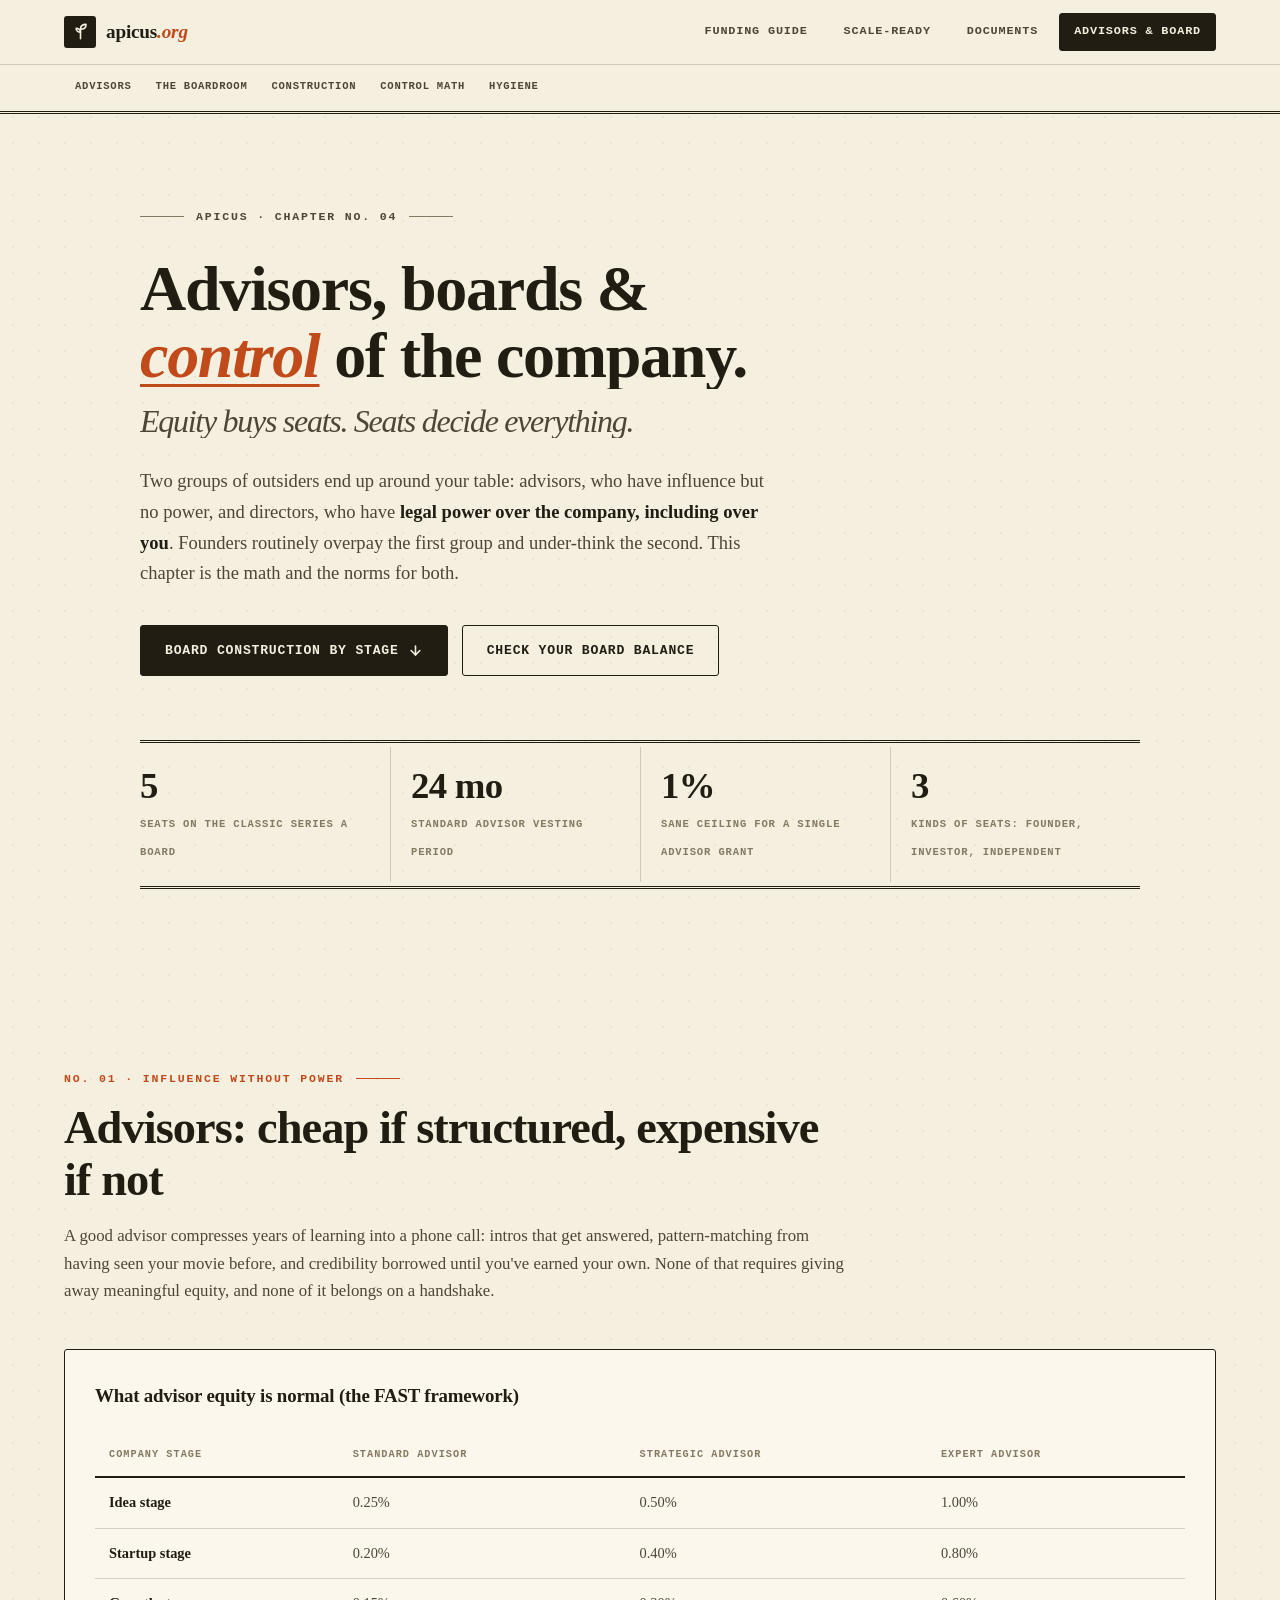
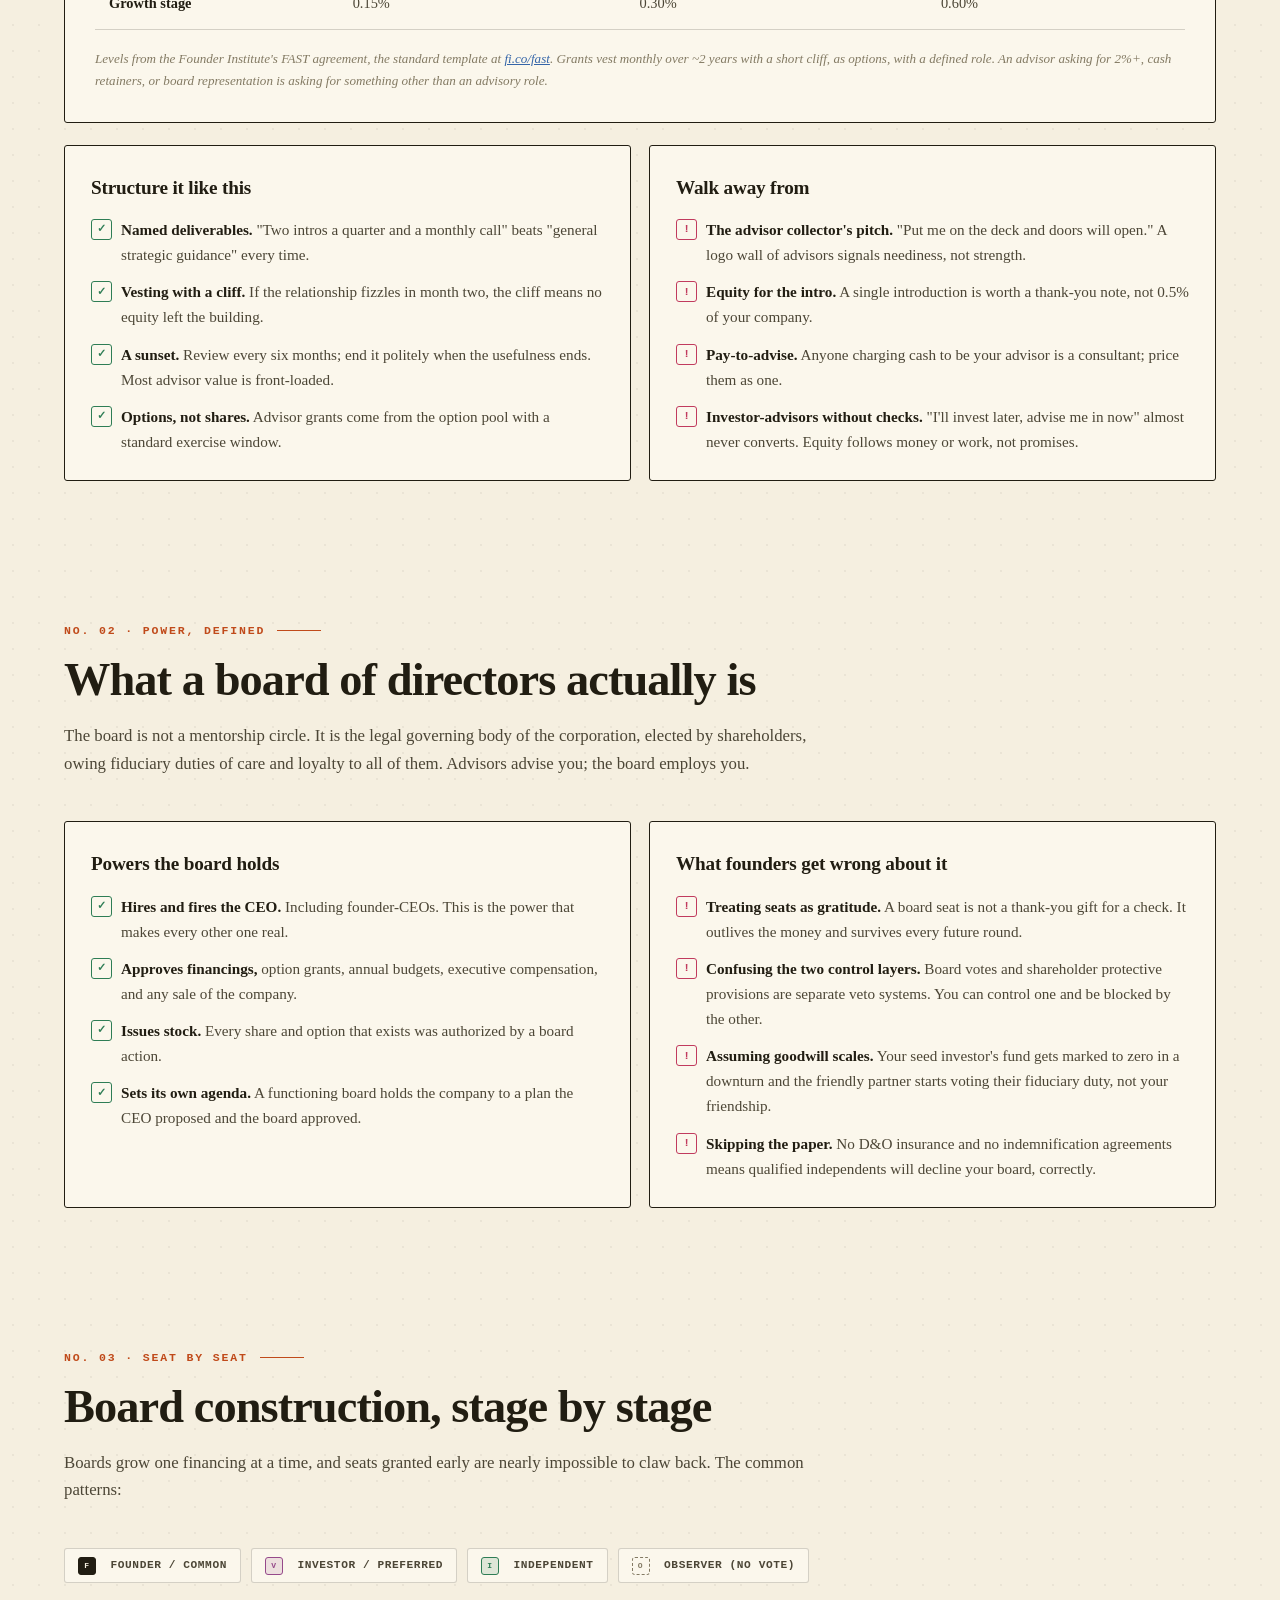
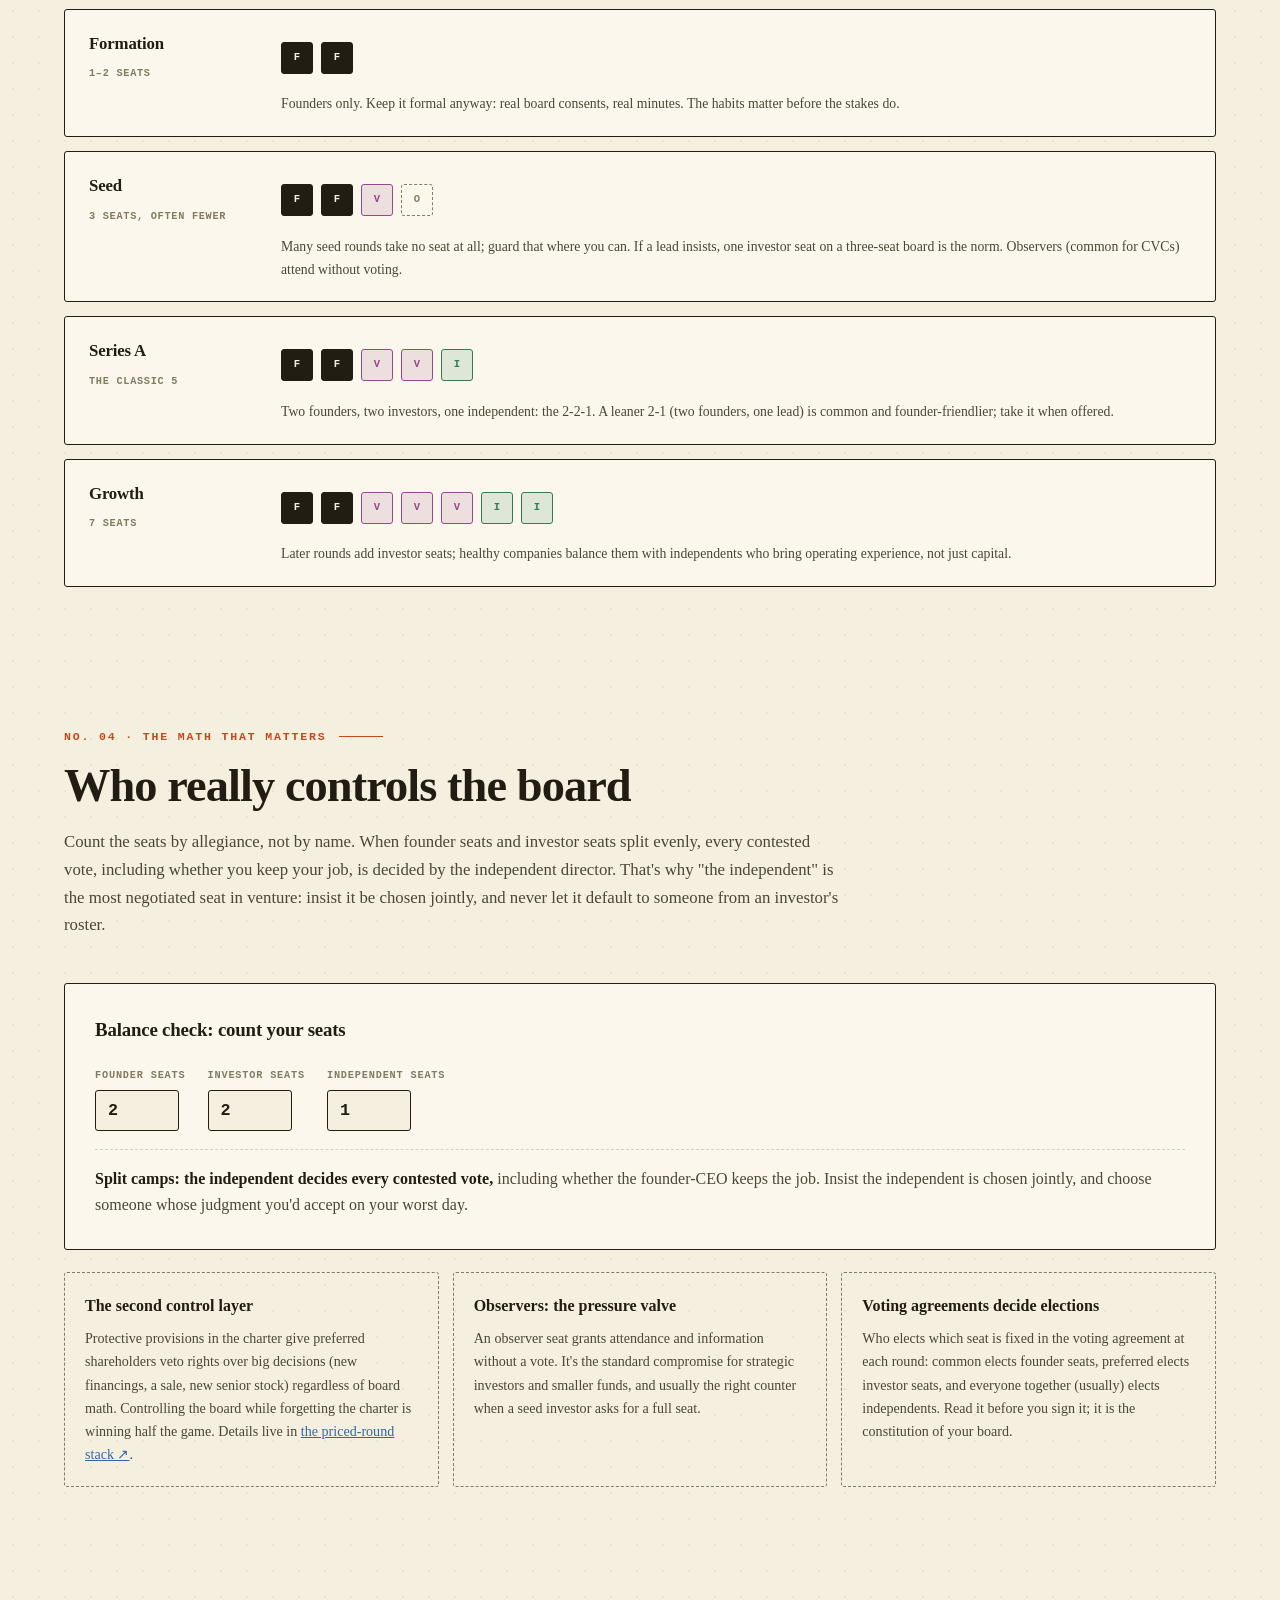
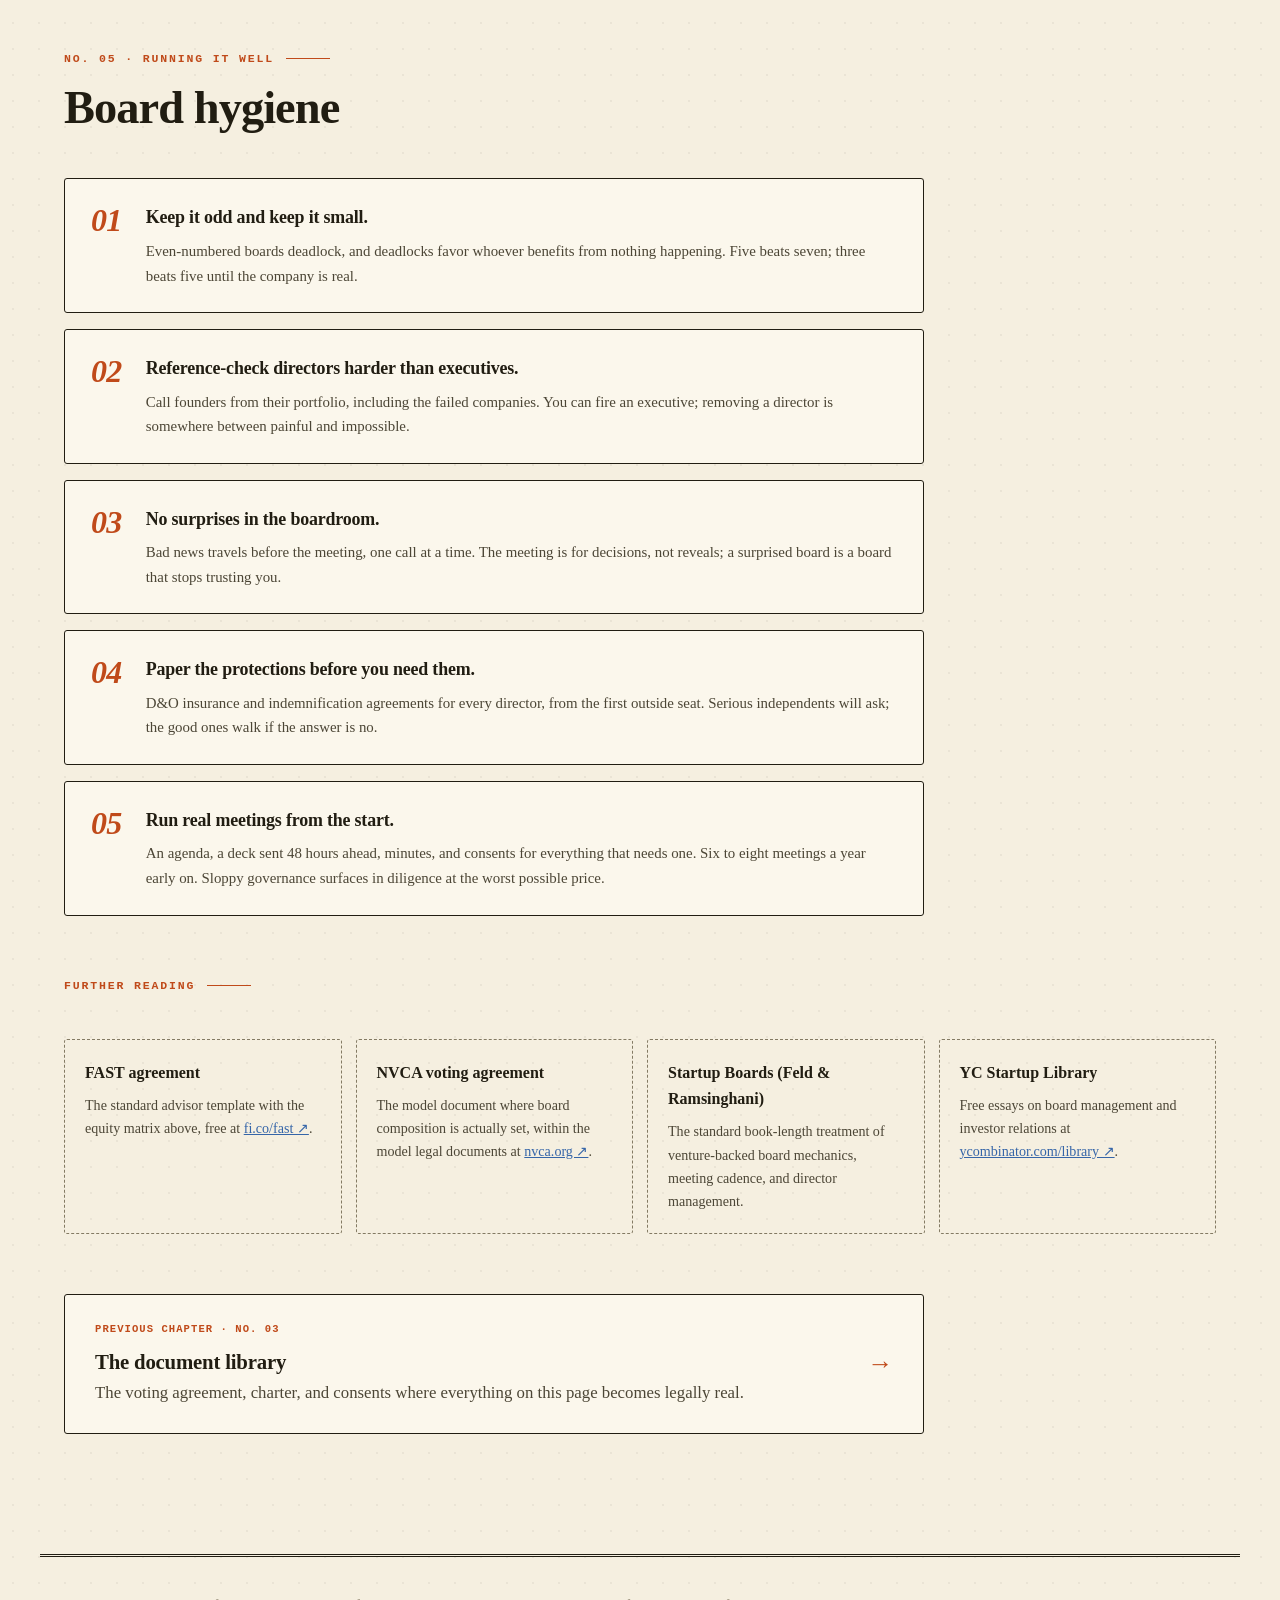
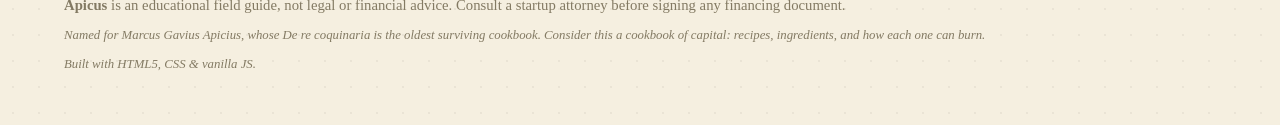
==== board.html @ ca11dd3c "Add compliance section; raise the hero scroll cue New section 06 on the funding guide: the securitie" ====
<!DOCTYPE html>
<html lang="en">
<head>
  <meta charset="UTF-8">
  <meta name="viewport" content="width=device-width, initial-scale=1.0">
  <title>Apicus · Advisors &amp; Board Construction</title>
  <meta name="description" content="How to use advisors without giving away the company, and how boards are actually constructed stage by stage: seat math, the independent director, control layers, and board hygiene.">
  <link rel="icon" type="image/svg+xml" href="favicon.svg">
  <link rel="stylesheet" href="styles.css?v=7">
</head>
<body>

  <!-- ================= NAV ================= -->
  <header class="nav" id="top">
    <div class="nav-inner">
      <a class="brand" href="index.html">
        <span class="brand-mark" aria-hidden="true">
          <svg viewBox="0 0 24 24" fill="none" stroke="currentColor" stroke-width="2" stroke-linecap="round" stroke-linejoin="round"><path d="M12 21V9"/><path d="M12 9c0-4 3-6 7-6 0 4-3 6-7 6Z"/><path d="M12 13c0-3-2.5-5-5.5-5 0 3 2.5 5 5.5 5Z"/></svg>
        </span>
        <span>apicus<em>.org</em></span>
      </a>
      <nav class="nav-pages" aria-label="Pages">
        <a class="page-link" href="index.html">Funding Guide</a>
        <a class="page-link" href="scale.html">Scale-Ready</a>
        <a class="page-link" href="documents.html">Documents</a>
        <a class="page-link" href="board.html" aria-current="page">Advisors &amp; Board</a>
      </nav>
      <button class="nav-toggle" aria-label="Open menu" aria-expanded="false">
        <svg class="icon-open" viewBox="0 0 24 24" fill="none" stroke="currentColor" stroke-width="2.5" stroke-linecap="round"><path d="M4 6h16"/><path d="M4 12h16"/><path d="M4 18h16"/></svg>
        <svg class="icon-close" viewBox="0 0 24 24" fill="none" stroke="currentColor" stroke-width="2.5" stroke-linecap="round"><path d="M18 6 6 18"/><path d="m6 6 12 12"/></svg>
      </button>
    </div>
    <div class="nav-sections-row">
      <nav class="nav-links" aria-label="Sections on this page">
        <a href="#advisors">Advisors</a>
        <a href="#boardroom">The Boardroom</a>
        <a href="#construction">Construction</a>
        <a href="#control">Control Math</a>
        <a href="#hygiene">Hygiene</a>
      </nav>
    </div>
    <div class="scroll-progress" aria-hidden="true"><span id="progressBar"></span></div>
  </header>

  <main>
    <!-- ================= HERO ================= -->
    <section class="hero hero-compact" id="hero">
      <div class="hero-inner">
        <p class="hero-kicker reveal">Apicus · chapter no. 04</p>
        <h1 class="hero-title">
          <span class="line"><span>Advisors, boards &amp;</span></span>
          <span class="line"><span><em class="accent-grad">control</em> of the company.</span></span>
          <span class="line hero-sub-line"><span>Equity buys seats. Seats decide everything.</span></span>
        </h1>
        <p class="hero-sub reveal">
          Two groups of outsiders end up around your table: advisors, who have influence but no power,
          and directors, who have <strong>legal power over the company, including over you</strong>.
          Founders routinely overpay the first group and under-think the second. This chapter is the math
          and the norms for both.
        </p>
        <div class="hero-cta reveal">
          <a class="btn btn-primary" href="#construction">Board construction by stage
            <svg viewBox="0 0 24 24" fill="none" stroke="currentColor" stroke-width="2.5" stroke-linecap="round" stroke-linejoin="round"><path d="M12 5v14"/><path d="m19 12-7 7-7-7"/></svg>
          </a>
          <a class="btn btn-ghost" href="#control">Check your board balance</a>
        </div>

        <div class="hero-stats reveal">
          <div class="stat">
            <span class="stat-num" data-count="5">0</span>
            <span class="stat-label">seats on the classic Series A board</span>
          </div>
          <div class="stat">
            <span class="stat-num" data-count="24" data-suffix=" mo">0</span>
            <span class="stat-label">standard advisor vesting period</span>
          </div>
          <div class="stat">
            <span class="stat-num" data-count="1" data-suffix="%">0</span>
            <span class="stat-label">sane ceiling for a single advisor grant</span>
          </div>
          <div class="stat">
            <span class="stat-num" data-count="3">0</span>
            <span class="stat-label">kinds of seats: founder, investor, independent</span>
          </div>
        </div>
      </div>
    </section>

    <!-- ================= ADVISORS ================= -->
    <section class="section" id="advisors">
      <div class="section-head reveal">
        <p class="eyebrow">No. 01 · Influence without power</p>
        <h2>Advisors: cheap if structured, expensive if not</h2>
        <p class="section-sub">A good advisor compresses years of learning into a phone call: intros that get answered, pattern-matching from having seen your movie before, and credibility borrowed until you've earned your own. None of that requires giving away meaningful equity, and none of it belongs on a handshake.</p>
      </div>

      <div class="matrix-panel reveal">
        <h3 class="chart-title">What advisor equity is normal (the FAST framework)</h3>
        <div class="matrix-scroll">
          <table class="matrix">
            <thead>
              <tr><th scope="col">Company stage</th><th scope="col">Standard advisor</th><th scope="col">Strategic advisor</th><th scope="col">Expert advisor</th></tr>
            </thead>
            <tbody>
              <tr><td>Idea stage</td><td>0.25%</td><td>0.50%</td><td>1.00%</td></tr>
              <tr><td>Startup stage</td><td>0.20%</td><td>0.40%</td><td>0.80%</td></tr>
              <tr><td>Growth stage</td><td>0.15%</td><td>0.30%</td><td>0.60%</td></tr>
            </tbody>
          </table>
        </div>
        <p class="chart-foot">Levels from the Founder Institute's FAST agreement, the standard template at <a href="https://fi.co/fast" target="_blank" rel="noopener">fi.co/fast</a>. Grants vest monthly over ~2 years with a short cliff, as options, with a defined role. An advisor asking for 2%+, cash retainers, or board representation is asking for something other than an advisory role.</p>
      </div>

      <div class="spotlight-grid">
        <article class="spot-card reveal">
          <h3>Structure it like this</h3>
          <ul class="tick-list">
            <li><strong>Named deliverables.</strong> "Two intros a quarter and a monthly call" beats "general strategic guidance" every time.</li>
            <li><strong>Vesting with a cliff.</strong> If the relationship fizzles in month two, the cliff means no equity left the building.</li>
            <li><strong>A sunset.</strong> Review every six months; end it politely when the usefulness ends. Most advisor value is front-loaded.</li>
            <li><strong>Options, not shares.</strong> Advisor grants come from the option pool with a standard exercise window.</li>
          </ul>
        </article>
        <article class="spot-card reveal">
          <h3>Walk away from</h3>
          <ul class="cross-list">
            <li><strong>The advisor collector's pitch.</strong> "Put me on the deck and doors will open." A logo wall of advisors signals neediness, not strength.</li>
            <li><strong>Equity for the intro.</strong> A single introduction is worth a thank-you note, not 0.5% of your company.</li>
            <li><strong>Pay-to-advise.</strong> Anyone charging cash to be your advisor is a consultant; price them as one.</li>
            <li><strong>Investor-advisors without checks.</strong> "I'll invest later, advise me in now" almost never converts. Equity follows money or work, not promises.</li>
          </ul>
        </article>
      </div>
    </section>

    <!-- ================= BOARDROOM ================= -->
    <section class="section" id="boardroom">
      <div class="section-head reveal">
        <p class="eyebrow">No. 02 · Power, defined</p>
        <h2>What a board of directors actually is</h2>
        <p class="section-sub">The board is not a mentorship circle. It is the legal governing body of the corporation, elected by shareholders, owing fiduciary duties of care and loyalty to all of them. Advisors advise you; the board employs you.</p>
      </div>

      <div class="spotlight-grid">
        <article class="spot-card reveal">
          <h3>Powers the board holds</h3>
          <ul class="tick-list">
            <li><strong>Hires and fires the CEO.</strong> Including founder-CEOs. This is the power that makes every other one real.</li>
            <li><strong>Approves financings,</strong> option grants, annual budgets, executive compensation, and any sale of the company.</li>
            <li><strong>Issues stock.</strong> Every share and option that exists was authorized by a board action.</li>
            <li><strong>Sets its own agenda.</strong> A functioning board holds the company to a plan the CEO proposed and the board approved.</li>
          </ul>
        </article>
        <article class="spot-card reveal">
          <h3>What founders get wrong about it</h3>
          <ul class="cross-list">
            <li><strong>Treating seats as gratitude.</strong> A board seat is not a thank-you gift for a check. It outlives the money and survives every future round.</li>
            <li><strong>Confusing the two control layers.</strong> Board votes and shareholder protective provisions are separate veto systems. You can control one and be blocked by the other.</li>
            <li><strong>Assuming goodwill scales.</strong> Your seed investor's fund gets marked to zero in a downturn and the friendly partner starts voting their fiduciary duty, not your friendship.</li>
            <li><strong>Skipping the paper.</strong> No D&amp;O insurance and no indemnification agreements means qualified independents will decline your board, correctly.</li>
          </ul>
        </article>
      </div>
    </section>

    <!-- ================= CONSTRUCTION ================= -->
    <section class="section" id="construction">
      <div class="section-head reveal">
        <p class="eyebrow">No. 03 · Seat by seat</p>
        <h2>Board construction, stage by stage</h2>
        <p class="section-sub">Boards grow one financing at a time, and seats granted early are nearly impossible to claw back. The common patterns:</p>
      </div>

      <div class="legend-strip reveal" aria-hidden="true">
        <span class="chip"><span class="seat seat-f" style="display:inline-grid; width:18px; height:18px; font-size:0.5rem">F</span>&nbsp; Founder / common</span>
        <span class="chip"><span class="seat seat-v" style="display:inline-grid; width:18px; height:18px; font-size:0.5rem">V</span>&nbsp; Investor / preferred</span>
        <span class="chip"><span class="seat seat-i" style="display:inline-grid; width:18px; height:18px; font-size:0.5rem">I</span>&nbsp; Independent</span>
        <span class="chip"><span class="seat seat-o" style="display:inline-grid; width:18px; height:18px; font-size:0.5rem">O</span>&nbsp; Observer (no vote)</span>
      </div>

      <div class="board-evo">
        <div class="board-stage reveal">
          <div class="board-stage-label"><strong>Formation</strong><span>1&ndash;2 seats</span></div>
          <div class="seats"><span class="seat seat-f">F</span><span class="seat seat-f">F</span></div>
          <p class="board-note">Founders only. Keep it formal anyway: real board consents, real minutes. The habits matter before the stakes do.</p>
        </div>
        <div class="board-stage reveal">
          <div class="board-stage-label"><strong>Seed</strong><span>3 seats, often fewer</span></div>
          <div class="seats"><span class="seat seat-f">F</span><span class="seat seat-f">F</span><span class="seat seat-v">V</span><span class="seat seat-o">O</span></div>
          <p class="board-note">Many seed rounds take no seat at all; guard that where you can. If a lead insists, one investor seat on a three-seat board is the norm. Observers (common for CVCs) attend without voting.</p>
        </div>
        <div class="board-stage reveal">
          <div class="board-stage-label"><strong>Series A</strong><span>the classic 5</span></div>
          <div class="seats"><span class="seat seat-f">F</span><span class="seat seat-f">F</span><span class="seat seat-v">V</span><span class="seat seat-v">V</span><span class="seat seat-i">I</span></div>
          <p class="board-note">Two founders, two investors, one independent: the 2-2-1. A leaner 2-1 (two founders, one lead) is common and founder-friendlier; take it when offered.</p>
        </div>
        <div class="board-stage reveal">
          <div class="board-stage-label"><strong>Growth</strong><span>7 seats</span></div>
          <div class="seats"><span class="seat seat-f">F</span><span class="seat seat-f">F</span><span class="seat seat-v">V</span><span class="seat seat-v">V</span><span class="seat seat-v">V</span><span class="seat seat-i">I</span><span class="seat seat-i">I</span></div>
          <p class="board-note">Later rounds add investor seats; healthy companies balance them with independents who bring operating experience, not just capital.</p>
        </div>
      </div>
    </section>

    <!-- ================= CONTROL ================= -->
    <section class="section" id="control">
      <div class="section-head reveal">
        <p class="eyebrow">No. 04 · The math that matters</p>
        <h2>Who really controls the board</h2>
        <p class="section-sub">Count the seats by allegiance, not by name. When founder seats and investor seats split evenly, every contested vote, including whether you keep your job, is decided by the independent director. That's why "the independent" is the most negotiated seat in venture: insist it be chosen jointly, and never let it default to someone from an investor's roster.</p>
      </div>

      <div class="check-panel reveal">
        <h3 class="chart-title">Balance check: count your seats</h3>
        <div class="balance-inputs">
          <label>Founder seats<input type="number" id="seatF" min="0" max="9" value="2"></label>
          <label>Investor seats<input type="number" id="seatV" min="0" max="9" value="2"></label>
          <label>Independent seats<input type="number" id="seatI" min="0" max="9" value="1"></label>
        </div>
        <p class="balance-verdict" id="balanceVerdict"></p>
      </div>

      <div class="doc-extras reveal" style="margin-top:22px">
        <div class="doc-extra">
          <h4>The second control layer</h4>
          <p>Protective provisions in the charter give preferred shareholders veto rights over big decisions (new financings, a sale, new senior stock) regardless of board math. Controlling the board while forgetting the charter is winning half the game. Details live in <a href="documents.html#priced">the priced-round stack ↗</a>.</p>
        </div>
        <div class="doc-extra">
          <h4>Observers: the pressure valve</h4>
          <p>An observer seat grants attendance and information without a vote. It's the standard compromise for strategic investors and smaller funds, and usually the right counter when a seed investor asks for a full seat.</p>
        </div>
        <div class="doc-extra">
          <h4>Voting agreements decide elections</h4>
          <p>Who elects which seat is fixed in the voting agreement at each round: common elects founder seats, preferred elects investor seats, and everyone together (usually) elects independents. Read it before you sign it; it is the constitution of your board.</p>
        </div>
      </div>
    </section>

    <!-- ================= HYGIENE ================= -->
    <section class="section" id="hygiene">
      <div class="section-head reveal">
        <p class="eyebrow">No. 05 · Running it well</p>
        <h2>Board hygiene</h2>
      </div>
      <ol class="rules-list">
        <li class="reveal"><span class="rule-num">01</span><div><h3>Keep it odd and keep it small.</h3><p>Even-numbered boards deadlock, and deadlocks favor whoever benefits from nothing happening. Five beats seven; three beats five until the company is real.</p></div></li>
        <li class="reveal"><span class="rule-num">02</span><div><h3>Reference-check directors harder than executives.</h3><p>Call founders from their portfolio, including the failed companies. You can fire an executive; removing a director is somewhere between painful and impossible.</p></div></li>
        <li class="reveal"><span class="rule-num">03</span><div><h3>No surprises in the boardroom.</h3><p>Bad news travels before the meeting, one call at a time. The meeting is for decisions, not reveals; a surprised board is a board that stops trusting you.</p></div></li>
        <li class="reveal"><span class="rule-num">04</span><div><h3>Paper the protections before you need them.</h3><p>D&amp;O insurance and indemnification agreements for every director, from the first outside seat. Serious independents will ask; the good ones walk if the answer is no.</p></div></li>
        <li class="reveal"><span class="rule-num">05</span><div><h3>Run real meetings from the start.</h3><p>An agenda, a deck sent 48 hours ahead, minutes, and consents for everything that needs one. Six to eight meetings a year early on. Sloppy governance surfaces in diligence at the worst possible price.</p></div></li>
      </ol>

      <div class="section-head reveal" style="margin-top:60px">
        <p class="eyebrow">Further reading</p>
      </div>
      <div class="doc-extras reveal">
        <div class="doc-extra">
          <h4>FAST agreement</h4>
          <p>The standard advisor template with the equity matrix above, free at <a href="https://fi.co/fast" target="_blank" rel="noopener">fi.co/fast ↗</a>.</p>
        </div>
        <div class="doc-extra">
          <h4>NVCA voting agreement</h4>
          <p>The model document where board composition is actually set, within the model legal documents at <a href="https://nvca.org/model-legal-documents/" target="_blank" rel="noopener">nvca.org ↗</a>.</p>
        </div>
        <div class="doc-extra">
          <h4>Startup Boards (Feld &amp; Ramsinghani)</h4>
          <p>The standard book-length treatment of venture-backed board mechanics, meeting cadence, and director management.</p>
        </div>
        <div class="doc-extra">
          <h4>YC Startup Library</h4>
          <p>Free essays on board management and investor relations at <a href="https://www.ycombinator.com/library" target="_blank" rel="noopener">ycombinator.com/library ↗</a>.</p>
        </div>
      </div>

      <a class="chapter-link reveal" href="documents.html">
        <div>
          <span class="cl-kicker">Previous chapter · No. 03</span>
          <h3>The document library</h3>
          <p class="section-sub">The voting agreement, charter, and consents where everything on this page becomes legally real.</p>
        </div>
        <span class="cl-arrow" aria-hidden="true">→</span>
      </a>
    </section>
  </main>

  <footer class="footer">
    <p><strong>Apicus</strong> is an educational field guide, not legal or financial advice. Consult a startup attorney before signing any financing document.</p>
    <p class="footer-fine">Named for Marcus Gavius Apicius, whose <em>De re coquinaria</em> is the oldest surviving cookbook. Consider this a cookbook of capital: recipes, ingredients, and how each one can burn.</p>
    <p class="footer-fine">Built with HTML5, CSS &amp; vanilla JS.</p>
  </footer>

  <script src="site.js?v=7"></script>
  <script src="board.js?v=7"></script>
</body>
</html>
---- styles.css ----
/* ============================================================
   Apicus (apicus.org) - editorial almanac styles
   Print-inspired: paper, ink, serif, hard rules.
   Accent palette validated on paper surface #fbf7ec
   (CVD-safe order: rust, navy, forest, ochre, plum, wine)
   ============================================================ */

:root {
  --paper: #f5efe0;
  --card: #fbf7ec;
  --card-2: #f0e8d3;
  --ink: #211d12;
  --ink-2: #4c4636;
  --ink-3: #837a63;
  --hairline: rgba(33, 29, 18, 0.18);
  --rule: #211d12;

  --rust: #c04a1a;
  --navy: #3565a8;
  --forest: #2e7d55;
  --ochre: #9c7400;
  --plum: #96498a;
  --wine: #c13b5e;

  --radius: 3px;
  --ease-out: cubic-bezier(0.22, 1, 0.36, 1);
  --hard-shadow: 6px 6px 0 rgba(33, 29, 18, 0.9);

  --serif: "Charter", "Bitstream Charter", "Sitka Text", Cambria, Georgia, serif;
  --mono: "Cascadia Mono", Consolas, "Courier New", monospace;
}

* { margin: 0; padding: 0; box-sizing: border-box; }

html { scroll-behavior: smooth; scroll-padding-top: 90px; }

body {
  font-family: var(--serif);
  font-size: 17px;
  background-color: var(--paper);
  background-image: radial-gradient(circle, rgba(33, 29, 18, 0.055) 1px, transparent 1px);
  background-size: 26px 26px;
  color: var(--ink);
  line-height: 1.65;
  overflow-x: hidden;
}

::selection { background: rgba(156, 116, 0, 0.3); }

img, svg { display: block; }

a { color: var(--navy); }

/* ---------- nav ---------- */
.nav {
  position: sticky; top: 0; z-index: 50;
  background: var(--paper);
  border-bottom: 3px double var(--rule);
}
.nav-inner {
  max-width: 1200px; margin: 0 auto; padding: 13px 24px;
  display: flex; align-items: center; justify-content: space-between; gap: 16px;
}
.brand {
  display: flex; align-items: center; gap: 10px;
  font-weight: 700; font-size: 1.2rem; letter-spacing: -0.01em;
  color: var(--ink); text-decoration: none;
}
.brand em { font-style: italic; color: var(--rust); }
.brand-mark {
  width: 32px; height: 32px; border-radius: var(--radius);
  display: grid; place-items: center;
  background: var(--ink);
  color: var(--paper);
}
.brand-mark svg { width: 19px; height: 19px; }
.nav-links { display: flex; gap: 2px; flex-wrap: wrap; }
.nav-links a {
  font-family: var(--mono); font-size: 0.72rem; font-weight: 600;
  text-transform: uppercase; letter-spacing: 0.07em;
  color: var(--ink-2); text-decoration: none;
  padding: 8px 11px; border: 1px solid transparent; border-radius: var(--radius);
  transition: color 0.2s, border-color 0.2s, background 0.2s;
}
.nav-links a:hover { color: var(--ink); border-color: var(--hairline); }
.nav-links a.active { color: var(--ink); background: var(--card-2); border-color: var(--hairline); }
.nav-toggle {
  display: none;
  width: 40px; height: 40px; flex: none;
  place-items: center;
  background: var(--card); border: 1.5px solid var(--ink); border-radius: var(--radius);
  color: var(--ink); cursor: pointer;
}
.nav-toggle svg { width: 20px; height: 20px; }
.nav-toggle .icon-close { display: none; }
.nav.menu-open .nav-toggle .icon-open { display: none; }
.nav.menu-open .nav-toggle .icon-close { display: block; }
.scroll-progress { height: 3px; background: transparent; }
.scroll-progress span {
  display: block; height: 100%; width: 0;
  background: var(--rust);
  transition: width 0.1s linear;
}

/* ---------- hero ---------- */
.hero {
  min-height: calc(100vh - 70px);
  display: grid; place-items: center;
  grid-template-columns: minmax(0, 1fr);
  position: relative;
  padding: 72px 24px 96px;
}
.hero-inner { width: 100%; max-width: 1000px; text-align: left; }
.hero-kicker {
  display: inline-flex; align-items: center; gap: 12px;
  font-family: var(--mono);
  font-size: 0.72rem; font-weight: 600; letter-spacing: 0.16em; text-transform: uppercase;
  color: var(--ink-2);
  margin-bottom: 30px;
}
.hero-kicker::before, .hero-kicker::after {
  content: ""; display: block; width: 44px; height: 1px; background: var(--ink-3);
}
.hero-title {
  font-size: clamp(2.5rem, 6.8vw, 4.9rem);
  line-height: 1.04; letter-spacing: -0.02em; font-weight: 700;
  margin-bottom: 28px;
}
.hero-title .line { display: block; overflow: hidden; }
.hero-title .line > span {
  display: inline-block;
  transform: translateY(110%);
  animation: riseIn 0.9s var(--ease-out) forwards;
}
.hero-title .line:nth-child(2) > span { animation-delay: 0.12s; }
.hero-title .line:nth-child(3) > span { animation-delay: 0.24s; }
.hero-sub-line { font-size: 0.5em; font-weight: 400; font-style: italic; color: var(--ink-2); margin-top: 16px; }
.accent-grad {
  font-style: italic; color: var(--rust);
  text-decoration: underline;
  text-decoration-thickness: 3px;
  text-underline-offset: 7px;
}

@keyframes riseIn { to { transform: translateY(0); } }

.hero-sub { font-size: clamp(1rem, 2vw, 1.16rem); color: var(--ink-2); max-width: 640px; margin: 0 0 36px; }
.hero-sub strong { color: var(--ink); }

.hero-cta { display: flex; gap: 14px; flex-wrap: wrap; margin-bottom: 64px; }
.btn {
  display: inline-flex; align-items: center; gap: 9px;
  font-family: var(--mono); font-size: 0.82rem; font-weight: 700;
  text-transform: uppercase; letter-spacing: 0.06em;
  padding: 14px 24px; border-radius: var(--radius); text-decoration: none;
  border: 1.5px solid var(--ink); cursor: pointer;
  transition: transform 0.2s var(--ease-out), box-shadow 0.2s var(--ease-out), background 0.2s;
}
.btn svg { width: 15px; height: 15px; }
.btn-primary { background: var(--ink); color: var(--paper); }
.btn-primary:hover { transform: translate(-2px, -2px); box-shadow: 4px 4px 0 var(--rust); }
.btn-ghost { color: var(--ink); background: transparent; }
.btn-ghost:hover { transform: translate(-2px, -2px); box-shadow: 4px 4px 0 rgba(33, 29, 18, 0.35); background: var(--card); }

.hero-stats {
  display: grid; grid-template-columns: repeat(auto-fit, minmax(160px, 1fr));
  border-top: 3px double var(--rule);
  border-bottom: 3px double var(--rule);
  padding: 4px 0;
}
.stat { padding: 18px 20px; border-left: 1px solid var(--hairline); }
.stat:first-child { border-left: none; padding-left: 0; }
.stat-num {
  display: block; font-size: 2.3rem; font-weight: 700; letter-spacing: -0.02em;
  color: var(--ink); line-height: 1.15;
}
.stat-label {
  font-family: var(--mono); font-size: 0.66rem; font-weight: 600;
  text-transform: uppercase; letter-spacing: 0.08em;
  color: var(--ink-3);
}

.hero-scroll-cue {
  position: absolute; bottom: 56px; left: 50%; translate: -50% 0;
  font-family: var(--mono); font-size: 0.7rem; letter-spacing: 0.2em;
  color: var(--ink-3);
  border: none; width: auto; height: auto;
}
.hero-scroll-cue::after { content: "SCROLL ↓"; }
.hero-scroll-cue span { display: none; }

/* ---------- sections ---------- */
.section { max-width: 1200px; margin: 0 auto; padding: 110px 24px 30px; }
.section-head { max-width: 780px; margin-bottom: 44px; }
.eyebrow {
  font-family: var(--mono);
  font-size: 0.72rem; font-weight: 700; letter-spacing: 0.16em; text-transform: uppercase;
  color: var(--rust); margin-bottom: 14px;
  display: flex; align-items: center; gap: 12px;
}
.eyebrow::after { content: ""; flex: 0 0 44px; height: 1px; background: var(--rust); }
.eyebrow-hot { color: var(--rust); }
.section-head h2 { font-size: clamp(1.9rem, 4vw, 2.9rem); letter-spacing: -0.02em; line-height: 1.12; margin-bottom: 16px; }
.section-sub { color: var(--ink-2); font-size: 1.05rem; }
.section-sub strong { color: var(--ink); }

/* ---------- reveal animation ---------- */
.reveal { opacity: 0; transform: translateY(24px); transition: opacity 0.7s var(--ease-out), transform 0.7s var(--ease-out); }
.reveal.in { opacity: 1; transform: none; }

/* ---------- legend chips ---------- */
.legend-strip { display: flex; gap: 10px; flex-wrap: wrap; margin-bottom: 26px; }
.chip {
  font-family: var(--mono); font-size: 0.7rem; font-weight: 600;
  text-transform: uppercase; letter-spacing: 0.05em;
  padding: 7px 13px; border-radius: var(--radius);
  border: 1px solid var(--hairline); background: var(--card); color: var(--ink-2);
}
.chip-dilutive { color: var(--navy); }
.chip-nondilutive { color: var(--forest); }
.chip-debt { color: var(--wine); }

/* ---------- cards ---------- */
.cards-grid {
  display: grid; gap: 20px;
  grid-template-columns: repeat(auto-fill, minmax(320px, 1fr));
}
.src-card {
  position: relative;
  background: var(--card);
  border: 1.5px solid var(--ink);
  border-radius: var(--radius);
  padding: 24px;
  cursor: pointer;
  text-align: left;
  font-family: var(--serif); font-size: inherit; color: inherit;
  display: flex; flex-direction: column; gap: 14px;
  transition: transform 0.25s var(--ease-out), box-shadow 0.25s var(--ease-out);
  overflow: hidden;
}
.src-card::before {
  content: "";
  position: absolute; inset: 0 0 auto 0; height: 5px;
  background: var(--sc, var(--navy));
  transform: scaleX(0); transform-origin: left;
  transition: transform 0.45s var(--ease-out);
}
.src-card:hover, .src-card:focus-visible {
  transform: translate(-3px, -3px);
  box-shadow: var(--hard-shadow);
}
.src-card:hover::before, .src-card:focus-visible::before { transform: scaleX(1); }
.src-card:focus-visible { outline: 2px solid var(--rust); outline-offset: 2px; }

.src-top { display: flex; align-items: center; gap: 14px; }
.src-icon {
  width: 46px; height: 46px; flex: none; border-radius: var(--radius);
  display: grid; place-items: center;
  border: 1.5px solid var(--sc, var(--navy));
  background: color-mix(in srgb, var(--sc, var(--navy)) 10%, var(--card));
  color: var(--sc, var(--navy));
}
.src-icon svg { width: 24px; height: 24px; }
.src-title h3 { font-size: 1.16rem; letter-spacing: -0.01em; line-height: 1.22; }
.src-title p {
  font-family: var(--mono); font-size: 0.66rem; font-weight: 600;
  text-transform: uppercase; letter-spacing: 0.07em; color: var(--ink-3); margin-top: 3px;
}
.src-badge {
  margin-left: auto; align-self: flex-start;
  font-family: var(--mono);
  font-size: 0.62rem; font-weight: 700; letter-spacing: 0.1em; text-transform: uppercase;
  padding: 5px 10px; border-radius: var(--radius);
  border: 1.5px solid var(--rust); color: var(--rust);
  transform: rotate(-4deg);
}
.src-blurb { font-size: 0.95rem; color: var(--ink-2); flex: 1; }

.src-meta { display: grid; grid-template-columns: 1fr 1fr; gap: 8px 14px; }
.src-meta .m {
  font-family: var(--mono); font-size: 0.64rem; font-weight: 600;
  text-transform: uppercase; letter-spacing: 0.07em; color: var(--ink-3);
}
.src-meta .m strong {
  display: block; font-family: var(--serif); text-transform: none; letter-spacing: 0;
  color: var(--ink); font-weight: 700; font-size: 0.95rem; margin-top: 2px;
}

.meter { margin-top: 2px; }
.meter-head {
  display: flex; justify-content: space-between;
  font-family: var(--mono); font-size: 0.64rem; font-weight: 600;
  text-transform: uppercase; letter-spacing: 0.07em;
  color: var(--ink-3); margin-bottom: 6px;
}
.meter-head b { color: var(--ink); }
.meter-track { height: 8px; border-radius: 2px; background: var(--card-2); border: 1px solid var(--hairline); overflow: hidden; }
.meter-fill {
  height: 100%; width: 0;
  background: var(--sc, var(--navy));
  transition: width 1.1s var(--ease-out) 0.15s;
}
.in .meter-fill { width: var(--w); }
.meter-zero { color: var(--forest) !important; }

.src-cta {
  display: flex; align-items: center; gap: 6px;
  font-family: var(--mono); font-size: 0.72rem; font-weight: 700;
  text-transform: uppercase; letter-spacing: 0.08em;
  color: var(--sc, var(--navy));
}
.src-cta svg { width: 15px; height: 15px; transition: transform 0.3s var(--ease-out); }
.src-card:hover .src-cta svg { transform: translateX(4px); }

/* ---------- spotlight ---------- */
.spotlight { position: relative; }
.spotlight::before {
  content: ""; position: absolute; inset: 40px calc(50% - 50vw) 0;
  background: var(--card-2);
  border-top: 3px double var(--rule);
  border-bottom: 3px double var(--rule);
  z-index: -1;
}
.spotlight-diagram {
  display: grid; grid-template-columns: 1fr 1.3fr 1fr; align-items: center; gap: 18px;
  background: var(--card);
  border: 1.5px solid var(--ink); border-radius: var(--radius);
  padding: 34px 28px; margin-bottom: 26px;
}
.diagram-node {
  display: grid; justify-items: center; gap: 6px; text-align: center;
  padding: 22px 14px; border-radius: var(--radius);
  background: var(--paper); border: 1px solid var(--hairline);
}
.diagram-node svg { width: 34px; height: 34px; }
.diagram-node strong { font-size: 1.02rem; }
.diagram-node span {
  font-family: var(--mono); font-size: 0.64rem; font-weight: 600;
  text-transform: uppercase; letter-spacing: 0.06em; color: var(--ink-3);
}
.diagram-startup svg { color: var(--forest); }
.diagram-corp svg { color: var(--navy); }
.diagram-flows { display: grid; gap: 22px; }
.flow { display: grid; gap: 7px; }
.flow-label {
  font-family: var(--mono); font-size: 0.63rem; font-weight: 600;
  text-transform: uppercase; letter-spacing: 0.05em;
  color: var(--ink-2); text-align: center;
}
.flow-track {
  position: relative; height: 2px;
  background: var(--hairline);
  overflow: visible;
}
.flow-dot {
  position: absolute; top: 50%; translate: 0 -50%;
  width: 8px; height: 8px; border-radius: 50%;
  background: var(--forest);
  animation: flowRight 2.6s linear infinite;
}
.flow-track.rev .flow-dot { background: var(--navy); animation-name: flowLeft; }
.flow-dot.d2 { animation-delay: 0.85s; }
.flow-dot.d3 { animation-delay: 1.7s; }
@keyframes flowRight { from { left: -2%; opacity: 0; } 12% { opacity: 1; } 88% { opacity: 1; } to { left: 100%; opacity: 0; } }
@keyframes flowLeft { from { left: 100%; opacity: 0; } 12% { opacity: 1; } 88% { opacity: 1; } to { left: -2%; opacity: 0; } }

.spotlight-grid { display: grid; gap: 18px; grid-template-columns: 1fr 1fr; }
.spot-card {
  background: var(--card); border: 1.5px solid var(--ink);
  border-radius: var(--radius); padding: 26px;
}
.spot-card-wide { grid-column: 1 / -1; }
.spot-card h3 { margin-bottom: 14px; font-size: 1.2rem; letter-spacing: -0.01em; }
.tick-list, .cross-list { list-style: none; display: grid; gap: 12px; }
.tick-list li, .cross-list li {
  position: relative; padding-left: 30px;
  font-size: 0.95rem; color: var(--ink-2);
}
.tick-list li strong, .cross-list li strong { color: var(--ink); }
.tick-list li::before, .cross-list li::before {
  position: absolute; left: 0; top: 2px;
  width: 19px; height: 19px; border-radius: var(--radius);
  display: grid; place-items: center;
  font-family: var(--mono); font-size: 0.7rem; font-weight: 700;
}
.tick-list li::before { content: "✓"; border: 1.5px solid var(--forest); color: var(--forest); }
.cross-list li::before { content: "!"; border: 1.5px solid var(--wine); color: var(--wine); }

.cvc-logos { display: flex; flex-wrap: wrap; gap: 9px; margin-bottom: 16px; }
.cvc-pill {
  font-family: var(--mono); font-size: 0.7rem; font-weight: 600;
  letter-spacing: 0.02em; color: var(--ink-2);
  padding: 7px 13px; border-radius: var(--radius);
  background: var(--paper); border: 1px solid var(--hairline);
  transition: transform 0.2s var(--ease-out), color 0.2s, border-color 0.2s;
}
.cvc-pill:hover { transform: translateY(-2px); color: var(--ink); border-color: var(--ink); }
.spot-note { font-size: 0.9rem; color: var(--ink-3); }
.linklike {
  background: none; border: none; font: inherit; font-weight: 700;
  color: var(--rust); cursor: pointer; padding: 0;
}
.linklike:hover { text-decoration: underline; }

/* ---------- compare / chart ---------- */
.chart-panel, .matrix-panel {
  background: var(--card); border: 1.5px solid var(--ink);
  border-radius: var(--radius); padding: 30px; margin-bottom: 22px;
}
.chart-title { font-size: 1.18rem; margin-bottom: 22px; letter-spacing: -0.01em; }
.bar-chart { display: grid; gap: 13px; }
.bar-row { display: grid; grid-template-columns: 170px 1fr; align-items: center; gap: 14px; }
.bar-name { font-size: 0.88rem; font-weight: 700; color: var(--ink-2); text-align: right; }
.bar-track { position: relative; height: 22px; background: var(--card-2); border: 1px solid var(--hairline); border-radius: 2px; }
.bar-fill {
  position: relative;
  height: 100%; width: 0;
  background: var(--navy);
  transition: width 1.1s var(--ease-out);
  min-width: 2px;
}
.in .bar-fill { width: var(--w); }
.bar-val {
  position: absolute; left: calc(100% + 9px); top: 50%; translate: 0 -50%;
  font-family: var(--mono); font-size: 0.74rem; font-weight: 700;
  color: var(--ink); white-space: nowrap;
}
.bar-row.zero .bar-fill { background: var(--forest); }
.bar-row.zero .bar-val { color: var(--forest); }
.chart-foot { margin-top: 18px; font-size: 0.82rem; font-style: italic; color: var(--ink-3); }

.matrix-scroll { overflow-x: auto; }
.matrix { width: 100%; border-collapse: collapse; min-width: 760px; }
.matrix th, .matrix td { padding: 13px 14px; text-align: left; font-size: 0.9rem; }
.matrix thead th {
  font-family: var(--mono);
  font-size: 0.64rem; text-transform: uppercase; letter-spacing: 0.1em;
  color: var(--ink-3); border-bottom: 2px solid var(--ink);
}
.matrix tbody tr { border-bottom: 1px solid var(--hairline); transition: background 0.2s; }
.matrix tbody tr:hover { background: var(--card-2); }
.matrix td:first-child { font-weight: 700; color: var(--ink); white-space: nowrap; }
.matrix td { color: var(--ink-2); font-variant-numeric: tabular-nums; }
.dot-scale { display: inline-flex; gap: 4px; }
.dot-scale i { width: 9px; height: 9px; border-radius: 50%; border: 1px solid var(--hairline); background: transparent; }
.dot-scale i.on { background: var(--navy); border-color: var(--navy); }
.tag-pill {
  display: inline-block;
  font-family: var(--mono); font-size: 0.64rem; font-weight: 700;
  text-transform: uppercase; letter-spacing: 0.04em;
  padding: 3px 9px; border-radius: var(--radius);
  border: 1.5px solid currentColor;
}
.tag-none { color: var(--forest); }
.tag-equity { color: var(--navy); }
.tag-debt { color: var(--wine); }

/* ---------- SAFE section ---------- */
.safe-grid { display: grid; gap: 20px; grid-template-columns: repeat(auto-fit, minmax(300px, 1fr)); margin-bottom: 22px; }
.safe-card {
  position: relative;
  background: var(--card); border: 1.5px solid var(--ink);
  border-top: 5px solid var(--sc);
  border-radius: var(--radius); padding: 28px;
  transition: transform 0.25s var(--ease-out), box-shadow 0.25s var(--ease-out);
  display: flex; flex-direction: column; gap: 14px;
}
.safe-card:hover { transform: translate(-3px, -3px); box-shadow: var(--hard-shadow); }
.safe-num {
  width: 38px; height: 38px; border-radius: var(--radius);
  display: grid; place-items: center;
  font-family: var(--mono); font-weight: 700; font-size: 1rem;
  border: 1.5px solid var(--sc);
  color: var(--sc);
}
.safe-card h3 { font-size: 1.22rem; letter-spacing: -0.01em; line-height: 1.28; }
.safe-card h3 .dim { color: var(--ink-3); font-weight: 400; font-style: italic; font-size: 0.85em; }
.safe-card > p { font-size: 0.95rem; color: var(--ink-2); flex: 1; }
.safe-example {
  display: flex; flex-wrap: wrap; align-items: center; gap: 8px;
  font-family: var(--mono); font-size: 0.7rem; font-weight: 600;
  color: var(--ink-2);
  background: var(--paper); border: 1px dashed var(--ink-3);
  border-radius: var(--radius); padding: 12px 14px;
}
.safe-arrow { color: var(--sc); font-size: 0.95rem; }
.doc-link {
  align-self: flex-start;
  font-family: var(--mono); font-size: 0.74rem; font-weight: 700;
  text-transform: uppercase; letter-spacing: 0.06em;
  text-decoration: none; color: var(--sc);
  border-bottom: 2px solid var(--sc); padding-bottom: 2px;
}
.doc-link:hover { color: var(--ink); border-color: var(--ink); }

.doc-extras { display: grid; gap: 14px; grid-template-columns: repeat(auto-fit, minmax(260px, 1fr)); margin-bottom: 22px; }
.doc-extra {
  background: transparent; border: 1px dashed var(--ink-3);
  border-radius: var(--radius); padding: 20px;
}
.doc-extra h4 { font-size: 1rem; margin-bottom: 8px; }
.doc-extra p { font-size: 0.88rem; color: var(--ink-2); }

.callout {
  display: flex; gap: 16px; align-items: flex-start;
  background: color-mix(in srgb, var(--ochre) 9%, var(--card));
  border: 1px solid var(--hairline);
  border-left: 5px solid var(--ochre);
  border-radius: var(--radius); padding: 22px 24px;
}
.callout svg { width: 25px; height: 25px; flex: none; color: var(--ochre); margin-top: 3px; }
.callout p { font-size: 0.96rem; color: var(--ink-2); }
.callout strong, .callout em { color: var(--ink); }

/* ---------- golden rules ---------- */
.rules-list { list-style: none; display: grid; gap: 16px; max-width: 860px; }
.rules-list li {
  display: flex; gap: 24px; align-items: flex-start;
  background: var(--card); border: 1.5px solid var(--ink);
  border-radius: var(--radius); padding: 24px 26px;
  transition: transform 0.25s var(--ease-out), box-shadow 0.25s var(--ease-out);
}
.rules-list li:hover { transform: translate(-3px, -3px); box-shadow: var(--hard-shadow); }
.rule-num {
  font-size: 2rem; font-weight: 700; font-style: italic; letter-spacing: -0.02em;
  color: var(--rust);
  line-height: 1.1; flex: none;
}
.rules-list h3 { font-size: 1.12rem; margin-bottom: 6px; letter-spacing: -0.01em; }
.rules-list p { font-size: 0.93rem; color: var(--ink-2); }

/* ---------- footer ---------- */
.footer {
  max-width: 1200px; margin: 90px auto 0; padding: 36px 24px 50px;
  border-top: 3px double var(--rule);
  color: var(--ink-3); font-size: 0.92rem;
}
.footer-fine { margin-top: 8px; font-size: 0.8rem; font-style: italic; }

/* ---------- modal ---------- */
.modal-backdrop[hidden] { display: none; }
.modal-backdrop {
  position: fixed; inset: 0; z-index: 100;
  background: rgba(33, 29, 18, 0.5);
  display: grid; place-items: center;
  padding: 24px;
  opacity: 0; transition: opacity 0.25s;
}
.modal-backdrop.open { opacity: 1; }
.modal {
  position: relative;
  width: min(760px, 100%); max-height: 88vh;
  background: var(--card); border: 2px solid var(--ink);
  border-radius: var(--radius);
  display: flex; flex-direction: column;
  box-shadow: 10px 10px 0 rgba(33, 29, 18, 0.85);
  transform: translateY(22px);
  transition: transform 0.3s var(--ease-out);
  overflow: hidden;
}
.modal-backdrop.open .modal { transform: none; }
.modal-close {
  position: absolute; top: 14px; right: 14px; z-index: 2;
  width: 36px; height: 36px; border-radius: var(--radius);
  display: grid; place-items: center;
  background: var(--card); border: 1.5px solid var(--ink); color: var(--ink);
  cursor: pointer; transition: background 0.2s, color 0.2s;
}
.modal-close:hover { background: var(--ink); color: var(--paper); }
.modal-close svg { width: 16px; height: 16px; }
.modal-hero {
  display: flex; gap: 18px; align-items: center;
  padding: 30px 30px 20px;
  background: color-mix(in srgb, var(--sc, var(--navy)) 9%, var(--card));
  border-bottom: 1px solid var(--hairline);
}
.modal-icon {
  width: 56px; height: 56px; flex: none; border-radius: var(--radius);
  display: grid; place-items: center;
  border: 1.5px solid var(--sc, var(--navy));
  background: var(--card);
  color: var(--sc, var(--navy));
}
.modal-icon svg { width: 29px; height: 29px; }
.modal-hero h2 { font-size: 1.55rem; letter-spacing: -0.02em; line-height: 1.18; }
.modal-hero p { color: var(--ink-2); font-style: italic; font-size: 0.94rem; }
.modal-quickstats {
  display: grid; grid-template-columns: repeat(auto-fit, minmax(130px, 1fr));
  gap: 1px; margin: 18px 30px 0;
  border: 1px solid var(--hairline); border-radius: var(--radius);
  overflow: hidden; background: var(--hairline);
}
.modal-quickstats .qs { background: var(--paper); padding: 11px 14px; }
.modal-quickstats .qs span {
  display: block;
  font-family: var(--mono); font-size: 0.6rem; font-weight: 700;
  text-transform: uppercase; letter-spacing: 0.08em; color: var(--ink-3);
}
.modal-quickstats .qs strong { font-size: 0.95rem; }
.modal-tabs { display: flex; gap: 4px; padding: 16px 30px 0; border-bottom: 2px solid var(--ink); flex-wrap: wrap; }
.modal-tabs button {
  font-family: var(--mono); font-size: 0.72rem; font-weight: 700;
  text-transform: uppercase; letter-spacing: 0.06em;
  background: none; border: none; color: var(--ink-3);
  padding: 10px 14px 12px; cursor: pointer;
  border-bottom: 3px solid transparent;
  margin-bottom: -2px;
  transition: color 0.2s, border-color 0.2s;
}
.modal-tabs button:hover { color: var(--ink); }
.modal-tabs button[aria-selected="true"] { color: var(--ink); border-bottom-color: var(--sc, var(--navy)); }
.modal-body { padding: 24px 30px 32px; overflow-y: auto; }
.modal-body h4 { font-size: 1.02rem; margin: 18px 0 8px; }
.modal-body p { font-size: 0.96rem; color: var(--ink-2); margin-bottom: 13px; }
.modal-body p strong { color: var(--ink); }

.pitfall {
  display: flex; gap: 14px; padding: 14px 0;
  border-bottom: 1px solid var(--hairline);
}
.pitfall:last-child { border-bottom: none; }
.pitfall-icon {
  width: 28px; height: 28px; flex: none; border-radius: var(--radius);
  display: grid; place-items: center;
  font-family: var(--mono); font-weight: 700; font-size: 0.8rem;
  border: 1.5px solid var(--wine); color: var(--wine);
}
.pitfall h5 { font-size: 0.99rem; margin-bottom: 3px; }
.pitfall p { font-size: 0.89rem; color: var(--ink-2); margin: 0; }

.res-item {
  display: block; text-decoration: none;
  padding: 15px 18px; margin-bottom: 10px;
  background: var(--paper); border: 1px solid var(--hairline);
  border-radius: var(--radius);
  transition: transform 0.2s var(--ease-out), border-color 0.2s, box-shadow 0.2s var(--ease-out);
}
.res-item:hover { transform: translate(-2px, -2px); border-color: var(--ink); box-shadow: 3px 3px 0 rgba(33, 29, 18, 0.5); }
.res-item strong { display: flex; align-items: center; gap: 6px; color: var(--ink); font-size: 0.97rem; }
.res-item strong::after { content: "↗"; color: var(--sc, var(--navy)); font-size: 0.85rem; }
.res-item span { font-size: 0.87rem; color: var(--ink-2); }
.res-item.no-link strong::after { content: ""; }

body.modal-open { overflow: hidden; }

/* ---------- multi-page nav ---------- */
.nav-pages { display: flex; gap: 6px; align-items: center; }
.page-link {
  font-family: var(--mono); font-size: 0.74rem; font-weight: 700;
  text-transform: uppercase; letter-spacing: 0.07em;
  color: var(--ink-2); text-decoration: none;
  padding: 8px 14px; border: 1.5px solid transparent; border-radius: var(--radius);
  transition: color 0.2s, border-color 0.2s, background 0.2s;
}
.page-link:hover { color: var(--ink); border-color: var(--ink); }
.page-link[aria-current="page"] { color: var(--paper); background: var(--ink); border-color: var(--ink); }
.nav-sections-row { border-top: 1px solid var(--hairline); }
.nav-sections-row .nav-links {
  max-width: 1200px; margin: 0 auto; padding: 6px 24px;
  display: flex; gap: 2px; flex-wrap: wrap;
}
.nav-sections-row .nav-links a { font-size: 0.66rem; padding: 6px 10px; }

/* ---------- compact page hero ---------- */
.hero-compact { min-height: auto; padding: 84px 24px 70px; }
.hero-compact .hero-title { font-size: clamp(2.2rem, 5.6vw, 4rem); }

/* ---------- pillar cards ---------- */
.pillar-grid {
  display: grid; gap: 20px;
  grid-template-columns: repeat(auto-fill, minmax(320px, 1fr));
}
.pillar {
  background: var(--card);
  border: 1.5px solid var(--ink);
  border-radius: var(--radius);
  padding: 24px;
  display: flex; flex-direction: column; gap: 12px;
  transition: transform 0.25s var(--ease-out), box-shadow 0.25s var(--ease-out);
  position: relative; overflow: hidden;
}
.pillar::before {
  content: "";
  position: absolute; inset: 0 0 auto 0; height: 5px;
  background: var(--sc, var(--navy));
}
.pillar:hover { transform: translate(-3px, -3px); box-shadow: var(--hard-shadow); }
.pillar-top { display: flex; align-items: center; gap: 13px; }
.pillar-num {
  font-family: var(--mono); font-size: 0.66rem; font-weight: 700;
  letter-spacing: 0.08em; color: var(--ink-3);
}
.pillar h3 { font-size: 1.14rem; letter-spacing: -0.01em; line-height: 1.24; }
.pillar-desc { font-size: 0.92rem; color: var(--ink-2); }
.pillar-list { list-style: none; display: grid; gap: 7px; margin-top: 2px; }
.pillar-list li {
  position: relative; padding-left: 24px;
  font-size: 0.88rem; color: var(--ink-2);
}
.pillar-list li::before {
  content: "✓"; position: absolute; left: 0; top: 0;
  font-family: var(--mono); font-size: 0.78rem; font-weight: 700;
  color: var(--sc, var(--navy));
}
.pillar-flag {
  margin-top: auto;
  font-size: 0.85rem; color: var(--wine);
  border-top: 1px dashed var(--hairline); padding-top: 10px;
}
.pillar-flag strong {
  font-family: var(--mono); font-size: 0.62rem; font-weight: 700;
  text-transform: uppercase; letter-spacing: 0.08em;
}

/* ---------- use-of-funds allocation ---------- */
.alloc-row { display: grid; grid-template-columns: 190px 1fr; align-items: center; gap: 14px; }
.alloc-row .bar-fill { background: var(--bc, var(--navy)); }
.alloc-row .bar-val { color: var(--ink); }
.alloc-note { display: block; font-size: 0.78rem; font-style: italic; color: var(--ink-3); margin-top: 2px; }

/* ---------- checklist ---------- */
.check-panel {
  background: var(--card); border: 1.5px solid var(--ink);
  border-radius: var(--radius); padding: 30px;
}
.check-progress { display: flex; align-items: center; gap: 18px; flex-wrap: wrap; margin-bottom: 8px; }
.check-count {
  font-size: 2rem; font-weight: 700; letter-spacing: -0.02em;
  font-variant-numeric: tabular-nums; white-space: nowrap;
}
.check-meter { flex: 1; min-width: 180px; height: 12px; background: var(--card-2); border: 1px solid var(--hairline); border-radius: 2px; overflow: hidden; }
.check-meter span { display: block; height: 100%; width: 0; background: var(--forest); transition: width 0.5s var(--ease-out); }
.check-verdict {
  font-family: var(--mono); font-size: 0.7rem; font-weight: 700;
  text-transform: uppercase; letter-spacing: 0.08em; color: var(--ink-2);
  width: 100%;
}
.check-grid { display: grid; gap: 10px; grid-template-columns: 1fr 1fr; margin-top: 18px; }
.check-item {
  display: flex; gap: 12px; align-items: flex-start;
  padding: 13px 15px;
  background: var(--paper); border: 1px solid var(--hairline); border-radius: var(--radius);
  font-size: 0.92rem; color: var(--ink-2);
  cursor: pointer;
  transition: border-color 0.2s, transform 0.2s var(--ease-out), opacity 0.2s;
}
.check-item:hover { border-color: var(--ink); transform: translate(-2px, -2px); }
.check-item input {
  accent-color: var(--forest);
  width: 17px; height: 17px; margin-top: 3px; flex: none;
  cursor: pointer;
}
.check-item.done { opacity: 0.62; }
.check-item.done span { text-decoration: line-through; text-decoration-color: var(--forest); text-decoration-thickness: 1.5px; }
.check-group-label {
  grid-column: 1 / -1;
  font-family: var(--mono); font-size: 0.64rem; font-weight: 700;
  text-transform: uppercase; letter-spacing: 0.1em; color: var(--ink-3);
  margin-top: 10px;
}
.check-group-label:first-child { margin-top: 0; }

/* ---------- board seats ---------- */
.board-evo { display: grid; gap: 14px; }
.board-stage {
  display: grid; grid-template-columns: 170px 1fr; gap: 8px 22px; align-items: center;
  background: var(--card); border: 1.5px solid var(--ink); border-radius: var(--radius);
  padding: 20px 24px;
}
.board-stage-label strong { display: block; font-size: 1.05rem; letter-spacing: -0.01em; }
.board-stage-label span {
  font-family: var(--mono); font-size: 0.64rem; font-weight: 600;
  text-transform: uppercase; letter-spacing: 0.07em; color: var(--ink-3);
}
.seats { display: flex; gap: 8px; flex-wrap: wrap; align-items: center; }
.seat {
  width: 32px; height: 32px; border-radius: var(--radius);
  display: grid; place-items: center;
  font-family: var(--mono); font-size: 0.66rem; font-weight: 700;
  border: 1.5px solid var(--ink);
}
.seat-f { background: var(--ink); color: var(--paper); }
.seat-v { background: color-mix(in srgb, var(--plum) 14%, var(--card)); color: var(--plum); border-color: var(--plum); }
.seat-i { background: color-mix(in srgb, var(--forest) 14%, var(--card)); color: var(--forest); border-color: var(--forest); }
.seat-o { background: transparent; color: var(--ink-3); border: 1.5px dashed var(--ink-3); }
.board-note { grid-column: 2; font-size: 0.86rem; color: var(--ink-2); }

/* ---------- board balance checker ---------- */
.balance-inputs { display: flex; gap: 22px; flex-wrap: wrap; margin-bottom: 18px; }
.balance-inputs label {
  display: grid; gap: 6px;
  font-family: var(--mono); font-size: 0.64rem; font-weight: 700;
  text-transform: uppercase; letter-spacing: 0.08em; color: var(--ink-3);
}
.balance-inputs input {
  width: 84px; padding: 10px 12px;
  font-family: var(--mono); font-size: 1.05rem; font-weight: 700; color: var(--ink);
  background: var(--paper); border: 1.5px solid var(--ink); border-radius: var(--radius);
}
.balance-inputs input:focus-visible { outline: 2px solid var(--rust); outline-offset: 2px; }
.balance-verdict {
  border-top: 1px dashed var(--hairline); padding-top: 16px;
  font-size: 1rem; color: var(--ink-2);
}
.balance-verdict strong { color: var(--ink); }

/* ---------- chapter link ---------- */
.chapter-link {
  display: flex; align-items: center; justify-content: space-between; gap: 18px;
  max-width: 860px;
  background: var(--card); border: 1.5px solid var(--ink); border-radius: var(--radius);
  padding: 26px 30px; margin-top: 60px;
  text-decoration: none; color: var(--ink);
  transition: transform 0.25s var(--ease-out), box-shadow 0.25s var(--ease-out);
}
.chapter-link:hover { transform: translate(-3px, -3px); box-shadow: var(--hard-shadow); }
.chapter-link .cl-kicker {
  font-family: var(--mono); font-size: 0.66rem; font-weight: 700;
  text-transform: uppercase; letter-spacing: 0.1em; color: var(--rust);
  display: block; margin-bottom: 6px;
}
.chapter-link h3 { font-size: 1.3rem; letter-spacing: -0.01em; }
.chapter-link .cl-arrow { font-size: 1.6rem; color: var(--rust); flex: none; transition: transform 0.25s var(--ease-out); }
.chapter-link:hover .cl-arrow { transform: translateX(5px); }

/* ---------- responsive ---------- */
@media (max-width: 860px) {
  .spotlight-diagram { grid-template-columns: 1fr; }
  .diagram-flows { order: 2; }
  .flow-track { display: none; }
  .spotlight-grid { grid-template-columns: 1fr; }
  .bar-row { grid-template-columns: 110px 1fr; }
  .bar-name { font-size: 0.78rem; }
  .nav-toggle { display: grid; }
  .nav-inner { flex-wrap: wrap; }
  .nav-pages { display: none; }
  .nav-sections-row { display: none; }
  .nav.menu-open .nav-pages {
    display: flex; flex-direction: column; align-items: stretch;
    width: 100%; order: 3; gap: 2px;
    margin-top: 12px; padding-top: 10px;
    border-top: 1px solid var(--hairline);
  }
  .nav.menu-open .nav-pages .page-link { padding: 12px 10px; }
  .nav.menu-open .nav-sections-row { display: block; border-top: none; }
  .nav.menu-open .nav-sections-row .nav-links {
    flex-direction: column; align-items: stretch;
    gap: 0; padding: 0 24px 16px;
  }
  .nav.menu-open .nav-sections-row .nav-links::before {
    content: "On this page";
    font-family: var(--mono); font-size: 0.6rem; font-weight: 700;
    text-transform: uppercase; letter-spacing: 0.12em;
    color: var(--ink-3); padding: 8px 10px 4px;
  }
  .nav.menu-open .nav-sections-row .nav-links a { padding: 9px 10px; font-size: 0.7rem; }
  .stat { border-left: none; padding-left: 0; }
  .check-grid { grid-template-columns: 1fr; }
  .alloc-row { grid-template-columns: 120px 1fr; }
}

/* ---------- reduced motion ---------- */
@media (prefers-reduced-motion: reduce) {
  html { scroll-behavior: auto; }
  *, *::before, *::after {
    animation-duration: 0.001s !important;
    animation-iteration-count: 1 !important;
    transition-duration: 0.001s !important;
  }
  .reveal { opacity: 1; transform: none; }
  .hero-title .line > span { transform: none; animation: none; }
  .in .meter-fill, .meter-fill { transition: none; }
}
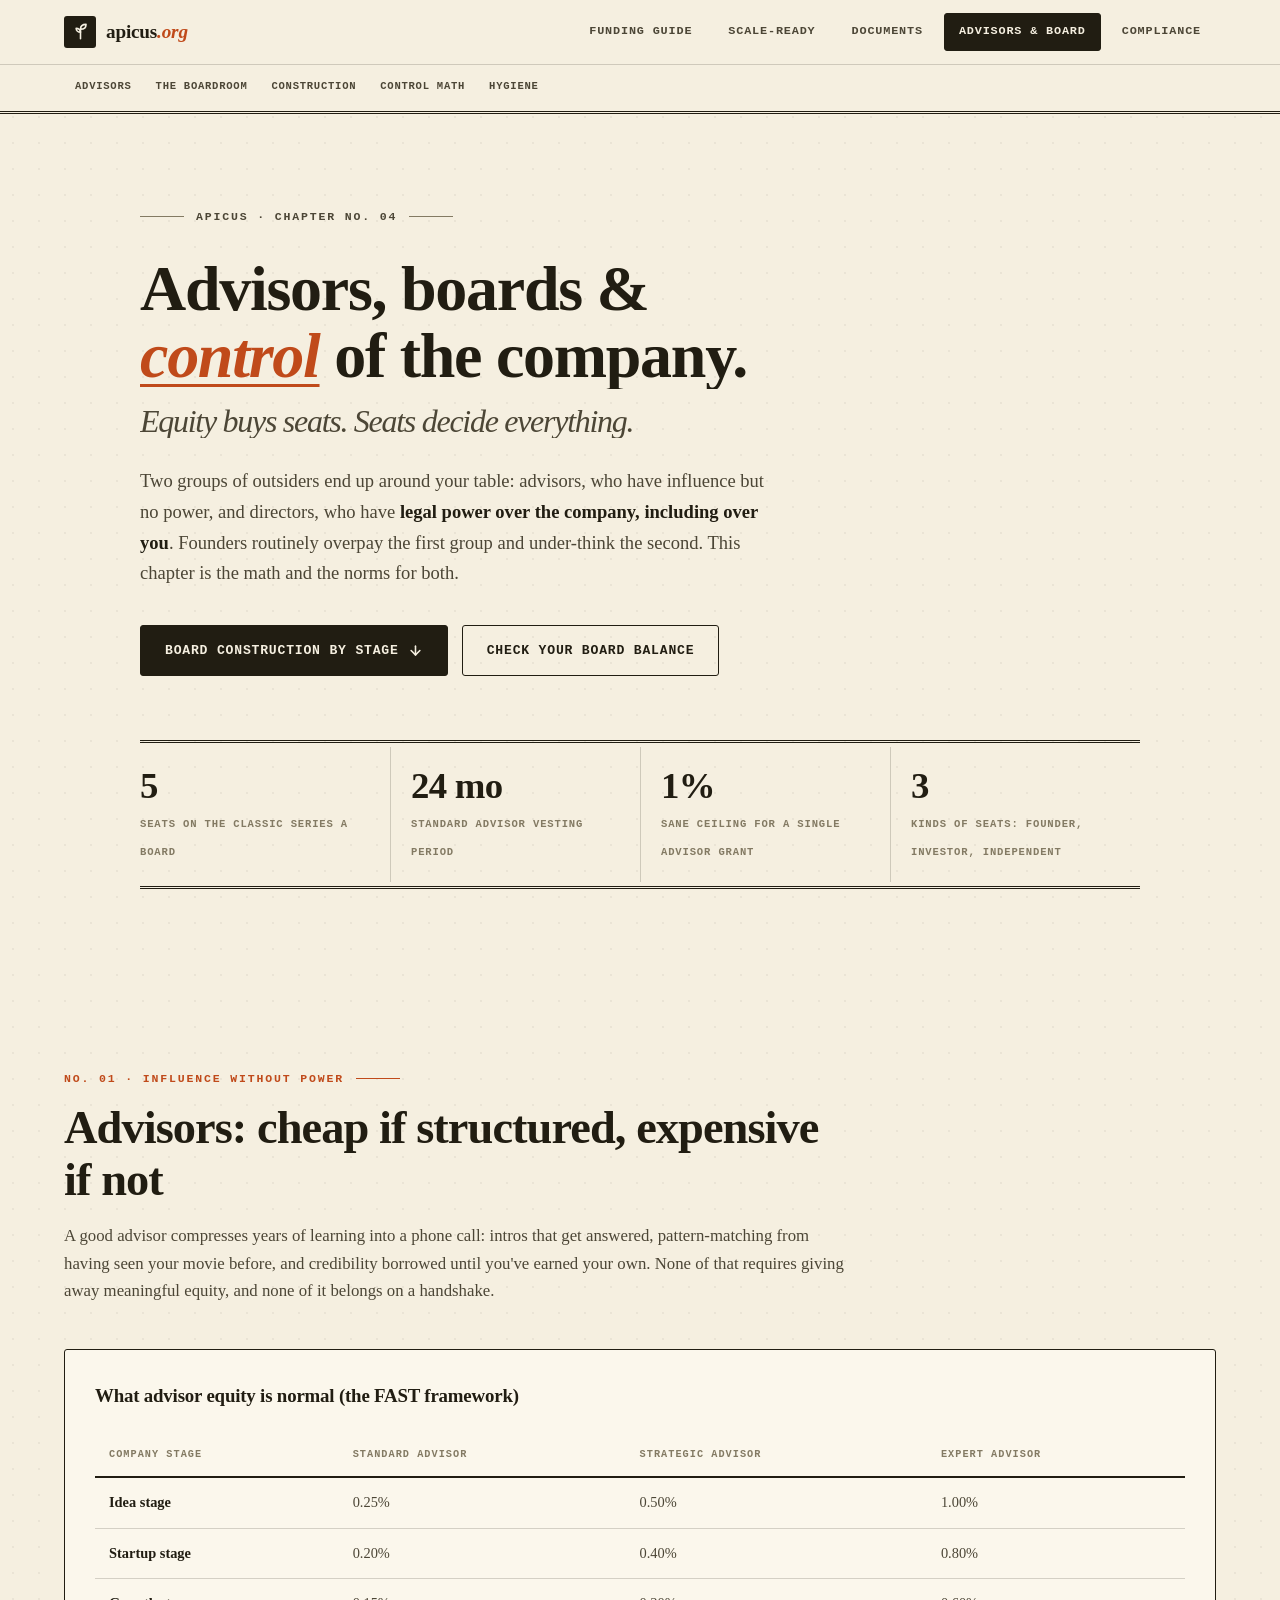
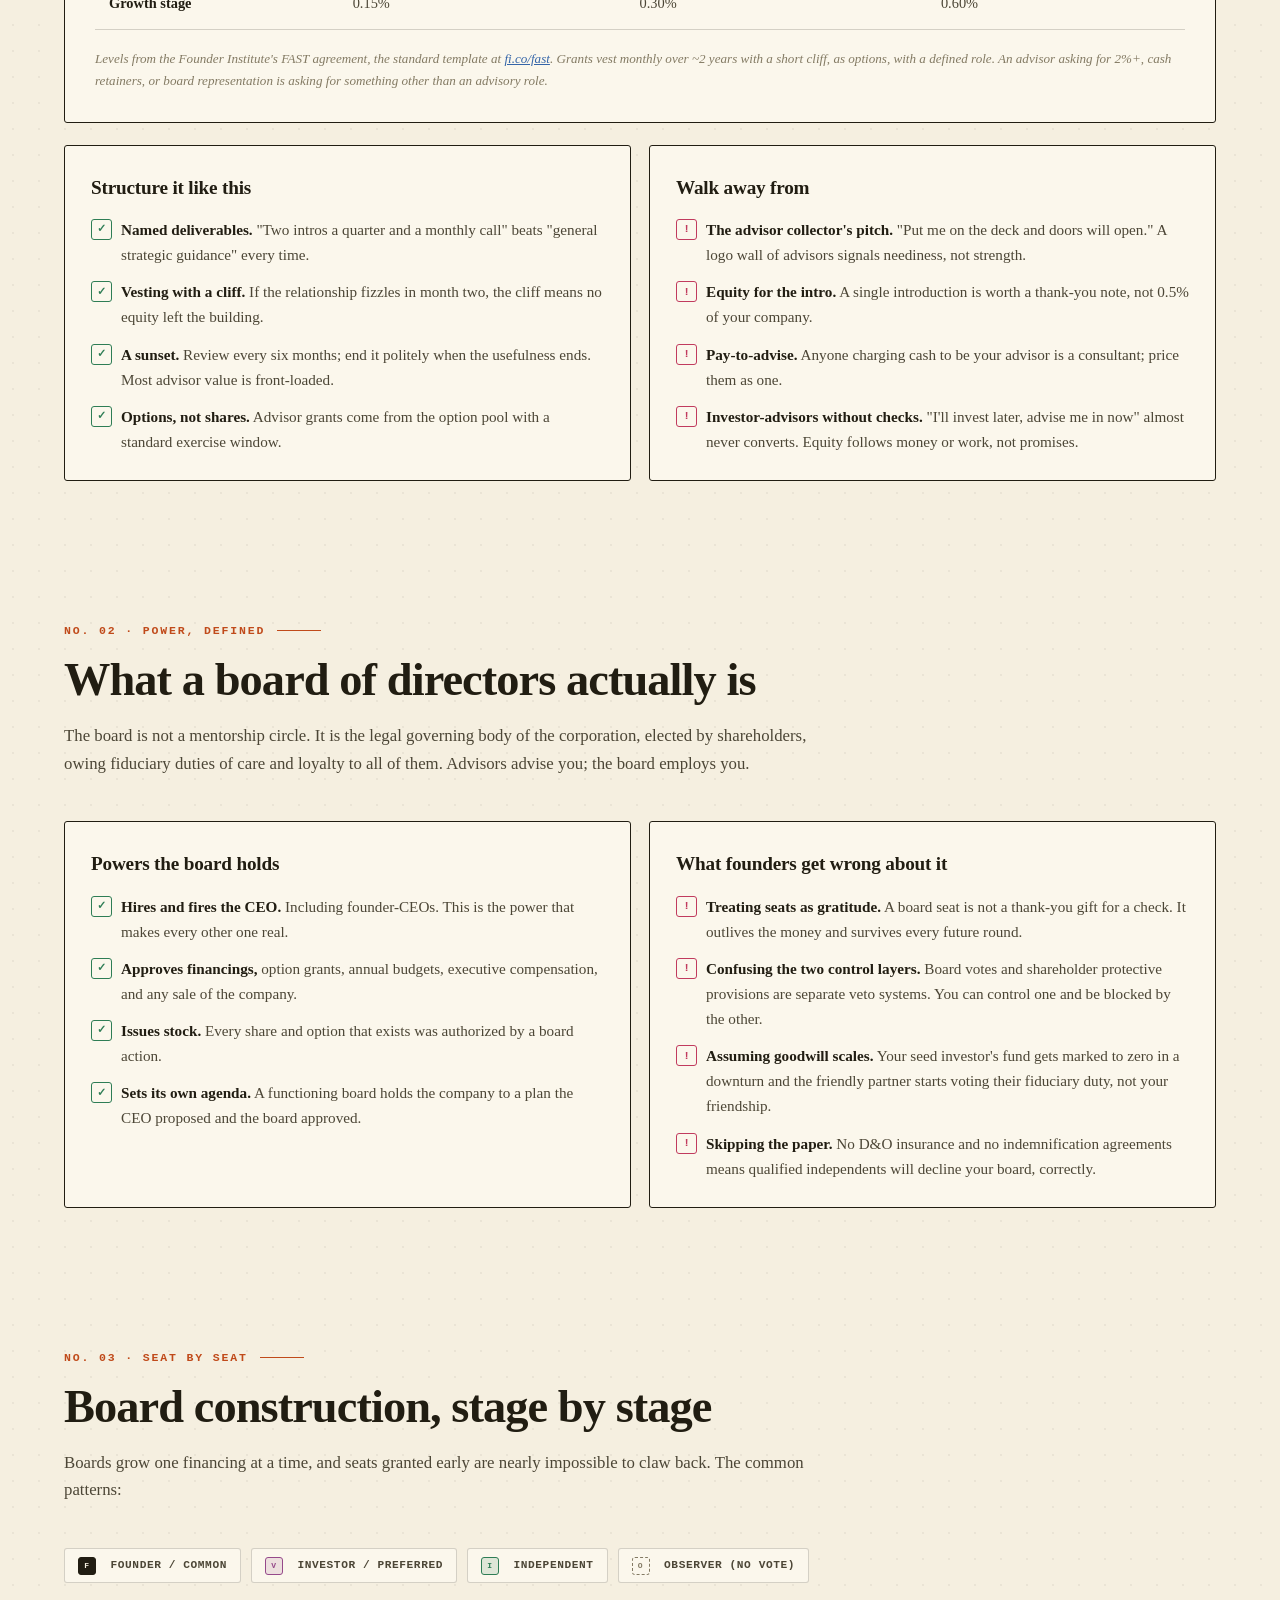
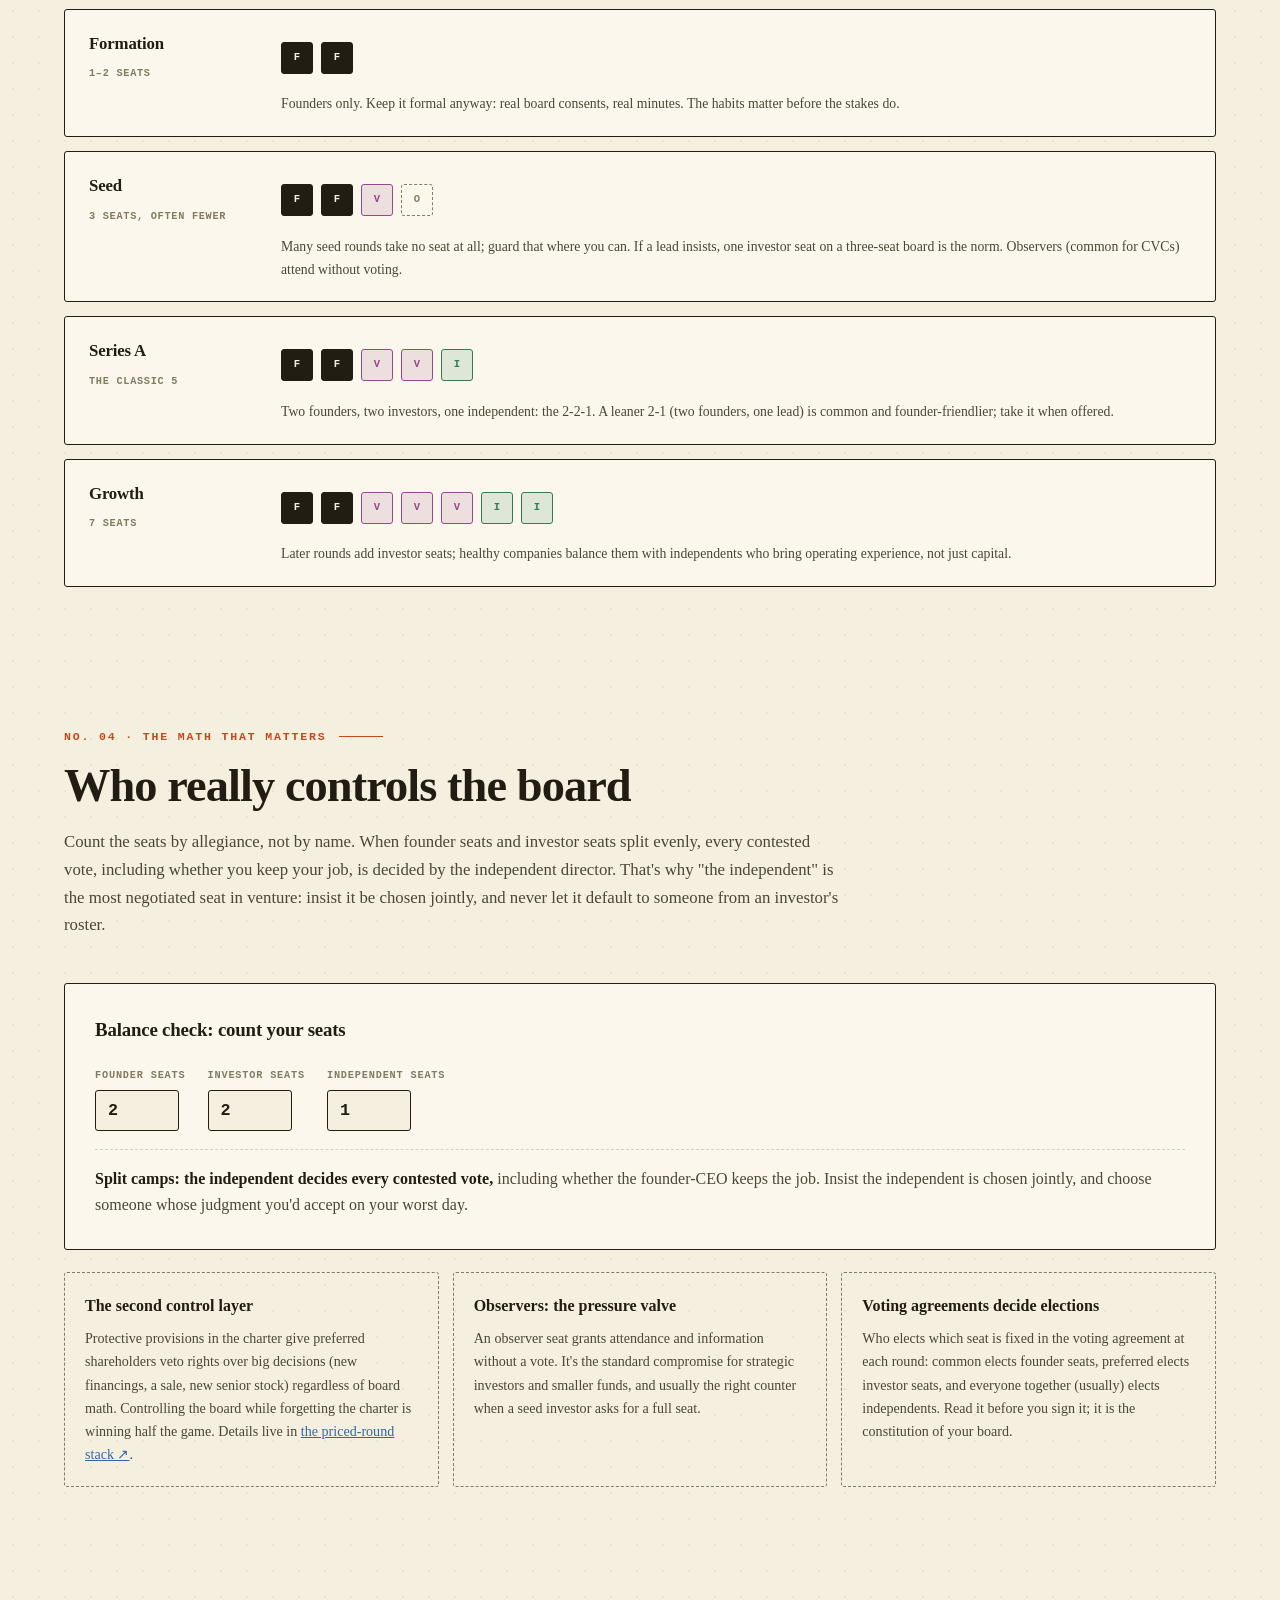
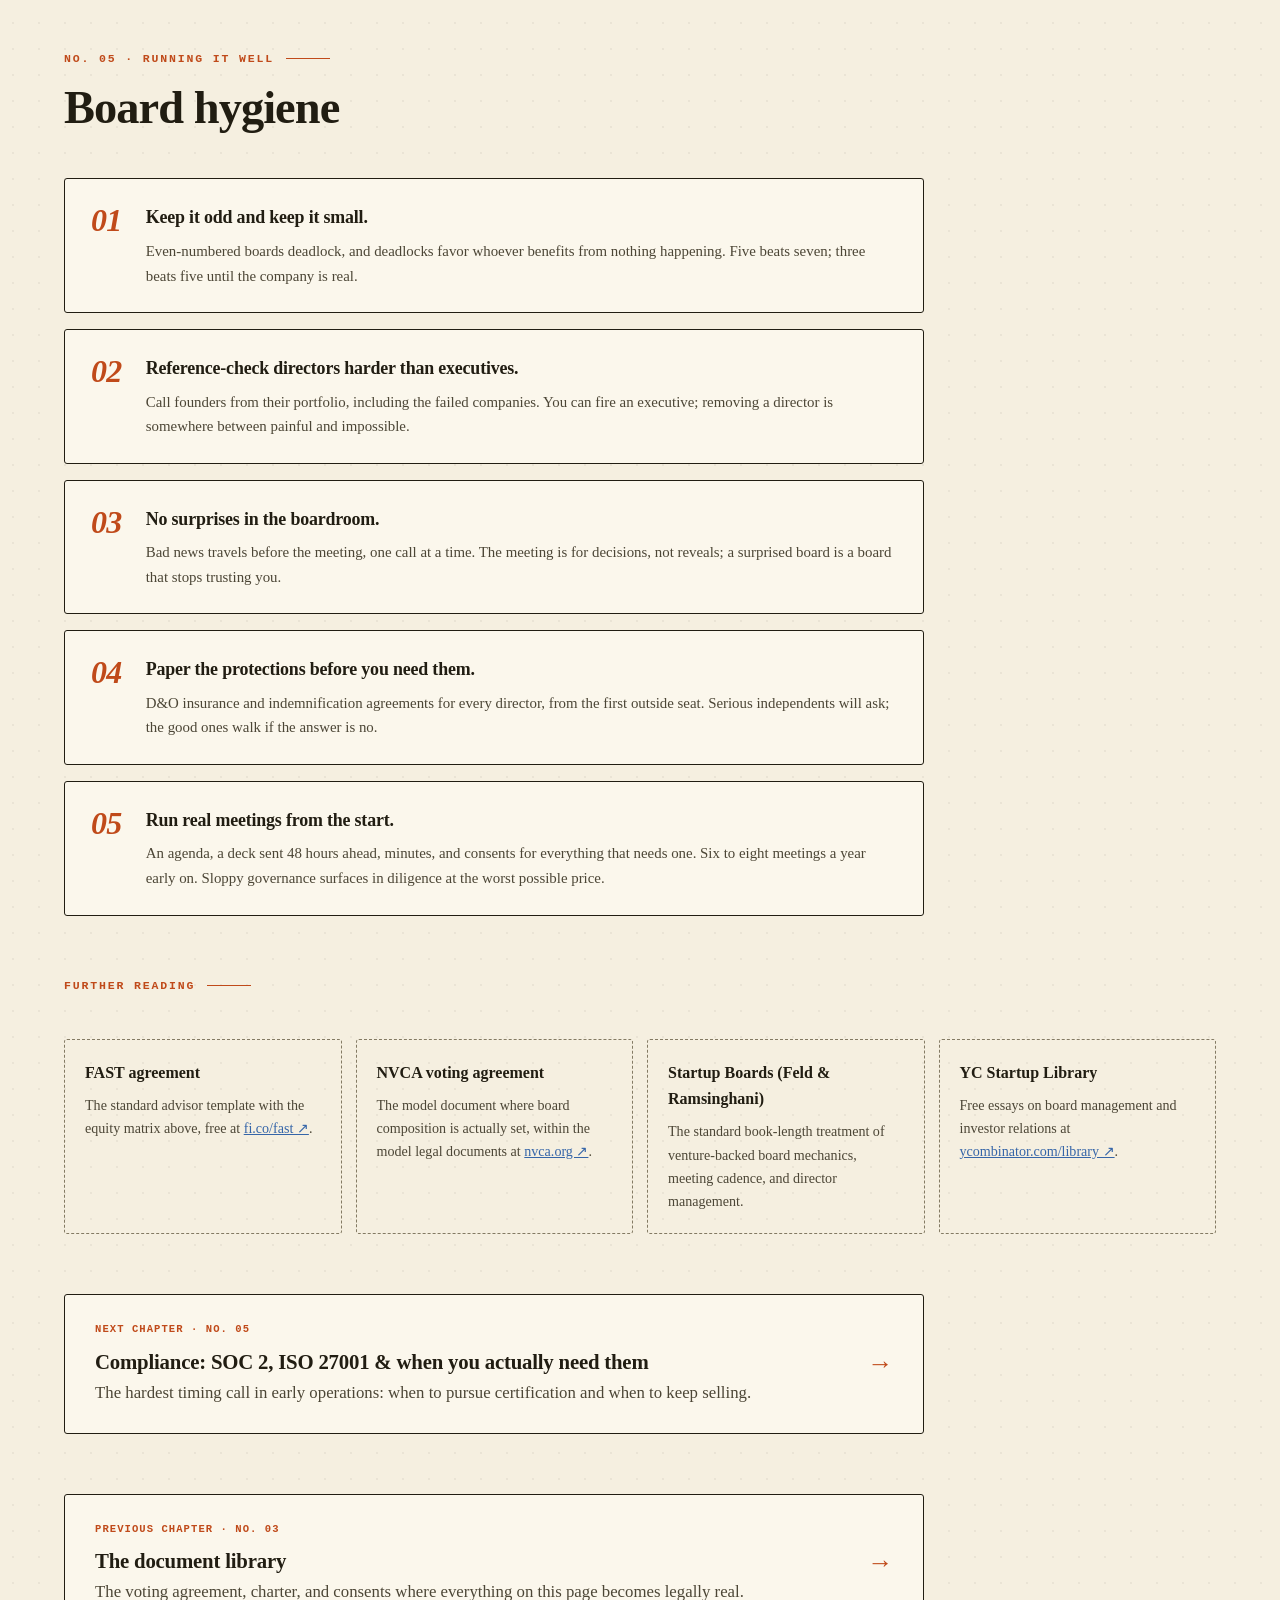
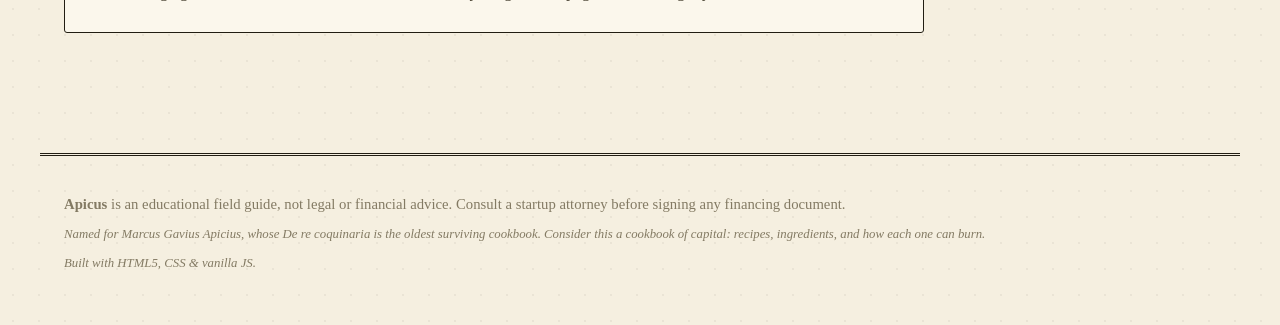
==== commit 55fdf4ed: "Add chapter 05: operational compliance and when to pursue it SOC 2, ISO 27001, HIPAA, PCI DSS, GDPR," ====
--- a/board.html
+++ b/board.html
@@ -24,6 +24,7 @@
         <a class="page-link" href="scale.html">Scale-Ready</a>
         <a class="page-link" href="documents.html">Documents</a>
         <a class="page-link" href="board.html" aria-current="page">Advisors &amp; Board</a>
+        <a class="page-link" href="compliance.html">Compliance</a>
       </nav>
       <button class="nav-toggle" aria-label="Open menu" aria-expanded="false">
         <svg class="icon-open" viewBox="0 0 24 24" fill="none" stroke="currentColor" stroke-width="2.5" stroke-linecap="round"><path d="M4 6h16"/><path d="M4 12h16"/><path d="M4 18h16"/></svg>
@@ -272,6 +273,15 @@
         </div>
       </div>
 
+      <a class="chapter-link reveal" href="compliance.html">
+        <div>
+          <span class="cl-kicker">Next chapter · No. 05</span>
+          <h3>Compliance: SOC 2, ISO 27001 &amp; when you actually need them</h3>
+          <p class="section-sub">The hardest timing call in early operations: when to pursue certification and when to keep selling.</p>
+        </div>
+        <span class="cl-arrow" aria-hidden="true">→</span>
+      </a>
+
       <a class="chapter-link reveal" href="documents.html">
         <div>
           <span class="cl-kicker">Previous chapter · No. 03</span>
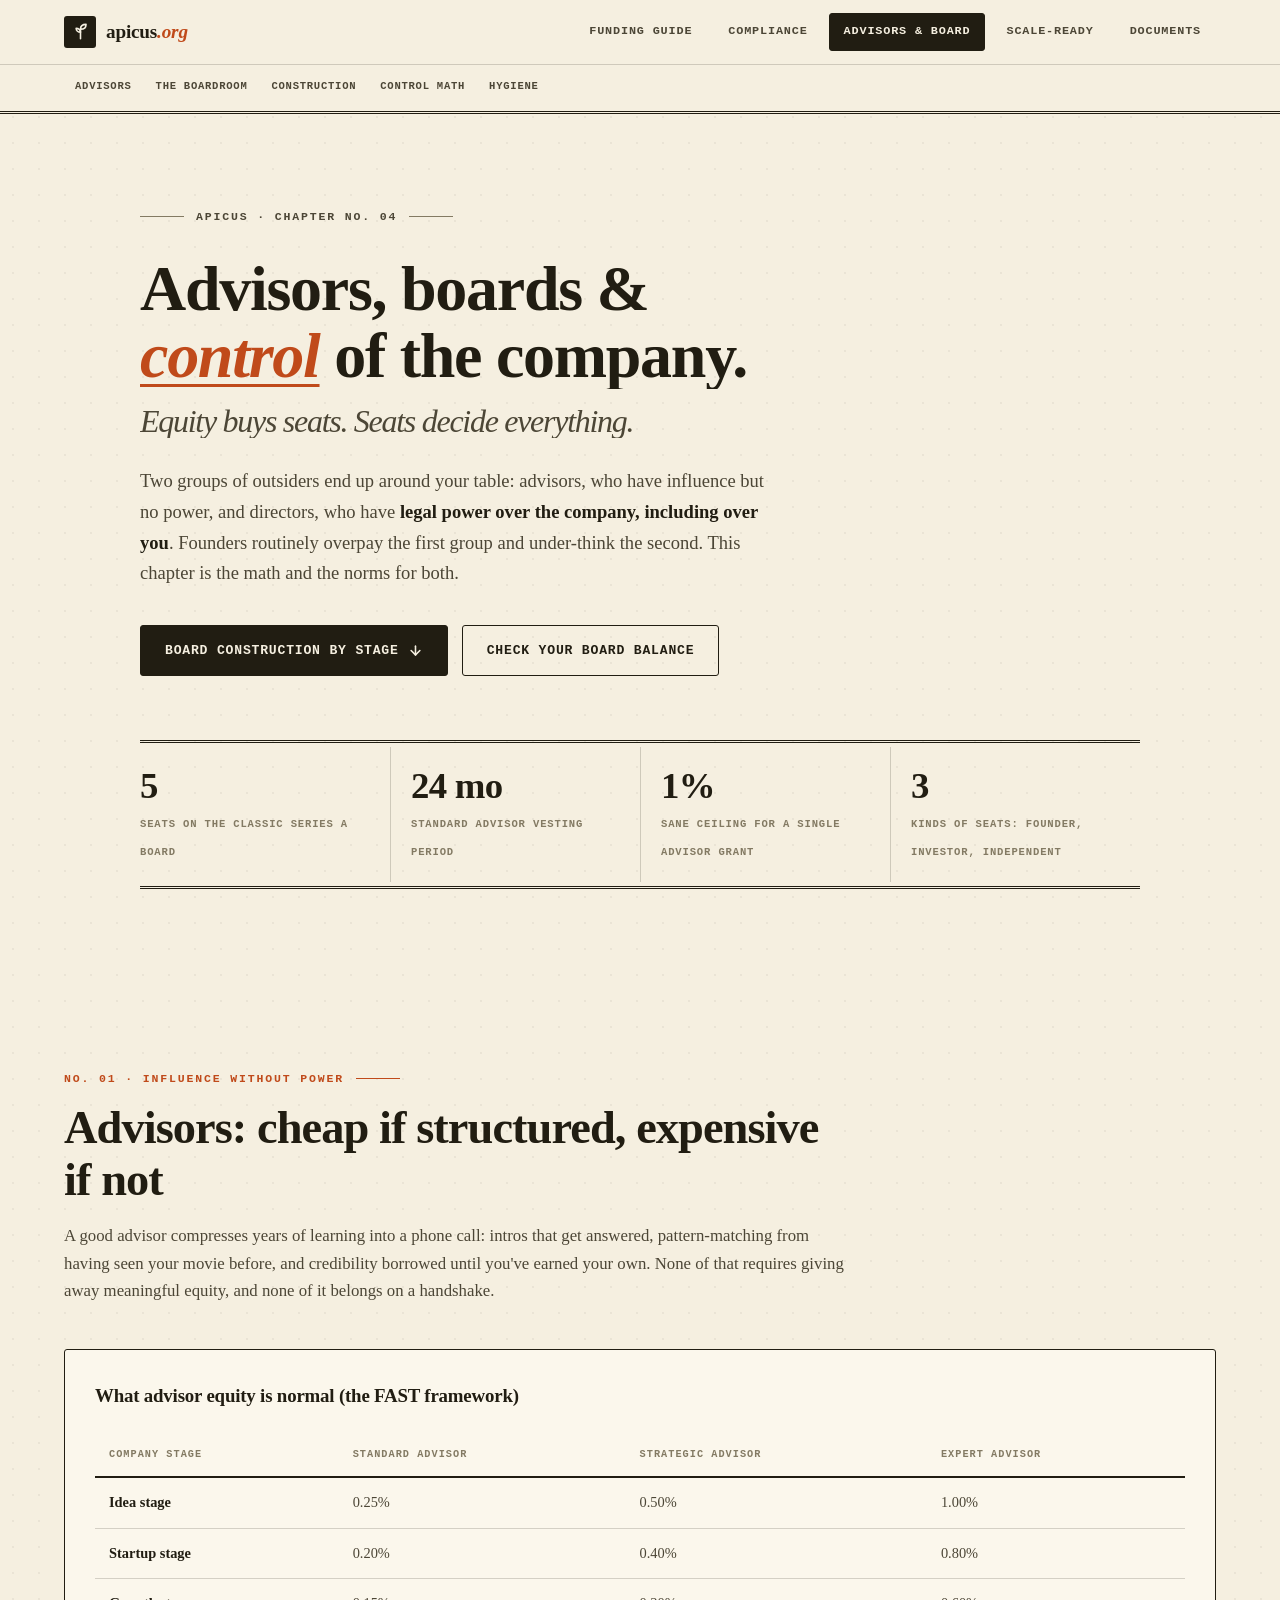
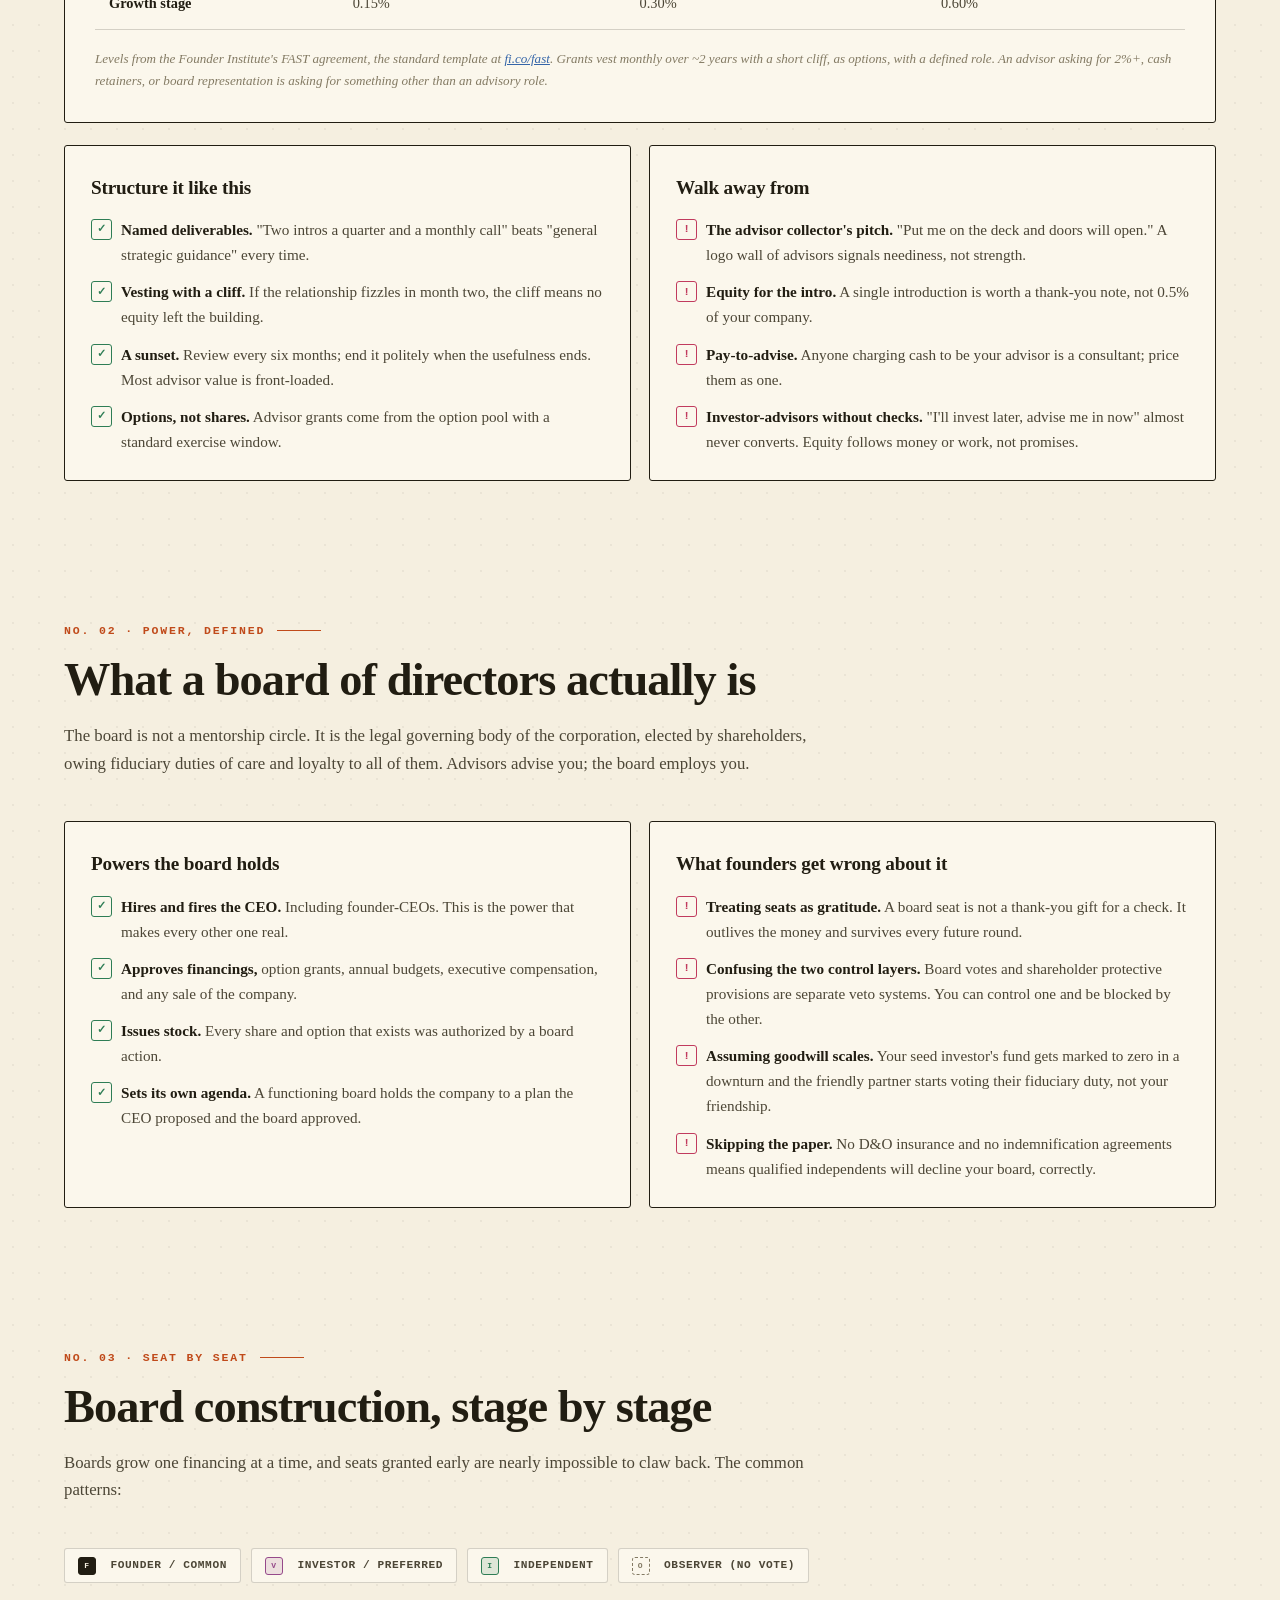
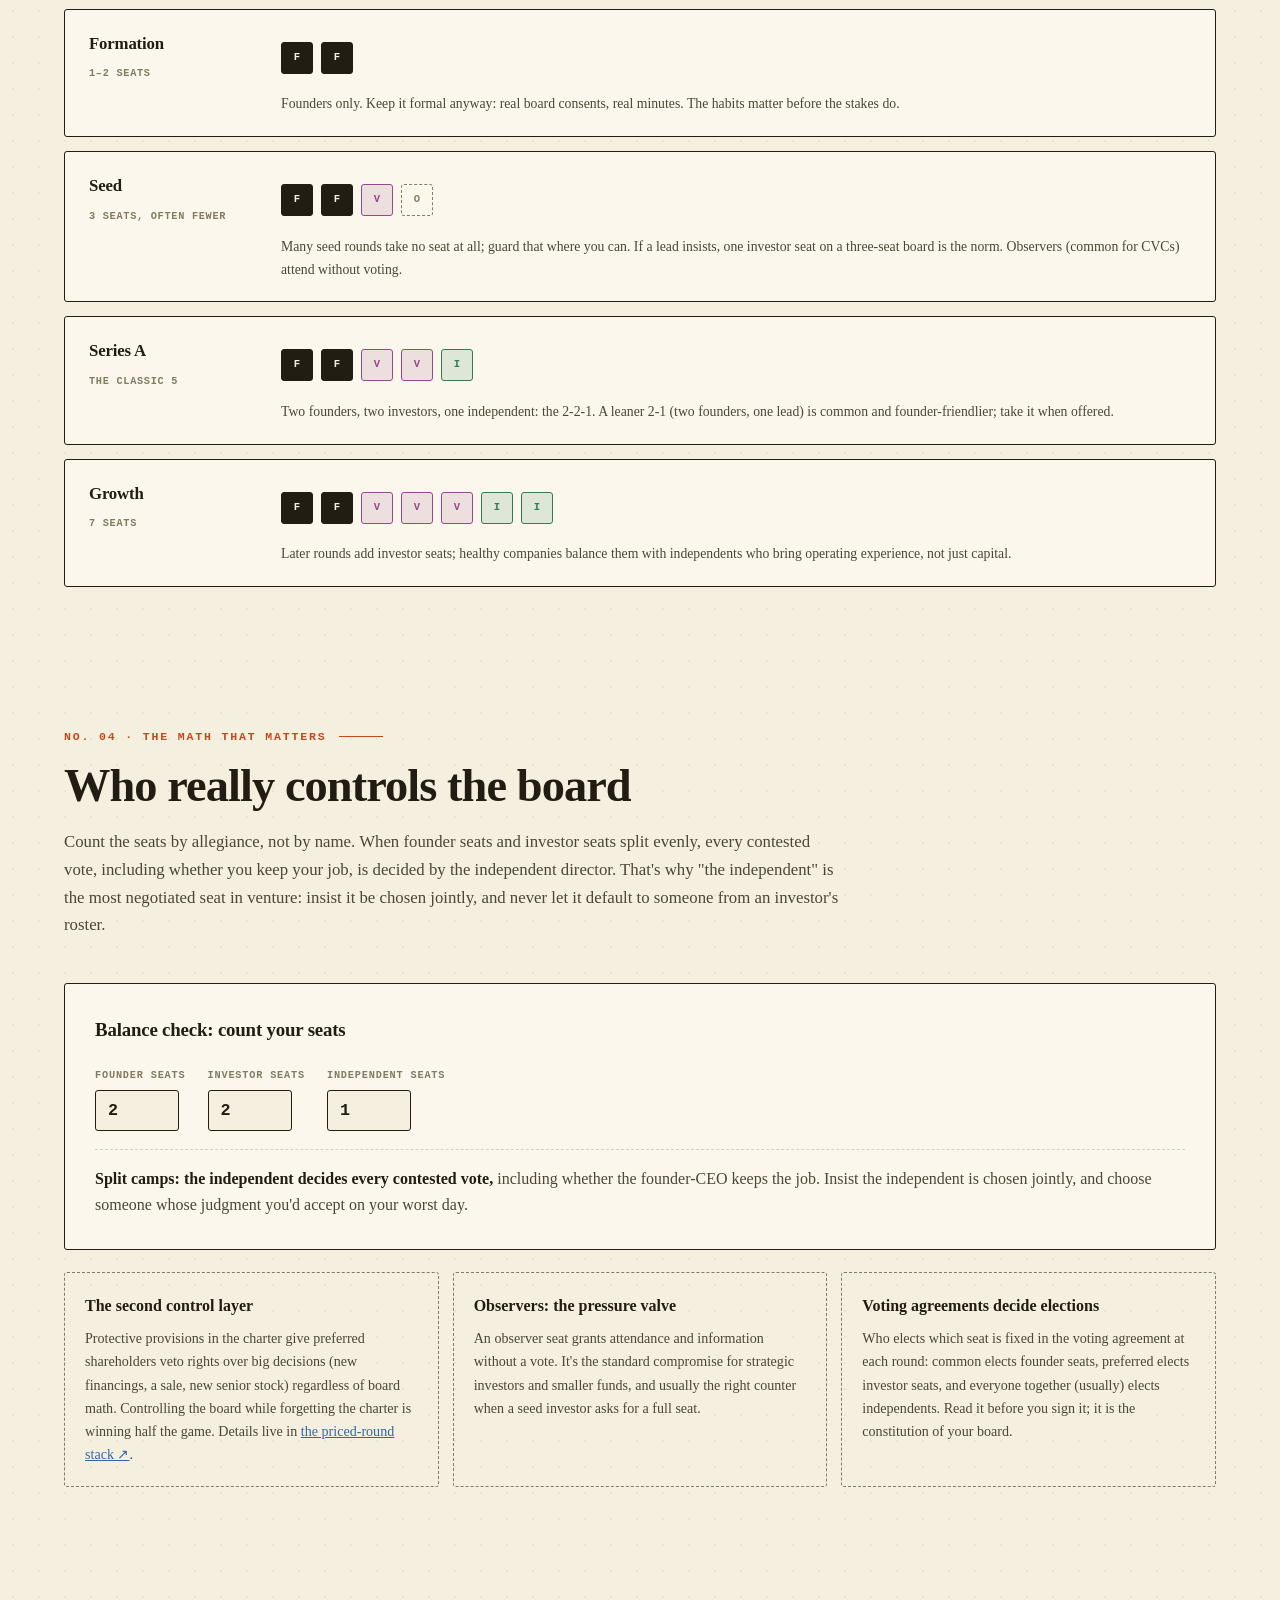
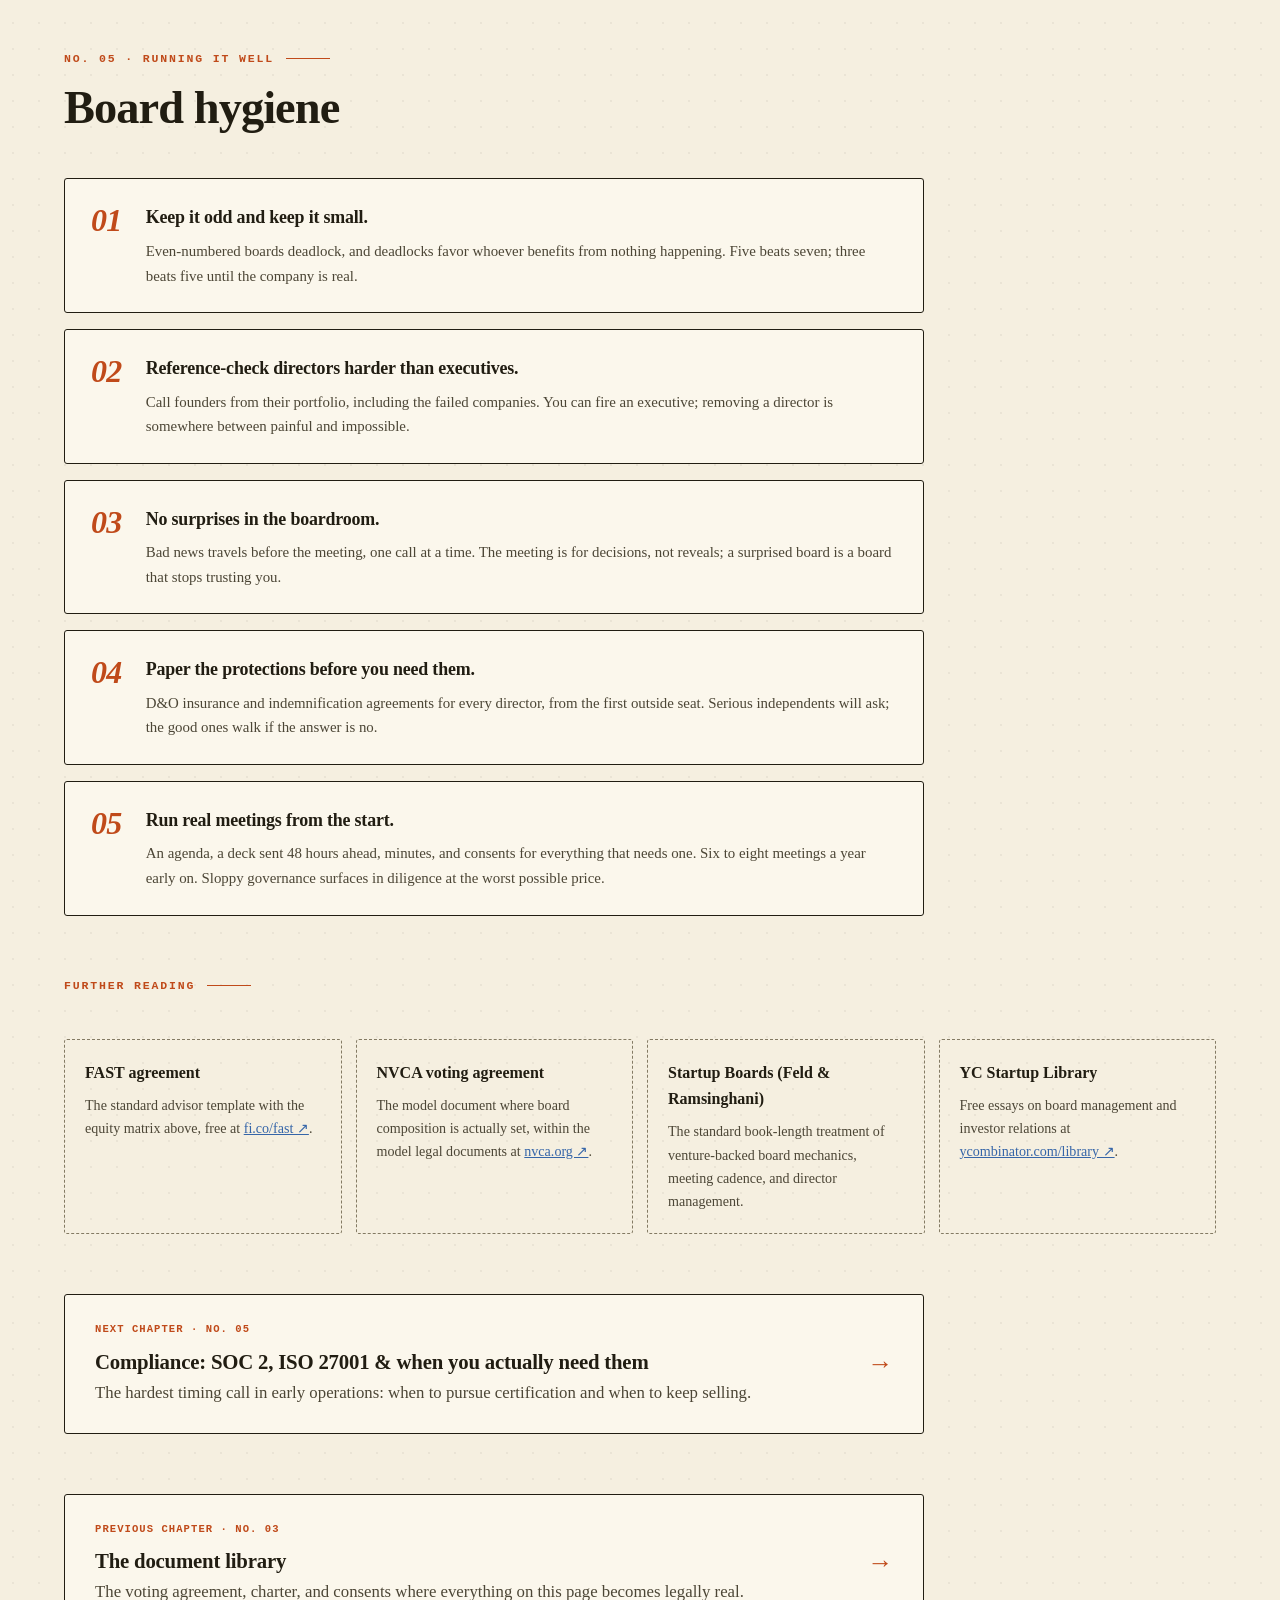
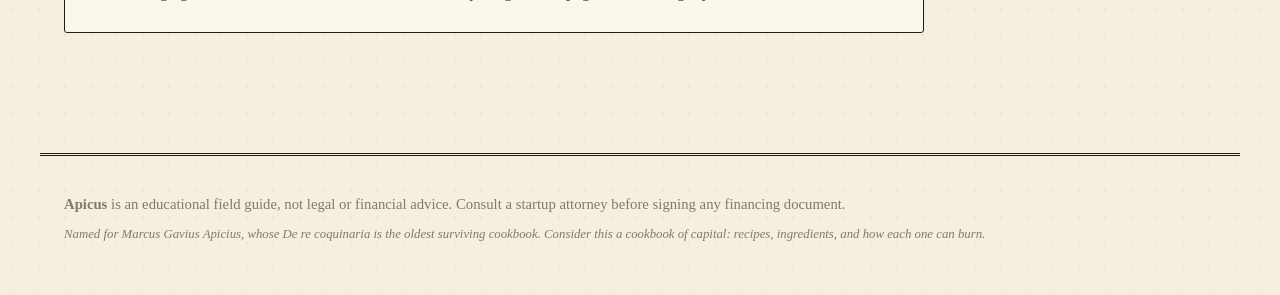
==== commit 214dba42: "Reorder page navigation; drop built-with footer credit Nav order on all pages is now: Funding Guide," ====
--- a/board.html
+++ b/board.html
@@ -21,10 +21,10 @@
       </a>
       <nav class="nav-pages" aria-label="Pages">
         <a class="page-link" href="index.html">Funding Guide</a>
+        <a class="page-link" href="compliance.html">Compliance</a>
+        <a class="page-link" href="board.html" aria-current="page">Advisors &amp; Board</a>
         <a class="page-link" href="scale.html">Scale-Ready</a>
         <a class="page-link" href="documents.html">Documents</a>
-        <a class="page-link" href="board.html" aria-current="page">Advisors &amp; Board</a>
-        <a class="page-link" href="compliance.html">Compliance</a>
       </nav>
       <button class="nav-toggle" aria-label="Open menu" aria-expanded="false">
         <svg class="icon-open" viewBox="0 0 24 24" fill="none" stroke="currentColor" stroke-width="2.5" stroke-linecap="round"><path d="M4 6h16"/><path d="M4 12h16"/><path d="M4 18h16"/></svg>
@@ -296,8 +296,7 @@
   <footer class="footer">
     <p><strong>Apicus</strong> is an educational field guide, not legal or financial advice. Consult a startup attorney before signing any financing document.</p>
     <p class="footer-fine">Named for Marcus Gavius Apicius, whose <em>De re coquinaria</em> is the oldest surviving cookbook. Consider this a cookbook of capital: recipes, ingredients, and how each one can burn.</p>
-    <p class="footer-fine">Built with HTML5, CSS &amp; vanilla JS.</p>
-  </footer>
+    </footer>
 
   <script src="site.js?v=7"></script>
   <script src="board.js?v=7"></script>
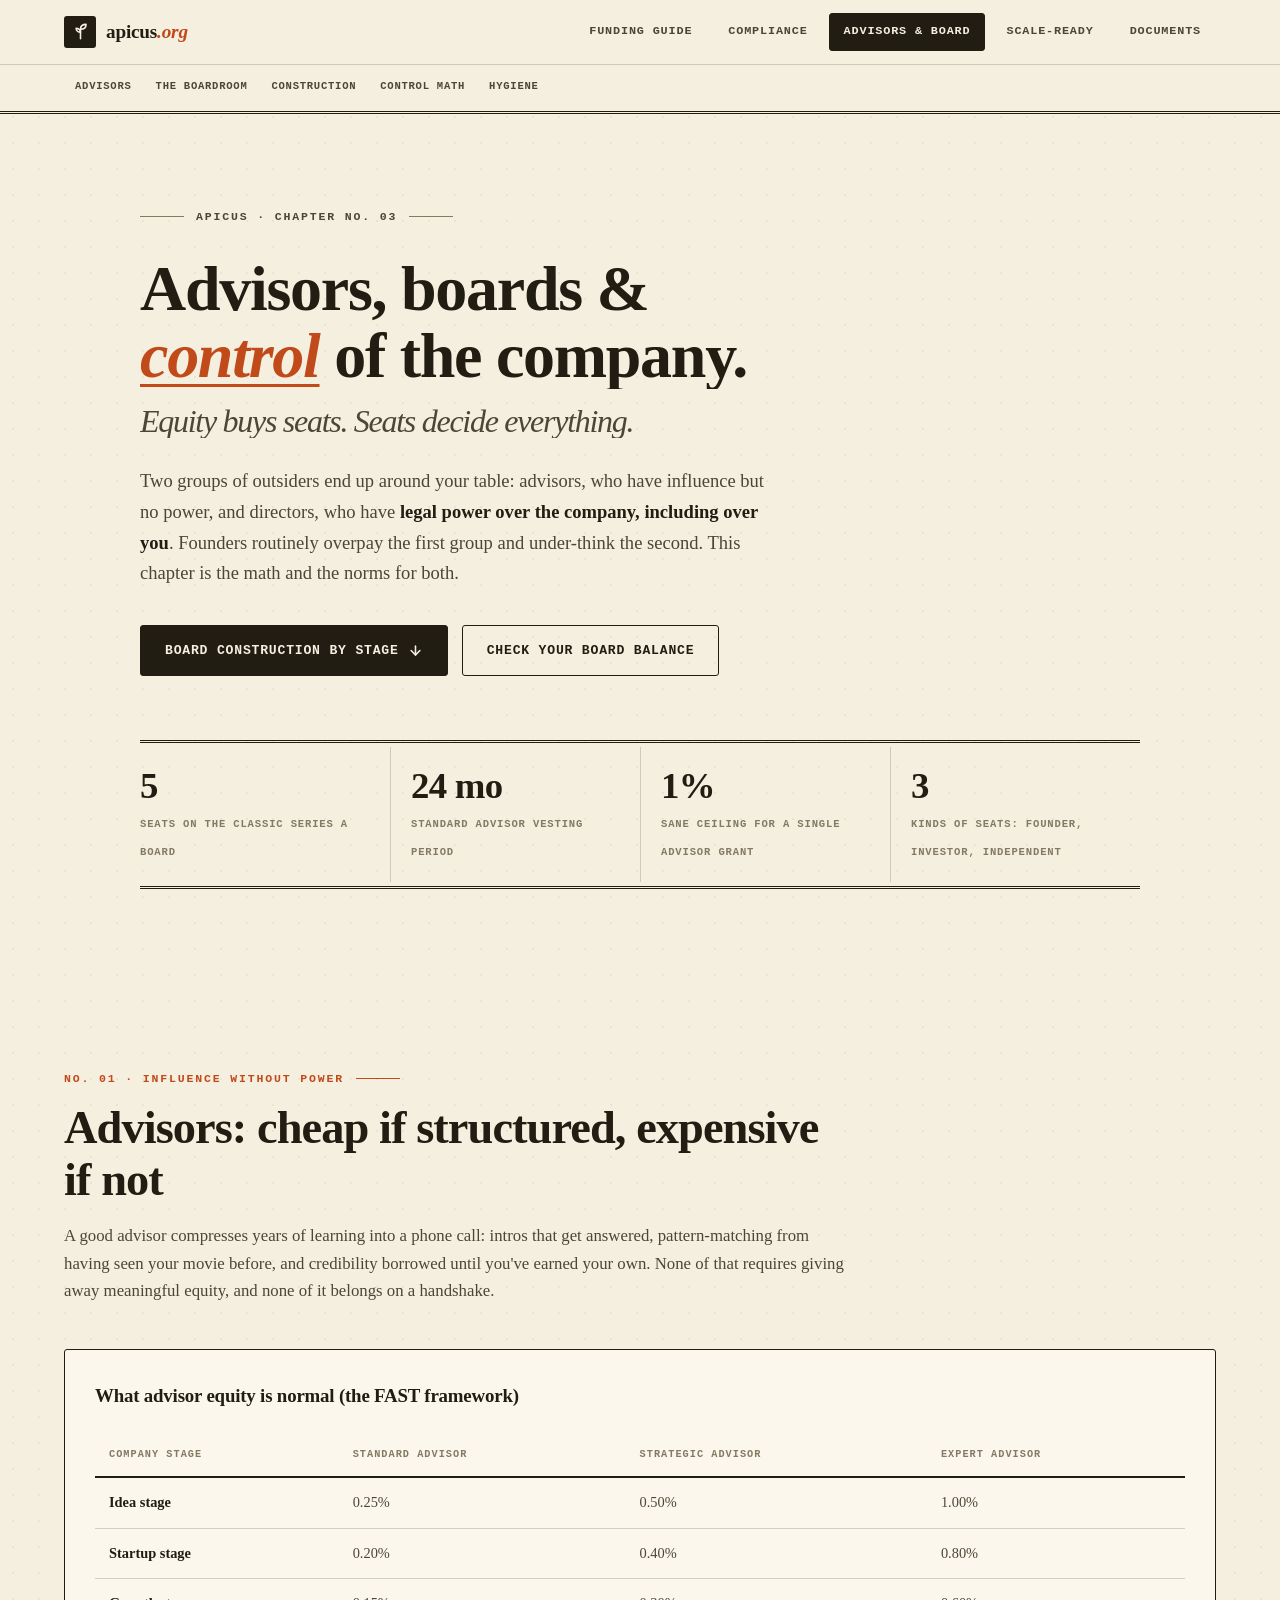
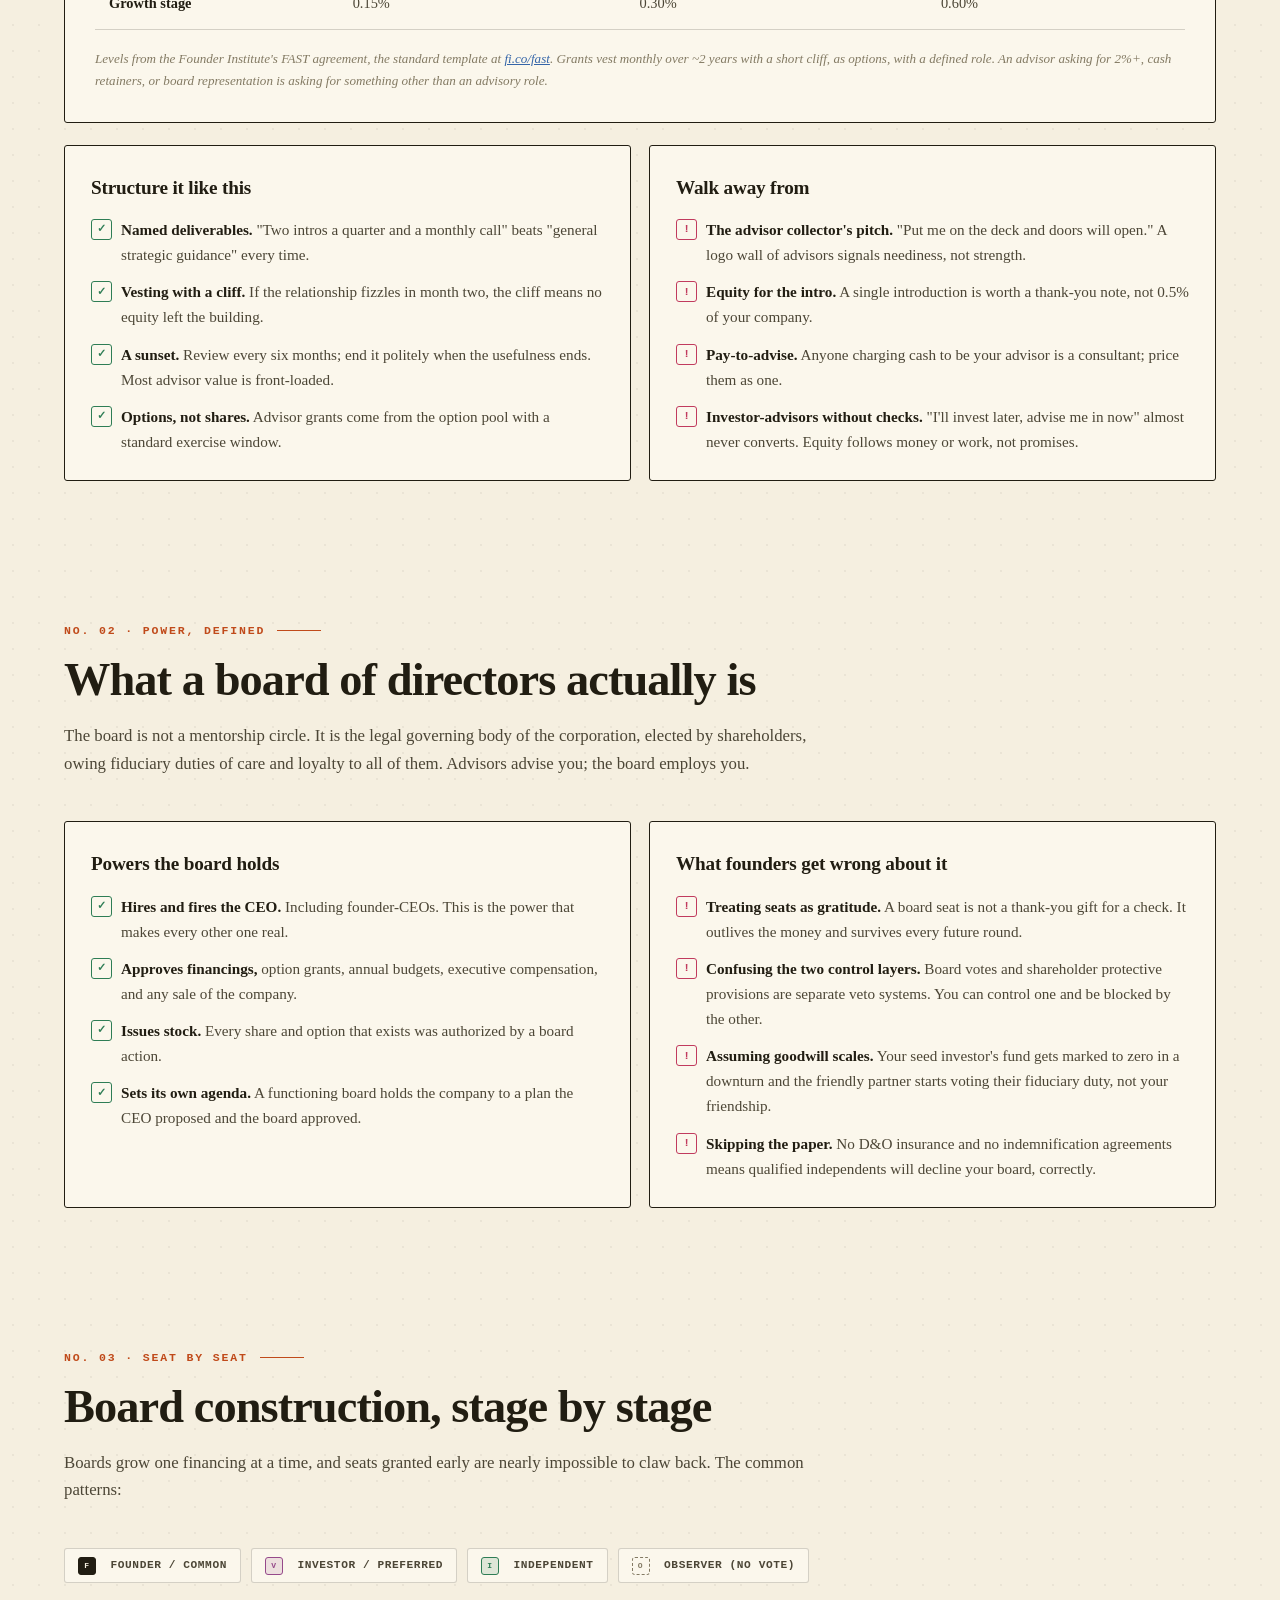
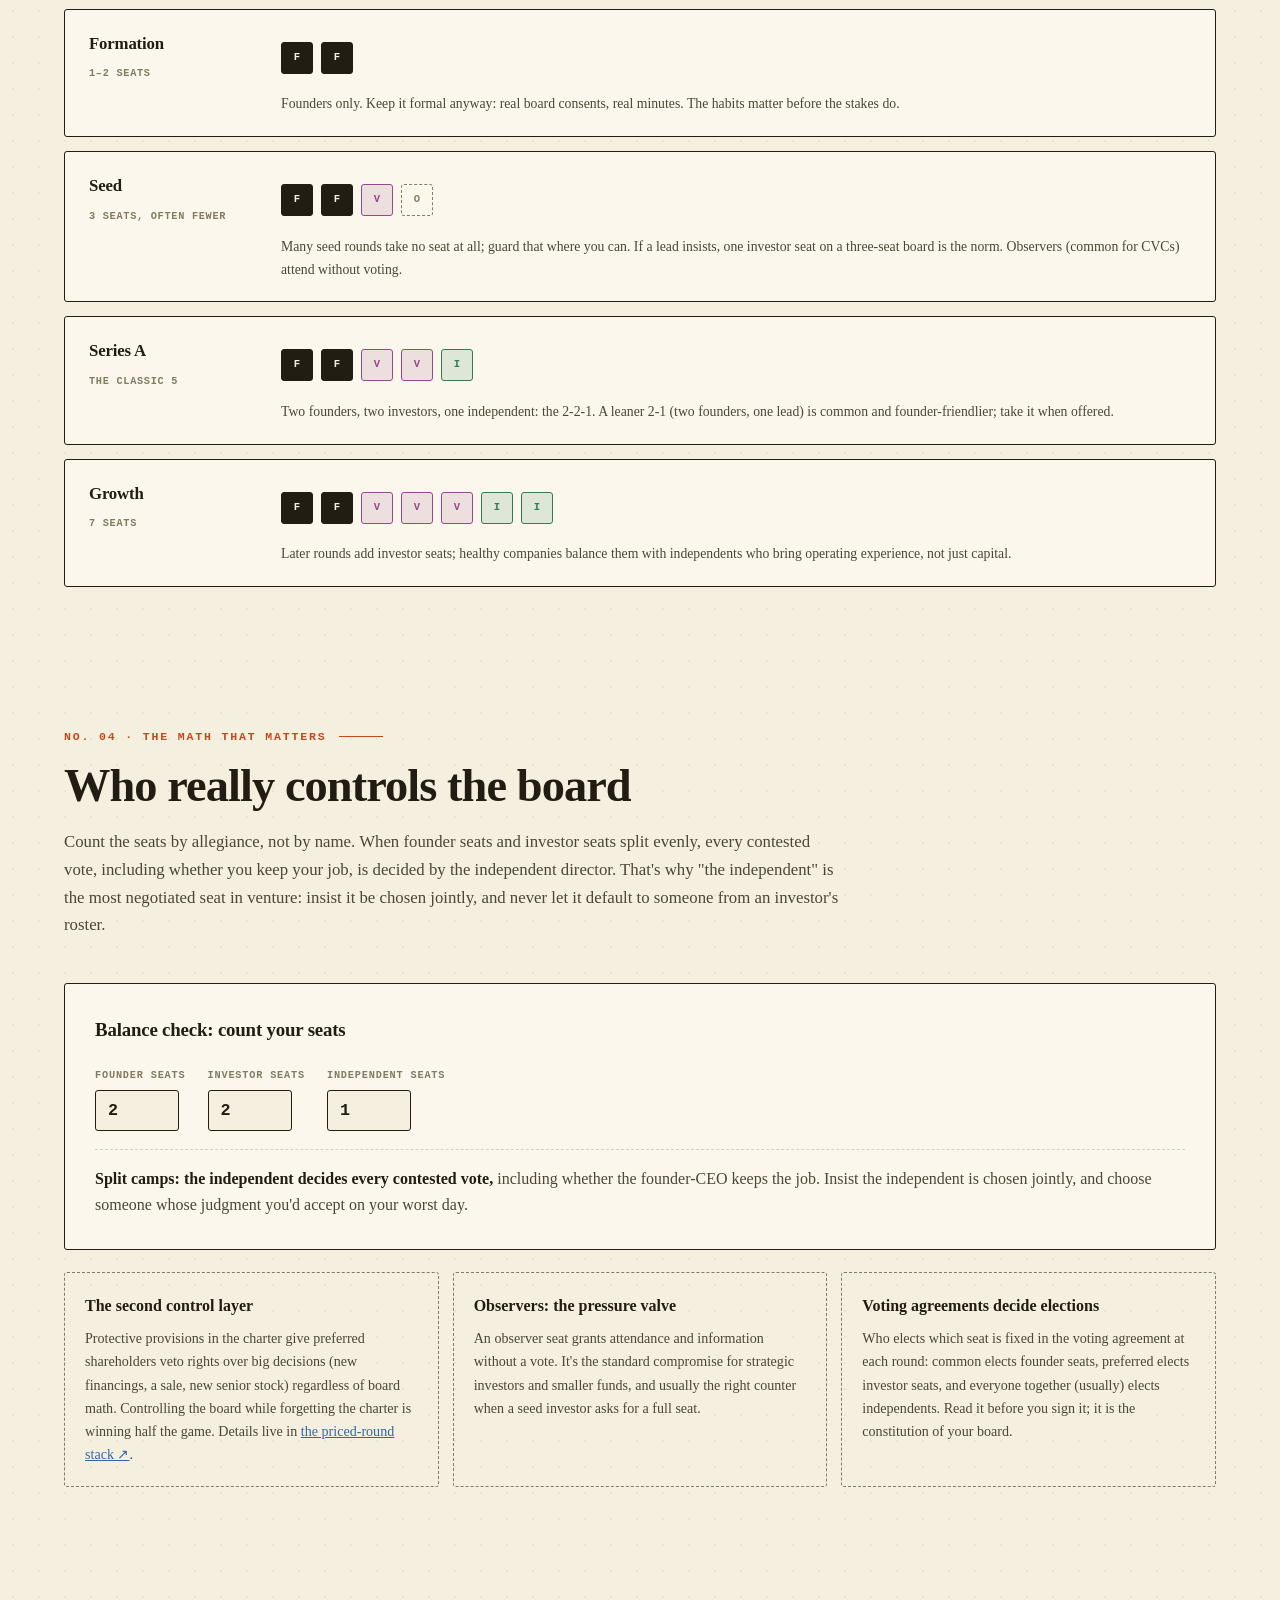
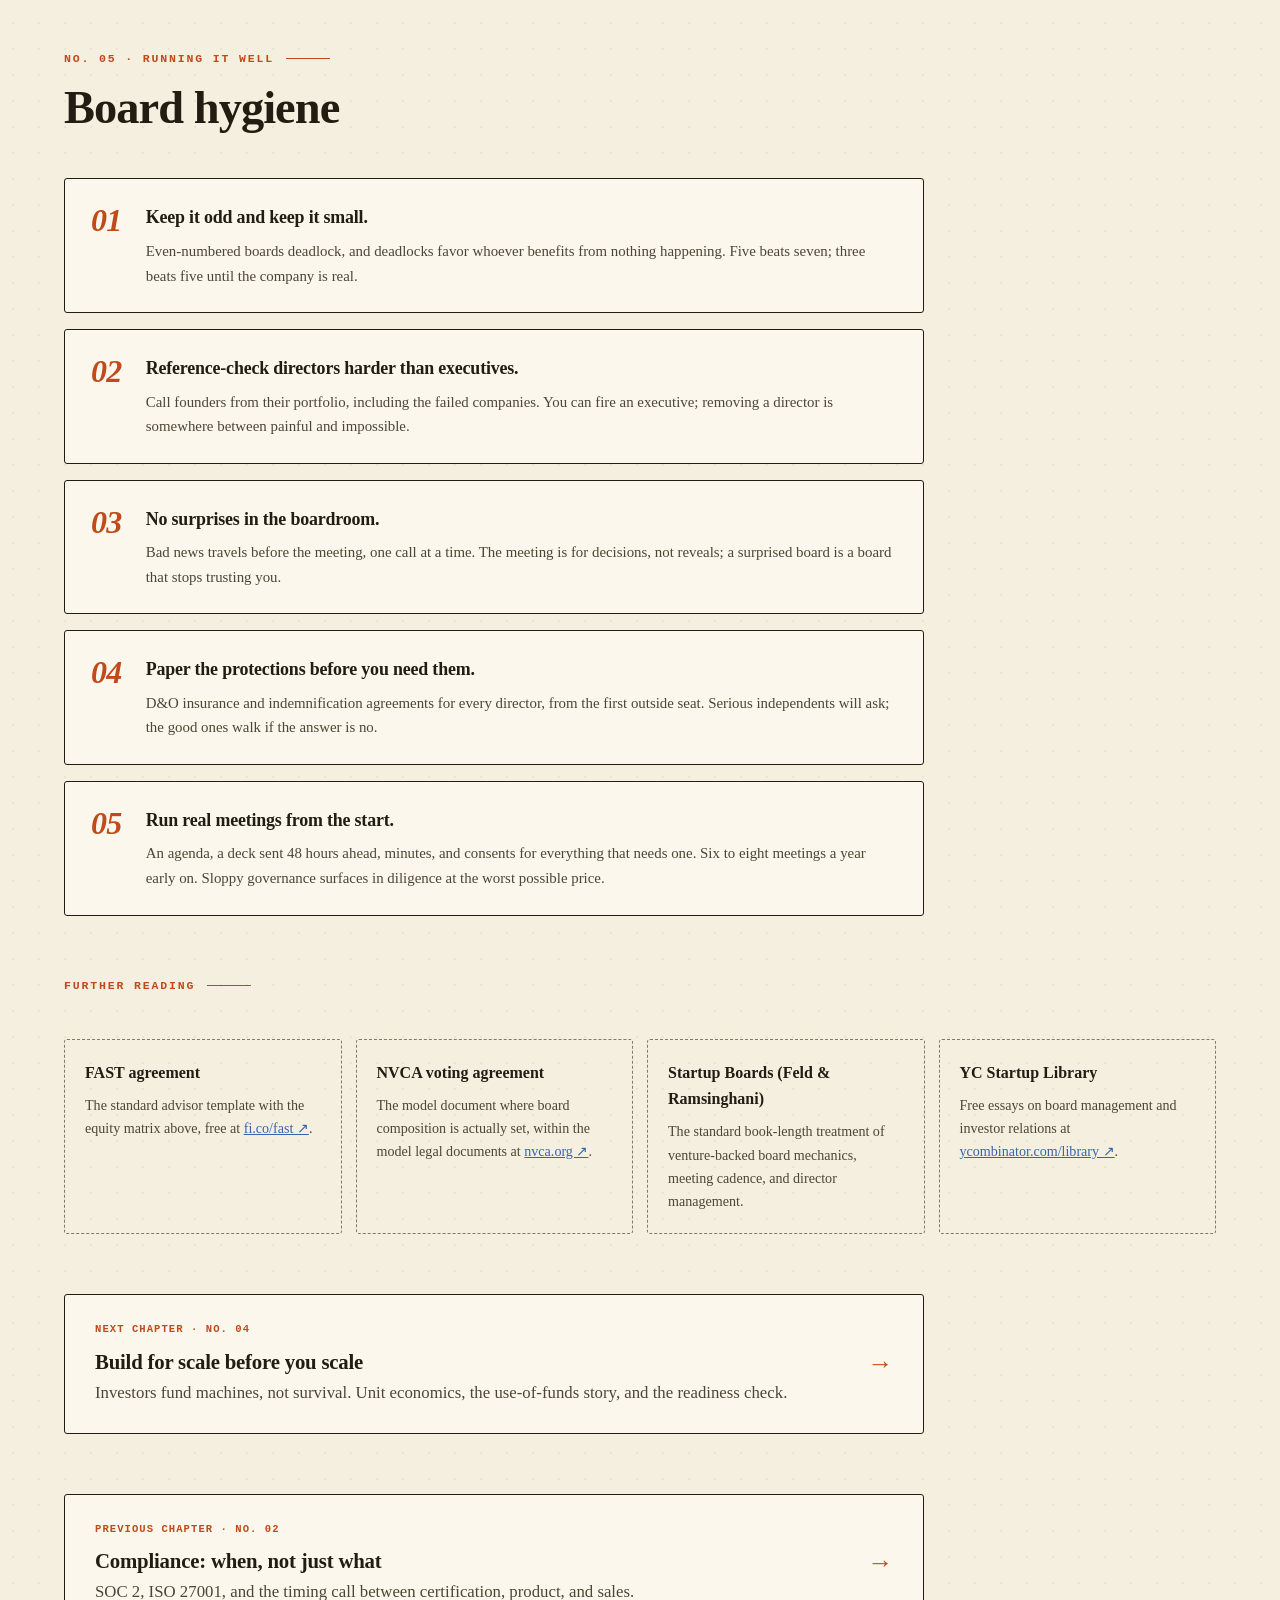
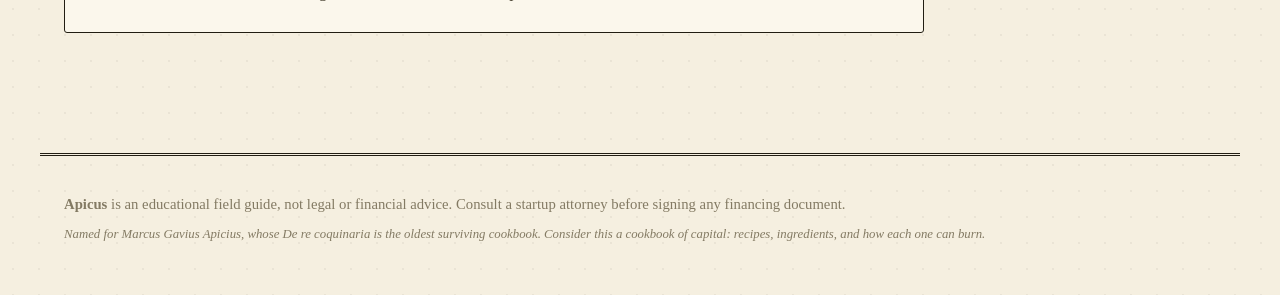
==== commit 88c9e1f6: "Renumber chapters and rewire next/previous cards to match nav order The reading flow now follows the" ====
--- a/board.html
+++ b/board.html
@@ -47,7 +47,7 @@
     <!-- ================= HERO ================= -->
     <section class="hero hero-compact" id="hero">
       <div class="hero-inner">
-        <p class="hero-kicker reveal">Apicus · chapter no. 04</p>
+        <p class="hero-kicker reveal">Apicus · chapter no. 03</p>
         <h1 class="hero-title">
           <span class="line"><span>Advisors, boards &amp;</span></span>
           <span class="line"><span><em class="accent-grad">control</em> of the company.</span></span>
@@ -273,20 +273,20 @@
         </div>
       </div>
 
+      <a class="chapter-link reveal" href="scale.html">
+        <div>
+          <span class="cl-kicker">Next chapter · No. 04</span>
+          <h3>Build for scale before you scale</h3>
+          <p class="section-sub">Investors fund machines, not survival. Unit economics, the use-of-funds story, and the readiness check.</p>
+        </div>
+        <span class="cl-arrow" aria-hidden="true">→</span>
+      </a>
+
       <a class="chapter-link reveal" href="compliance.html">
         <div>
-          <span class="cl-kicker">Next chapter · No. 05</span>
-          <h3>Compliance: SOC 2, ISO 27001 &amp; when you actually need them</h3>
-          <p class="section-sub">The hardest timing call in early operations: when to pursue certification and when to keep selling.</p>
-        </div>
-        <span class="cl-arrow" aria-hidden="true">→</span>
-      </a>
-
-      <a class="chapter-link reveal" href="documents.html">
-        <div>
-          <span class="cl-kicker">Previous chapter · No. 03</span>
-          <h3>The document library</h3>
-          <p class="section-sub">The voting agreement, charter, and consents where everything on this page becomes legally real.</p>
+          <span class="cl-kicker">Previous chapter · No. 02</span>
+          <h3>Compliance: when, not just what</h3>
+          <p class="section-sub">SOC 2, ISO 27001, and the timing call between certification, product, and sales.</p>
         </div>
         <span class="cl-arrow" aria-hidden="true">→</span>
       </a>
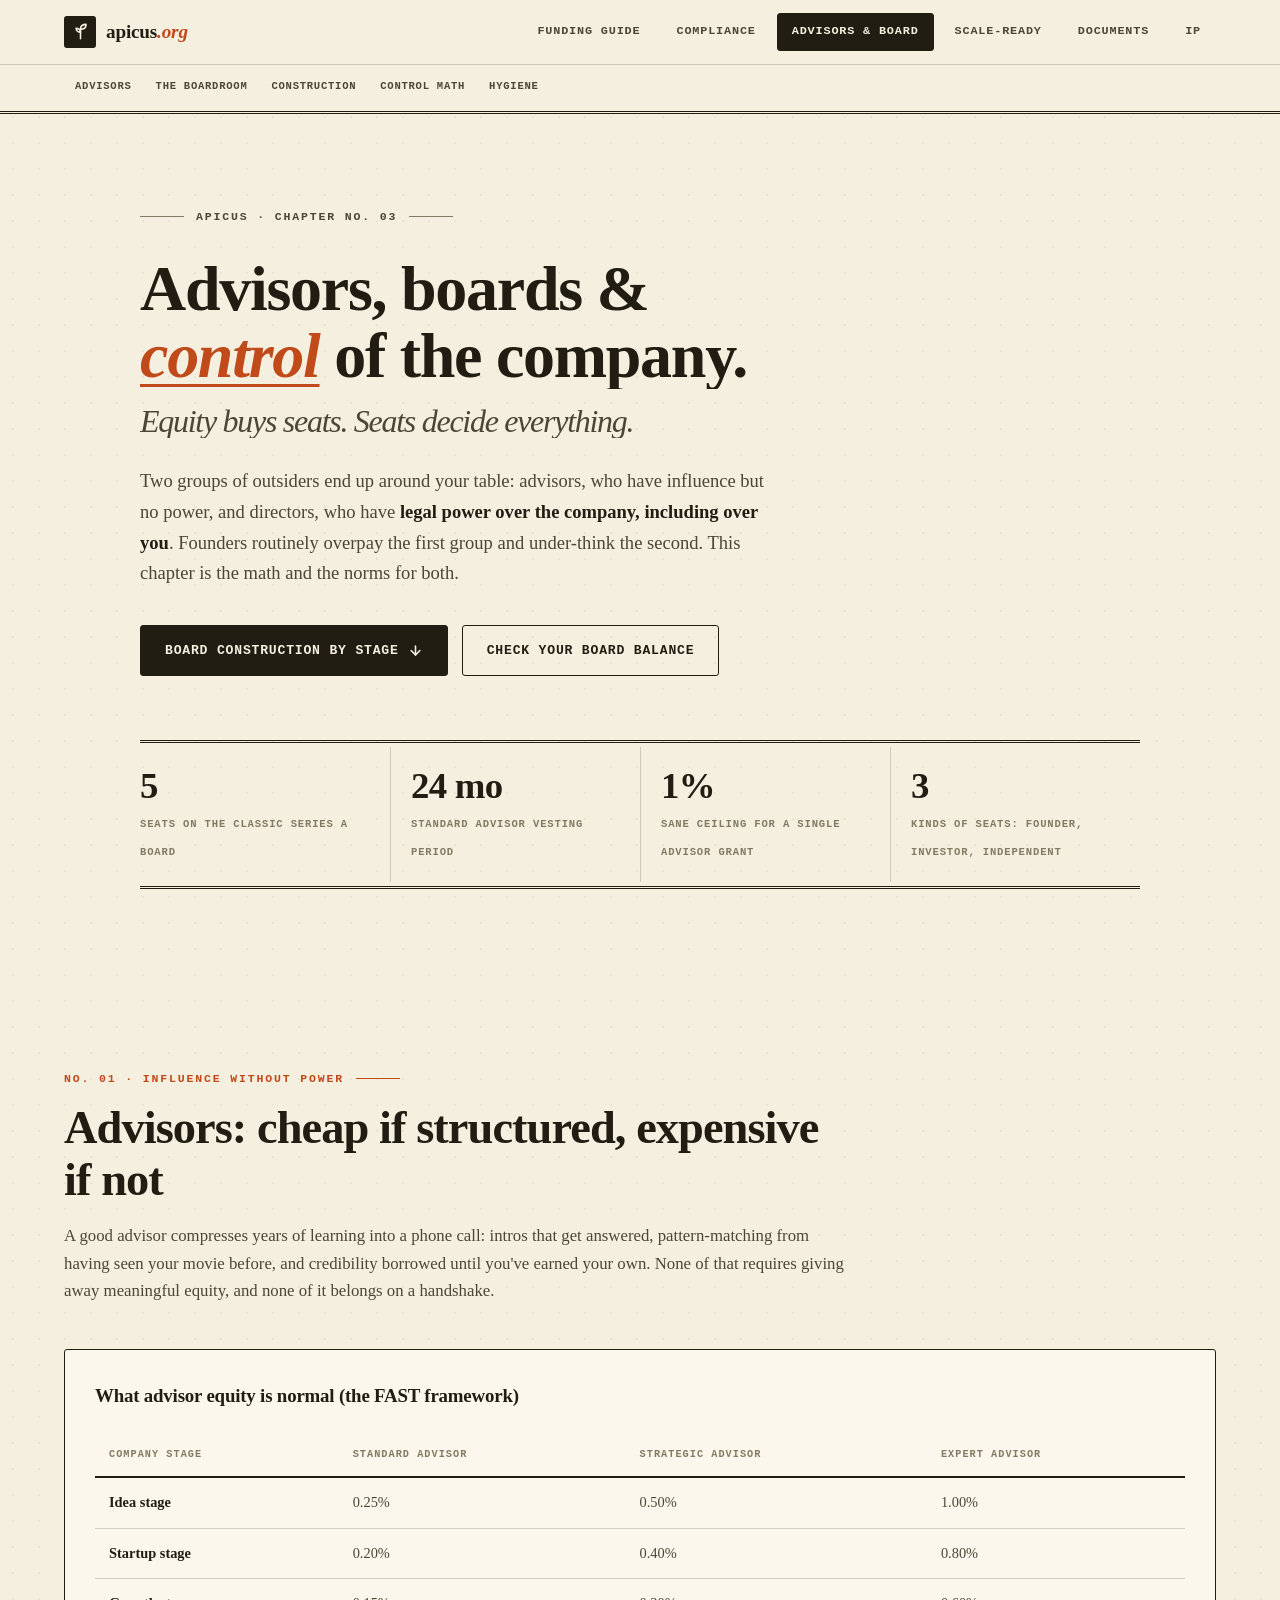
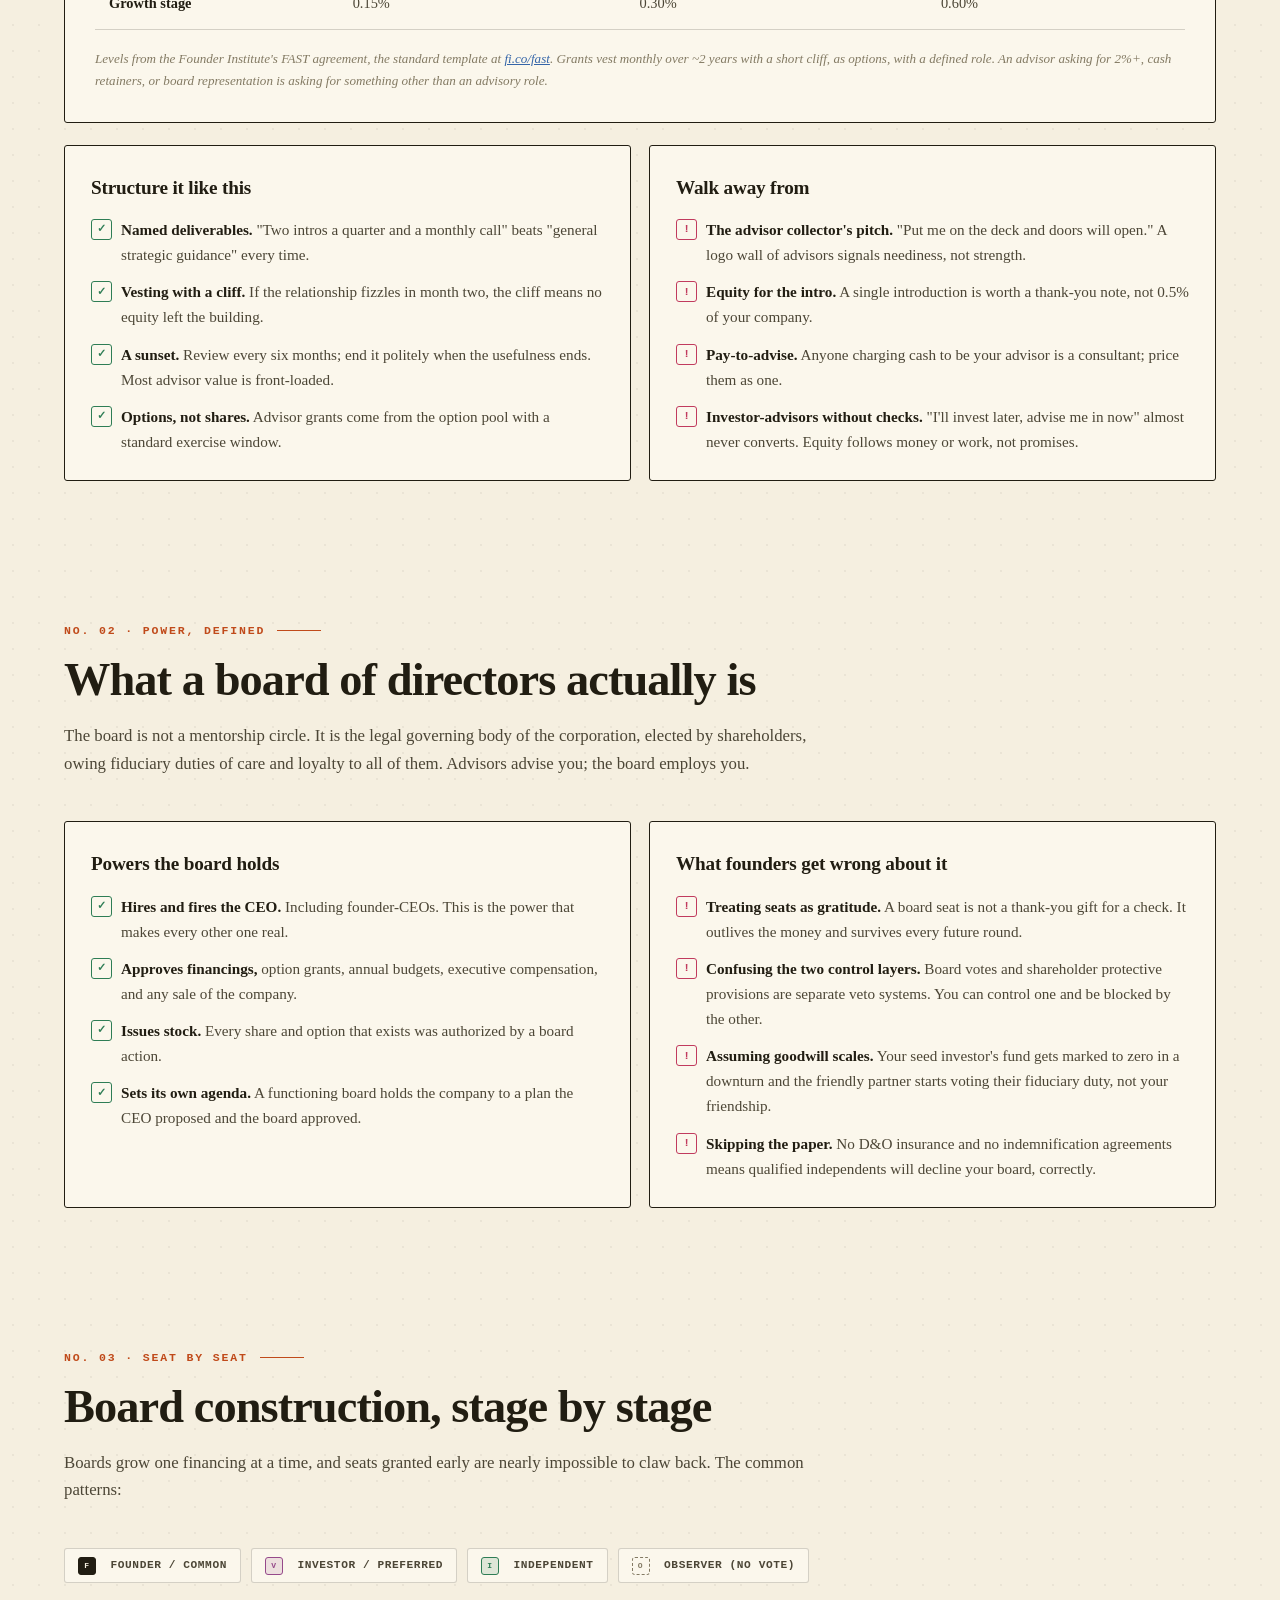
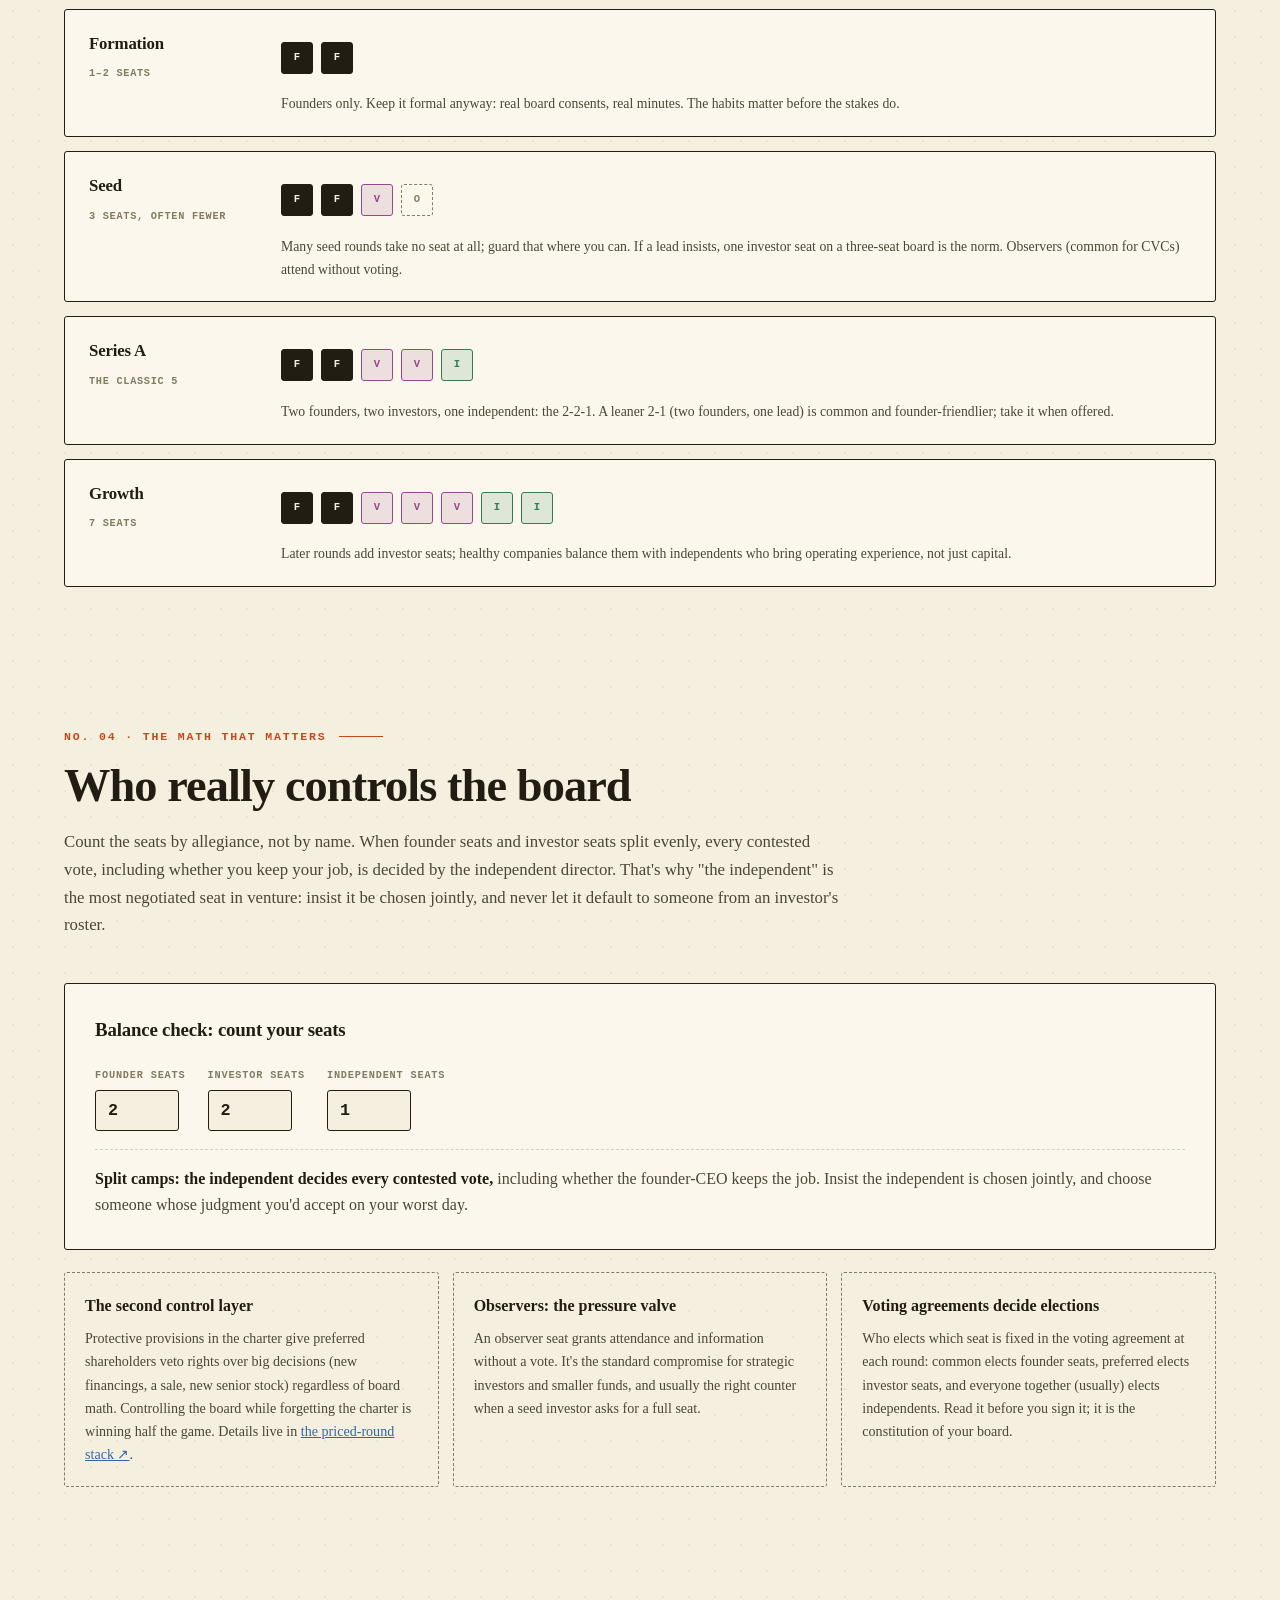
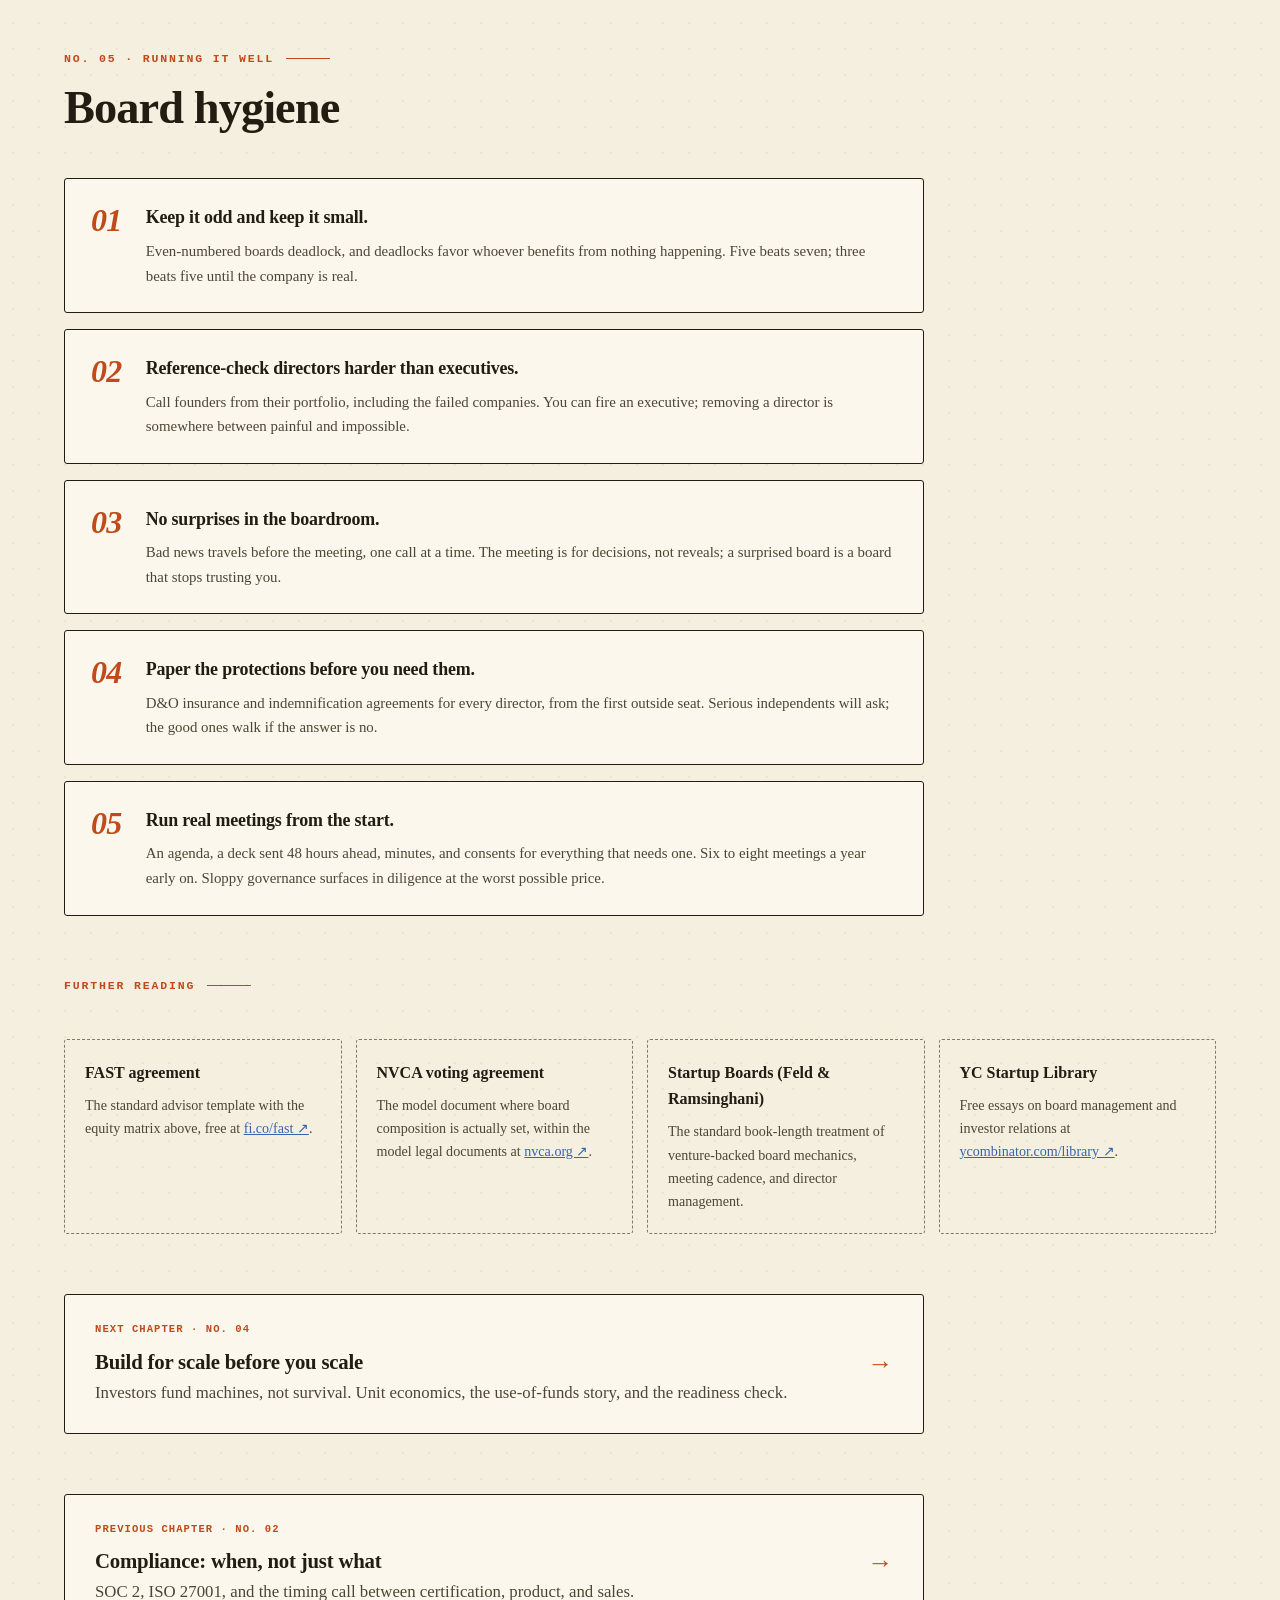
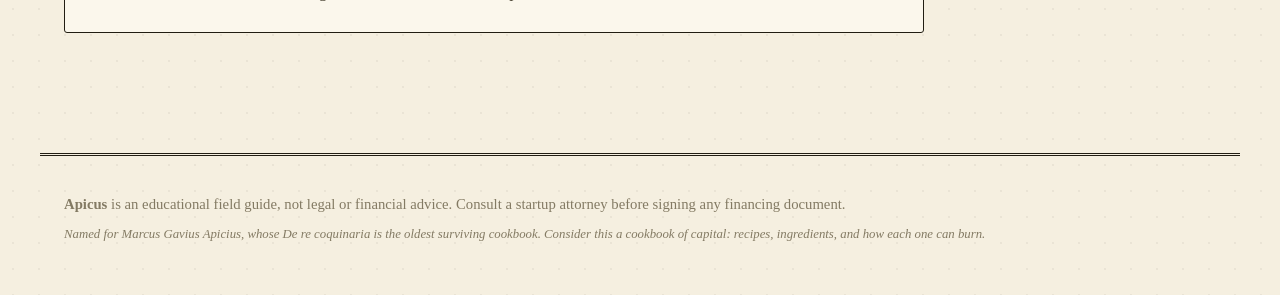
==== commit 095d6371: "Add chapter 06: intellectual property in the US The four protection types (utility and design patent" ====
--- a/board.html
+++ b/board.html
@@ -25,6 +25,7 @@
         <a class="page-link" href="board.html" aria-current="page">Advisors &amp; Board</a>
         <a class="page-link" href="scale.html">Scale-Ready</a>
         <a class="page-link" href="documents.html">Documents</a>
+        <a class="page-link" href="ip.html">IP</a>
       </nav>
       <button class="nav-toggle" aria-label="Open menu" aria-expanded="false">
         <svg class="icon-open" viewBox="0 0 24 24" fill="none" stroke="currentColor" stroke-width="2.5" stroke-linecap="round"><path d="M4 6h16"/><path d="M4 12h16"/><path d="M4 18h16"/></svg>
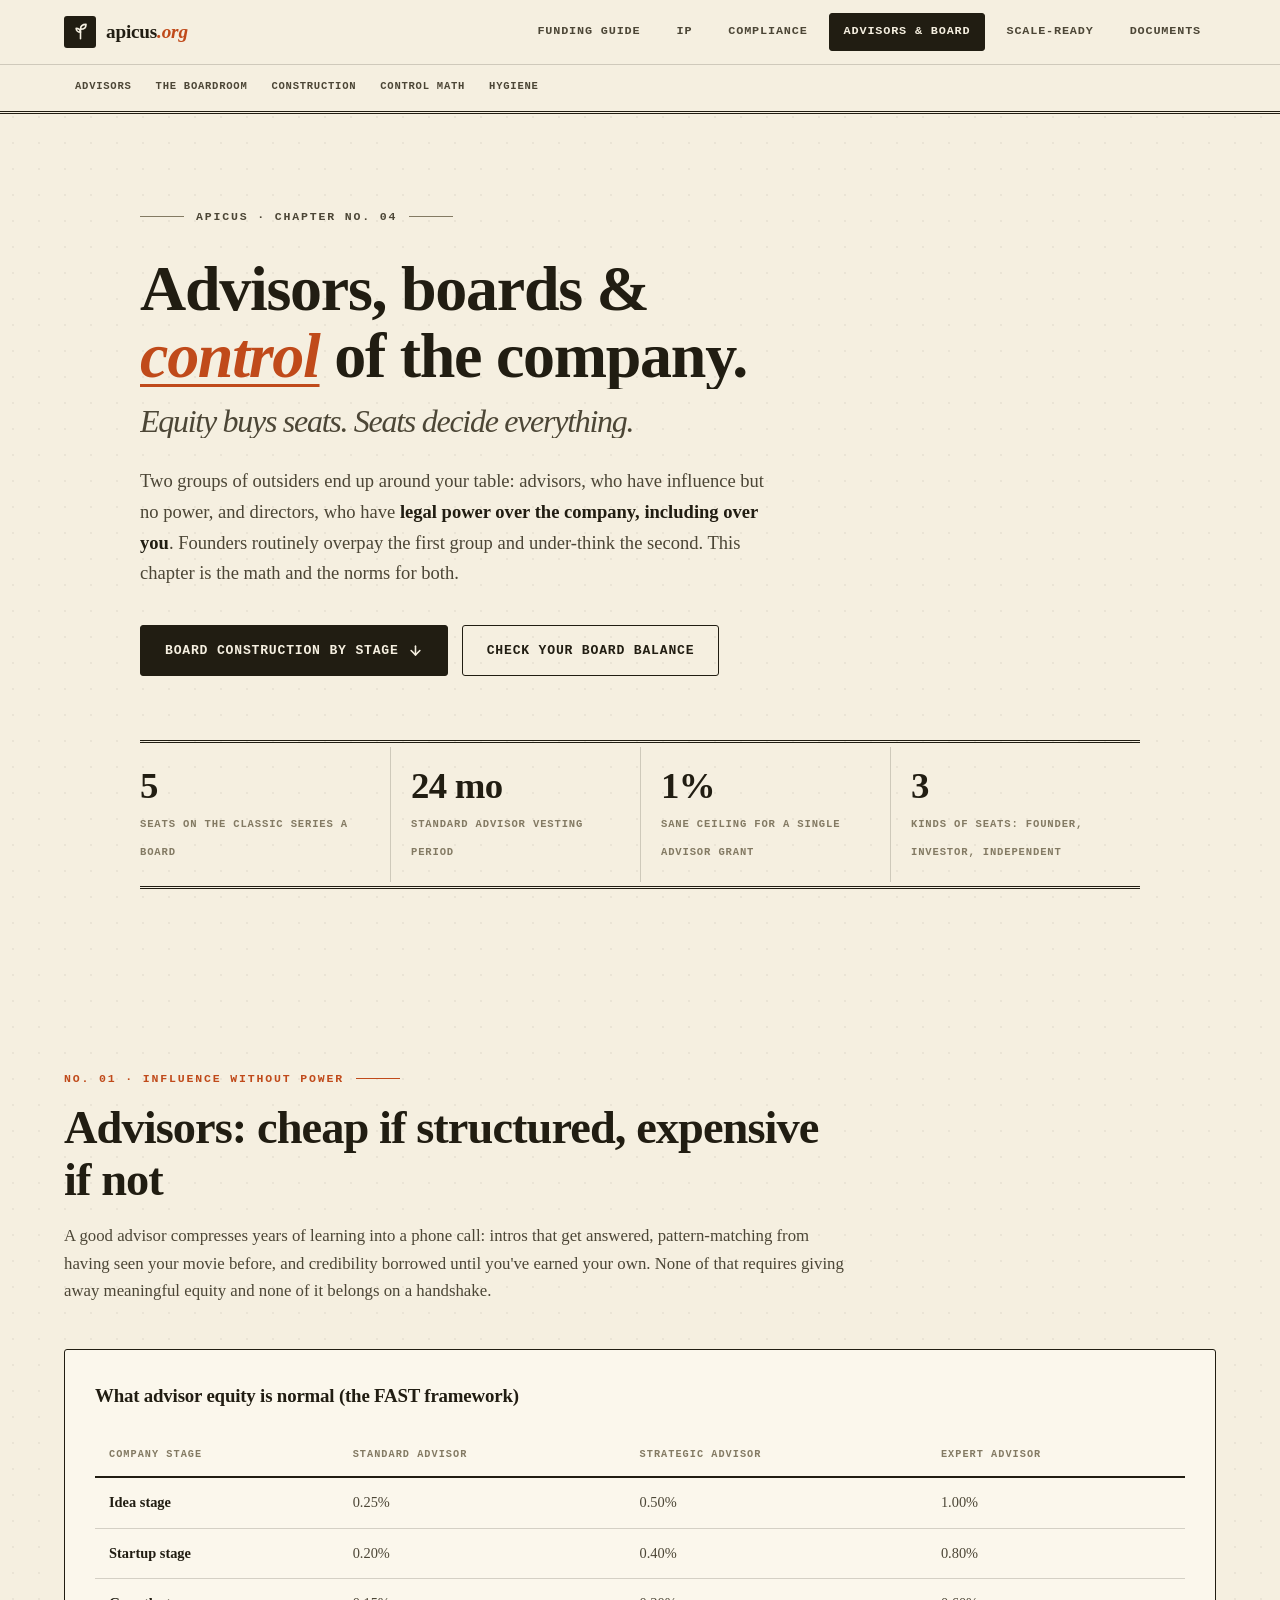
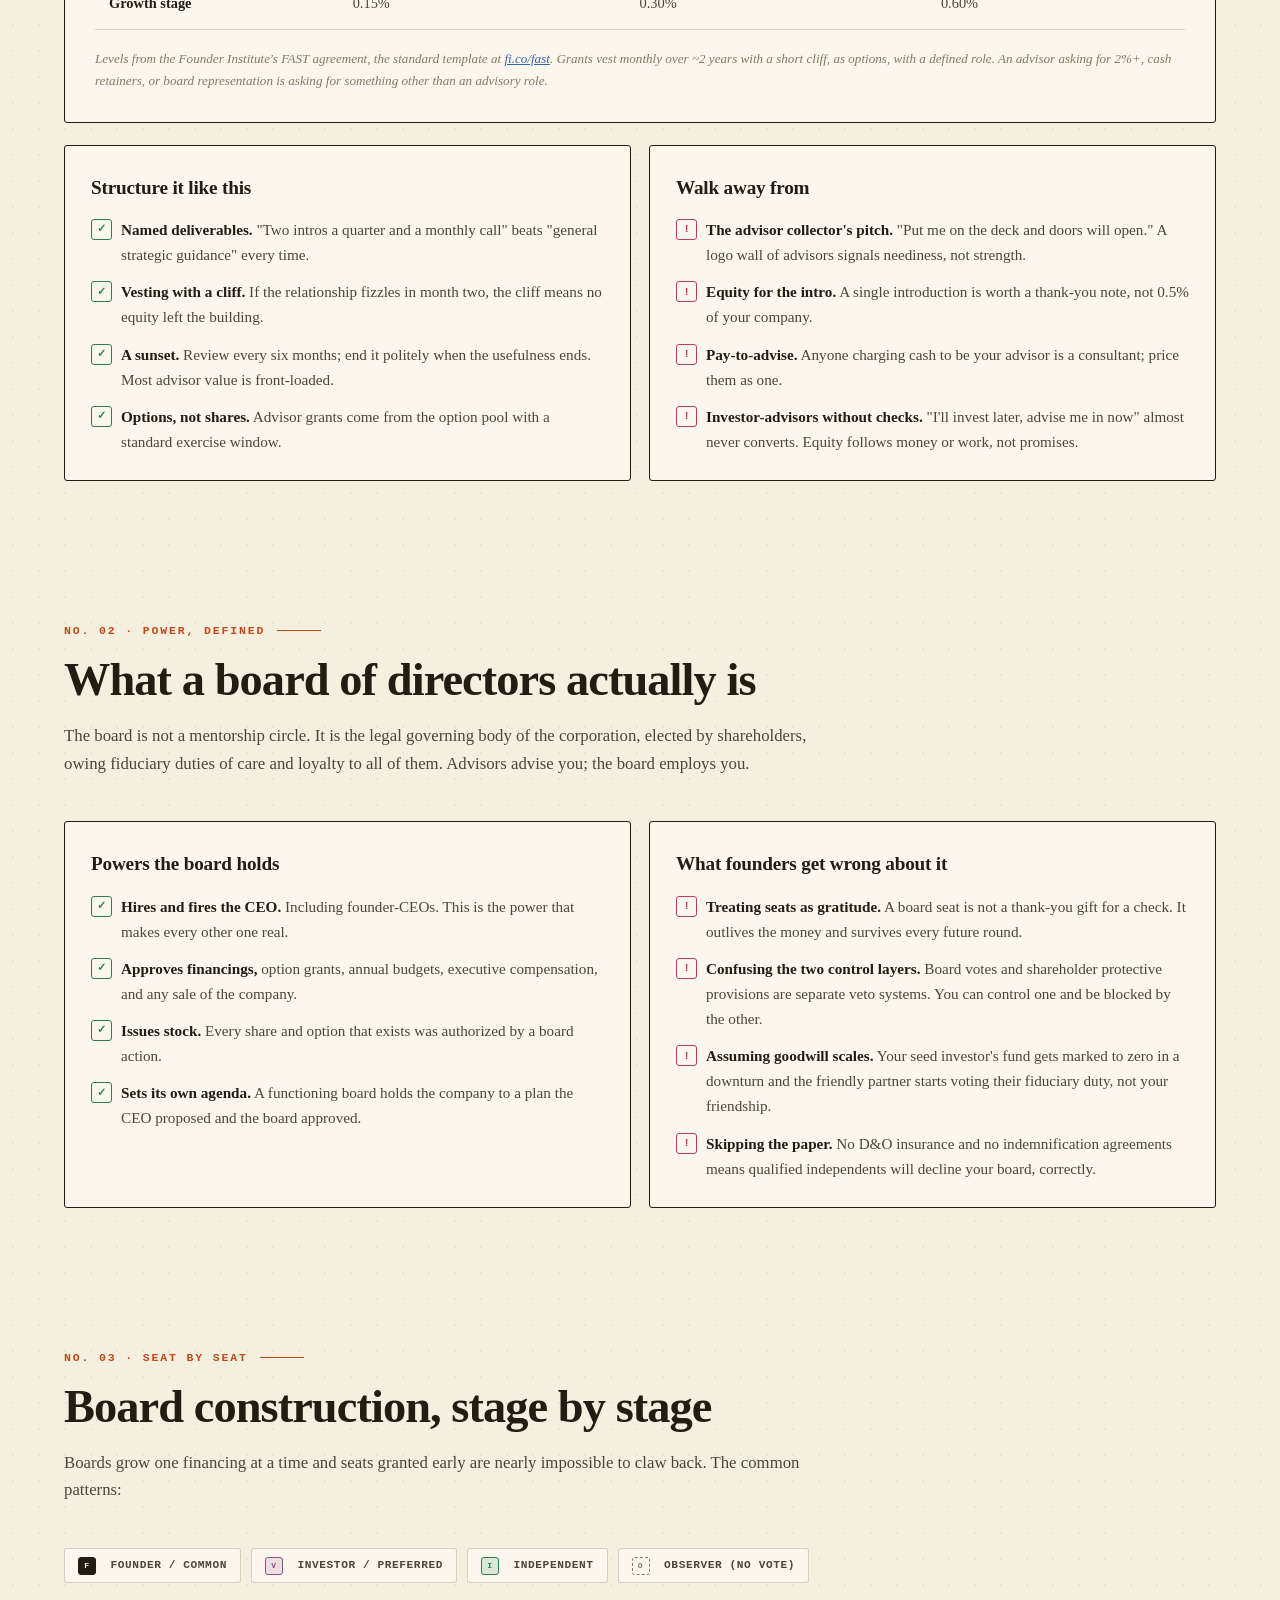
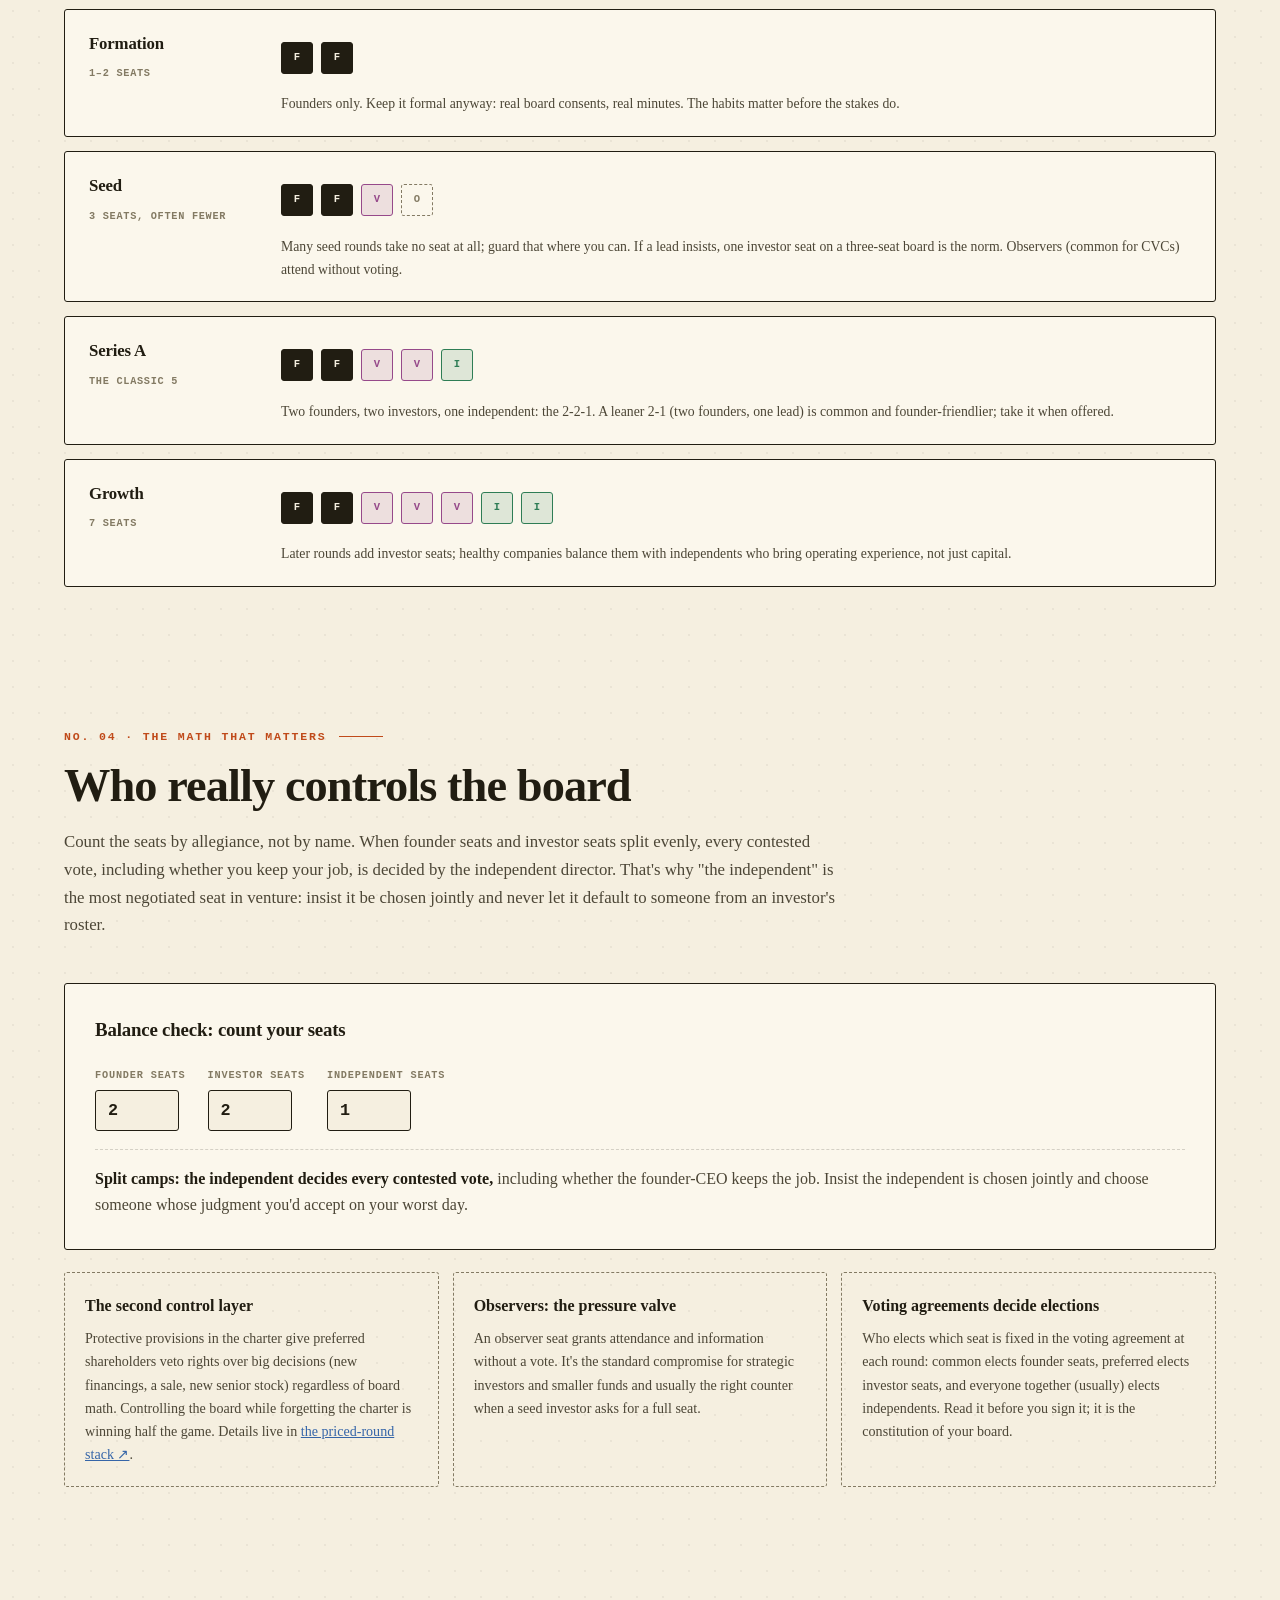
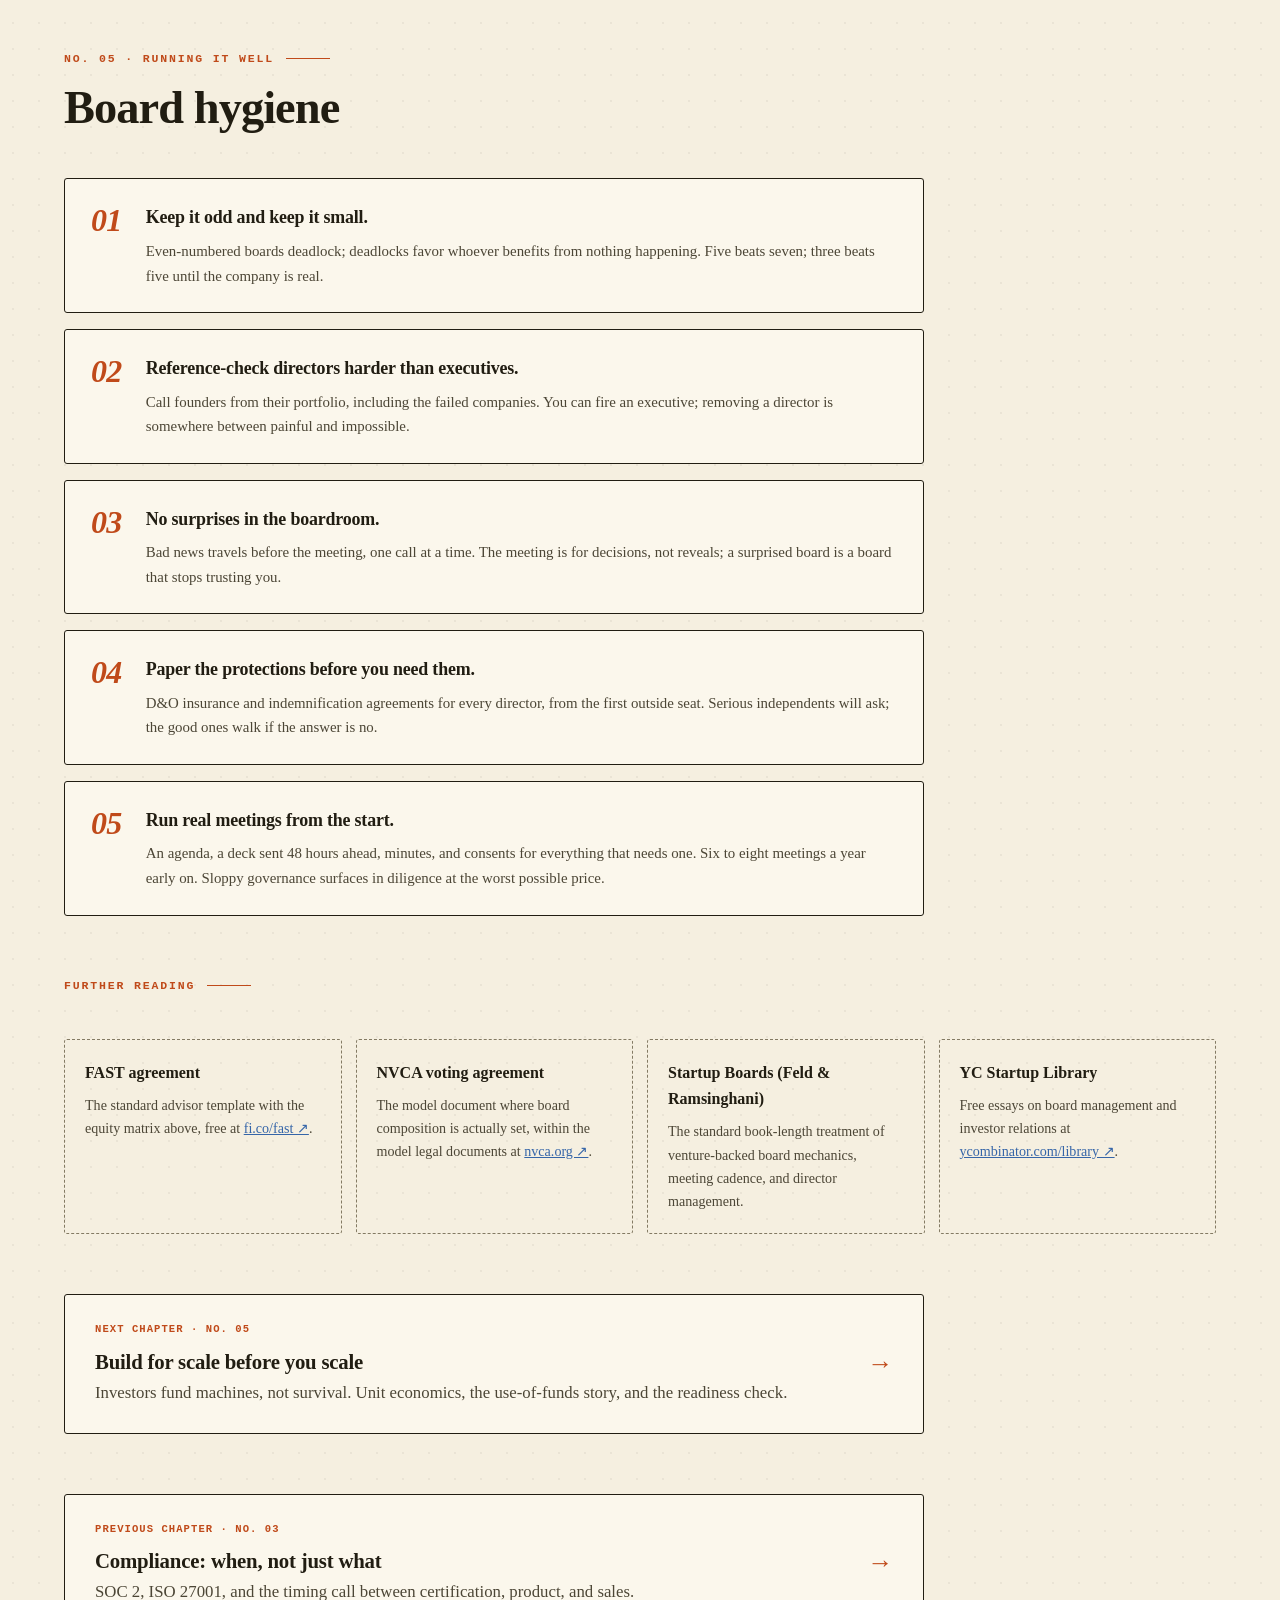
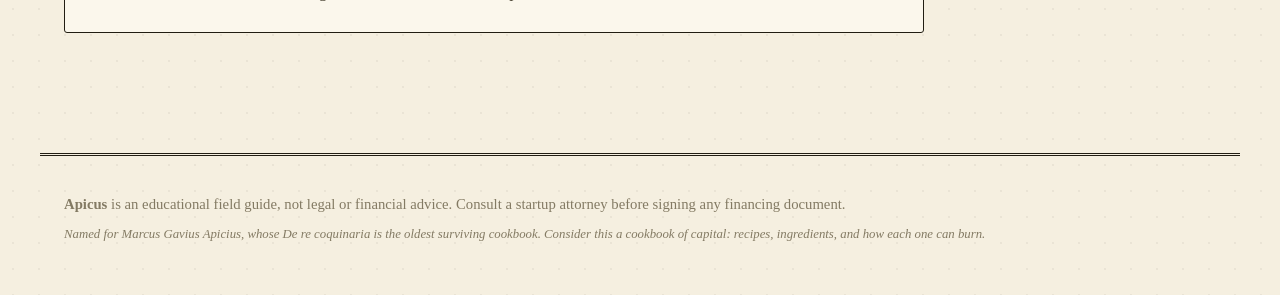
==== commit 42c49360: "Move IP before Compliance; add names-and-logos section; comma cleanup Chapter order now matches the " ====
--- a/board.html
+++ b/board.html
@@ -4,7 +4,7 @@
   <meta charset="UTF-8">
   <meta name="viewport" content="width=device-width, initial-scale=1.0">
   <title>Apicus · Advisors &amp; Board Construction</title>
-  <meta name="description" content="How to use advisors without giving away the company, and how boards are actually constructed stage by stage: seat math, the independent director, control layers, and board hygiene.">
+  <meta name="description" content="How to use advisors without giving away the company and how boards are actually constructed stage by stage: seat math, the independent director, control layers, and board hygiene.">
   <link rel="icon" type="image/svg+xml" href="favicon.svg">
   <link rel="stylesheet" href="styles.css?v=7">
 </head>
@@ -21,11 +21,11 @@
       </a>
       <nav class="nav-pages" aria-label="Pages">
         <a class="page-link" href="index.html">Funding Guide</a>
+        <a class="page-link" href="ip.html">IP</a>
         <a class="page-link" href="compliance.html">Compliance</a>
         <a class="page-link" href="board.html" aria-current="page">Advisors &amp; Board</a>
         <a class="page-link" href="scale.html">Scale-Ready</a>
         <a class="page-link" href="documents.html">Documents</a>
-        <a class="page-link" href="ip.html">IP</a>
       </nav>
       <button class="nav-toggle" aria-label="Open menu" aria-expanded="false">
         <svg class="icon-open" viewBox="0 0 24 24" fill="none" stroke="currentColor" stroke-width="2.5" stroke-linecap="round"><path d="M4 6h16"/><path d="M4 12h16"/><path d="M4 18h16"/></svg>
@@ -48,7 +48,7 @@
     <!-- ================= HERO ================= -->
     <section class="hero hero-compact" id="hero">
       <div class="hero-inner">
-        <p class="hero-kicker reveal">Apicus · chapter no. 03</p>
+        <p class="hero-kicker reveal">Apicus · chapter no. 04</p>
         <h1 class="hero-title">
           <span class="line"><span>Advisors, boards &amp;</span></span>
           <span class="line"><span><em class="accent-grad">control</em> of the company.</span></span>
@@ -93,7 +93,7 @@
       <div class="section-head reveal">
         <p class="eyebrow">No. 01 · Influence without power</p>
         <h2>Advisors: cheap if structured, expensive if not</h2>
-        <p class="section-sub">A good advisor compresses years of learning into a phone call: intros that get answered, pattern-matching from having seen your movie before, and credibility borrowed until you've earned your own. None of that requires giving away meaningful equity, and none of it belongs on a handshake.</p>
+        <p class="section-sub">A good advisor compresses years of learning into a phone call: intros that get answered, pattern-matching from having seen your movie before, and credibility borrowed until you've earned your own. None of that requires giving away meaningful equity and none of it belongs on a handshake.</p>
       </div>
 
       <div class="matrix-panel reveal">
@@ -170,7 +170,7 @@
       <div class="section-head reveal">
         <p class="eyebrow">No. 03 · Seat by seat</p>
         <h2>Board construction, stage by stage</h2>
-        <p class="section-sub">Boards grow one financing at a time, and seats granted early are nearly impossible to claw back. The common patterns:</p>
+        <p class="section-sub">Boards grow one financing at a time and seats granted early are nearly impossible to claw back. The common patterns:</p>
       </div>
 
       <div class="legend-strip reveal" aria-hidden="true">
@@ -209,7 +209,7 @@
       <div class="section-head reveal">
         <p class="eyebrow">No. 04 · The math that matters</p>
         <h2>Who really controls the board</h2>
-        <p class="section-sub">Count the seats by allegiance, not by name. When founder seats and investor seats split evenly, every contested vote, including whether you keep your job, is decided by the independent director. That's why "the independent" is the most negotiated seat in venture: insist it be chosen jointly, and never let it default to someone from an investor's roster.</p>
+        <p class="section-sub">Count the seats by allegiance, not by name. When founder seats and investor seats split evenly, every contested vote, including whether you keep your job, is decided by the independent director. That's why "the independent" is the most negotiated seat in venture: insist it be chosen jointly and never let it default to someone from an investor's roster.</p>
       </div>
 
       <div class="check-panel reveal">
@@ -229,7 +229,7 @@
         </div>
         <div class="doc-extra">
           <h4>Observers: the pressure valve</h4>
-          <p>An observer seat grants attendance and information without a vote. It's the standard compromise for strategic investors and smaller funds, and usually the right counter when a seed investor asks for a full seat.</p>
+          <p>An observer seat grants attendance and information without a vote. It's the standard compromise for strategic investors and smaller funds and usually the right counter when a seed investor asks for a full seat.</p>
         </div>
         <div class="doc-extra">
           <h4>Voting agreements decide elections</h4>
@@ -245,7 +245,7 @@
         <h2>Board hygiene</h2>
       </div>
       <ol class="rules-list">
-        <li class="reveal"><span class="rule-num">01</span><div><h3>Keep it odd and keep it small.</h3><p>Even-numbered boards deadlock, and deadlocks favor whoever benefits from nothing happening. Five beats seven; three beats five until the company is real.</p></div></li>
+        <li class="reveal"><span class="rule-num">01</span><div><h3>Keep it odd and keep it small.</h3><p>Even-numbered boards deadlock; deadlocks favor whoever benefits from nothing happening. Five beats seven; three beats five until the company is real.</p></div></li>
         <li class="reveal"><span class="rule-num">02</span><div><h3>Reference-check directors harder than executives.</h3><p>Call founders from their portfolio, including the failed companies. You can fire an executive; removing a director is somewhere between painful and impossible.</p></div></li>
         <li class="reveal"><span class="rule-num">03</span><div><h3>No surprises in the boardroom.</h3><p>Bad news travels before the meeting, one call at a time. The meeting is for decisions, not reveals; a surprised board is a board that stops trusting you.</p></div></li>
         <li class="reveal"><span class="rule-num">04</span><div><h3>Paper the protections before you need them.</h3><p>D&amp;O insurance and indemnification agreements for every director, from the first outside seat. Serious independents will ask; the good ones walk if the answer is no.</p></div></li>
@@ -276,7 +276,7 @@
 
       <a class="chapter-link reveal" href="scale.html">
         <div>
-          <span class="cl-kicker">Next chapter · No. 04</span>
+          <span class="cl-kicker">Next chapter · No. 05</span>
           <h3>Build for scale before you scale</h3>
           <p class="section-sub">Investors fund machines, not survival. Unit economics, the use-of-funds story, and the readiness check.</p>
         </div>
@@ -285,7 +285,7 @@
 
       <a class="chapter-link reveal" href="compliance.html">
         <div>
-          <span class="cl-kicker">Previous chapter · No. 02</span>
+          <span class="cl-kicker">Previous chapter · No. 03</span>
           <h3>Compliance: when, not just what</h3>
           <p class="section-sub">SOC 2, ISO 27001, and the timing call between certification, product, and sales.</p>
         </div>
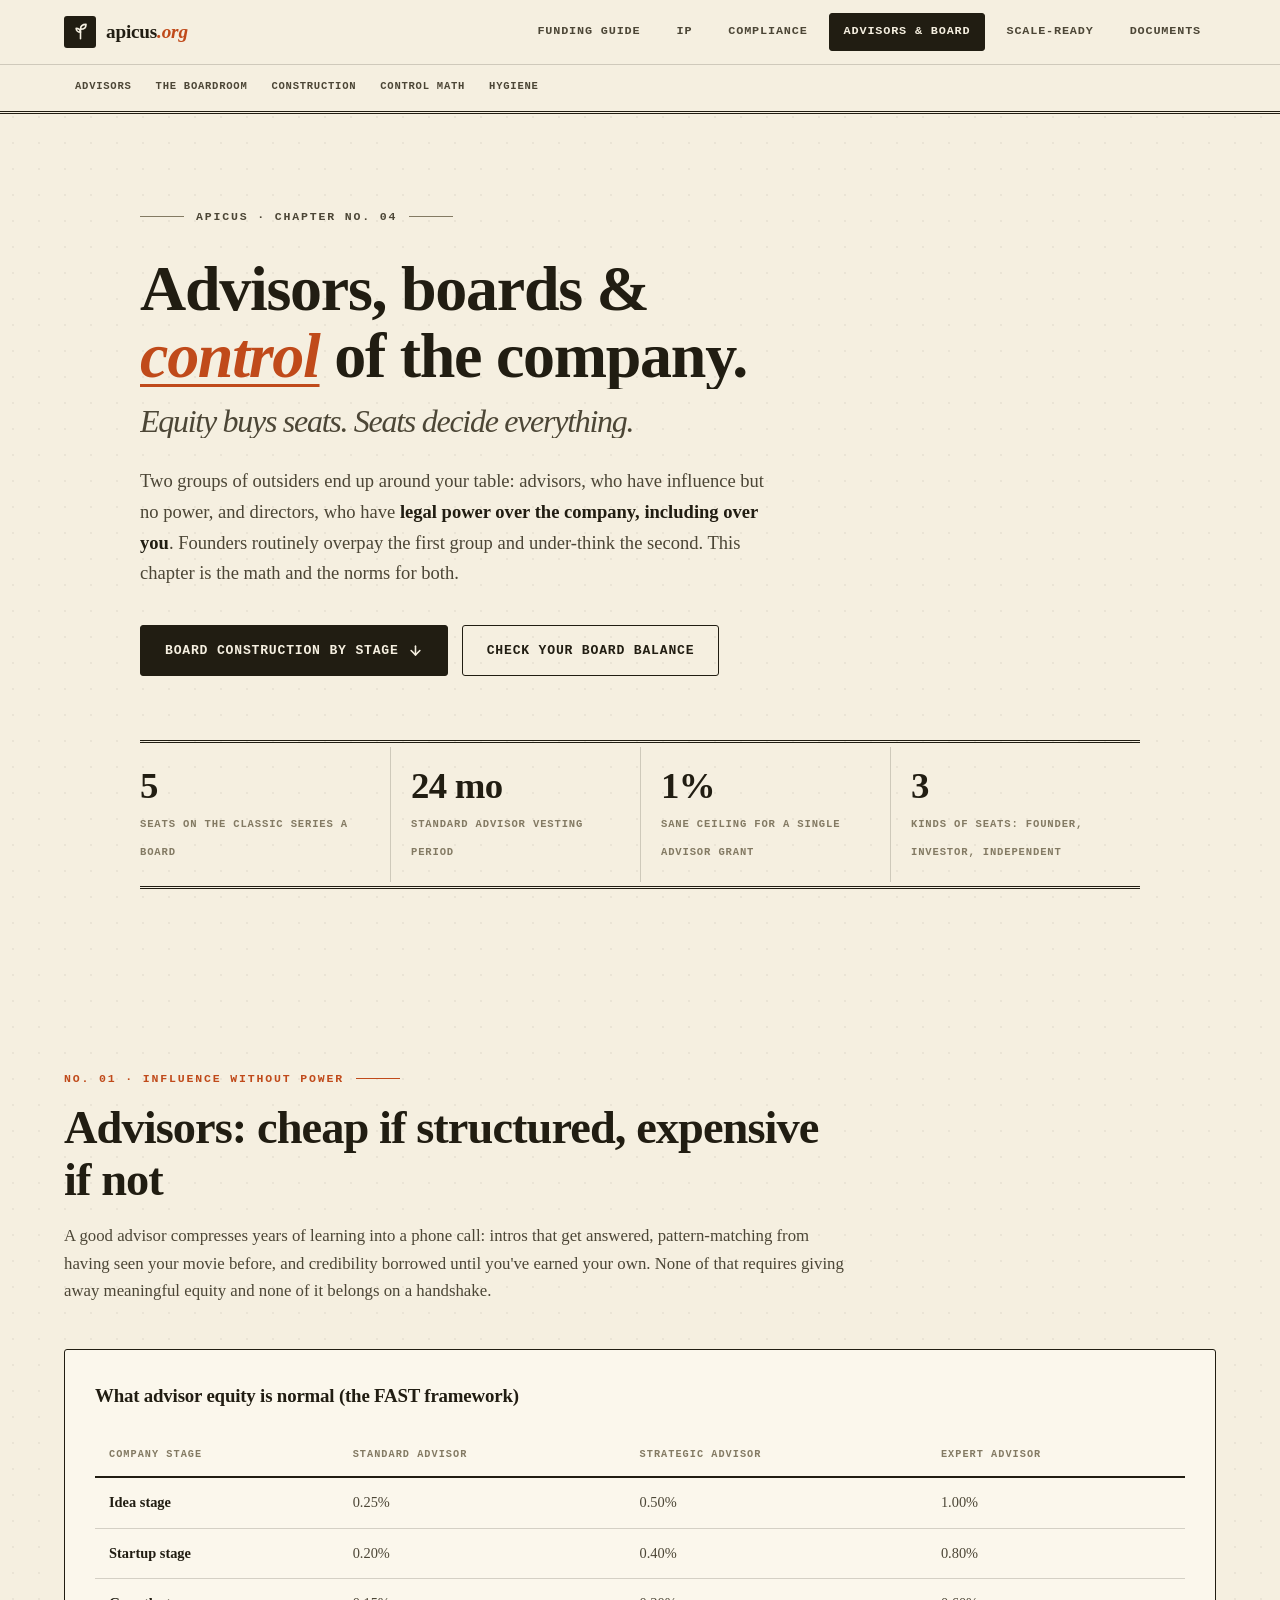
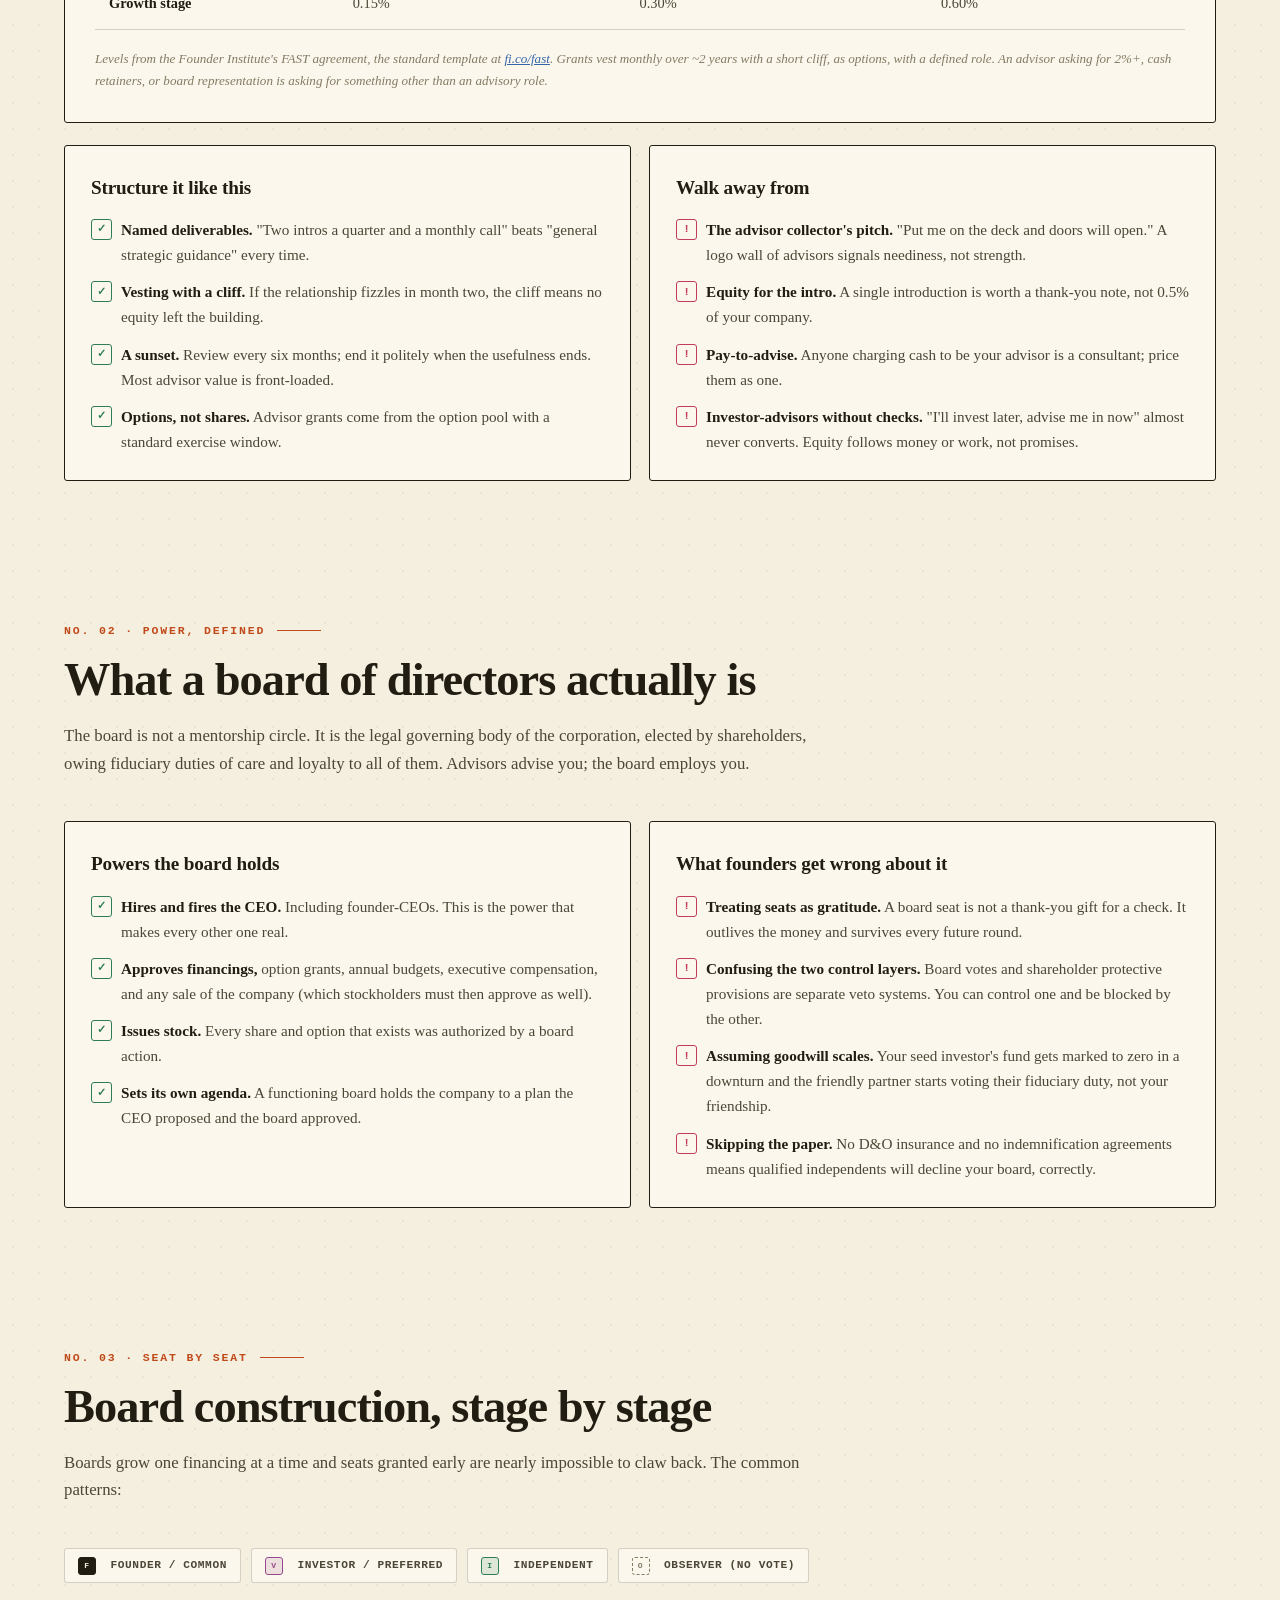
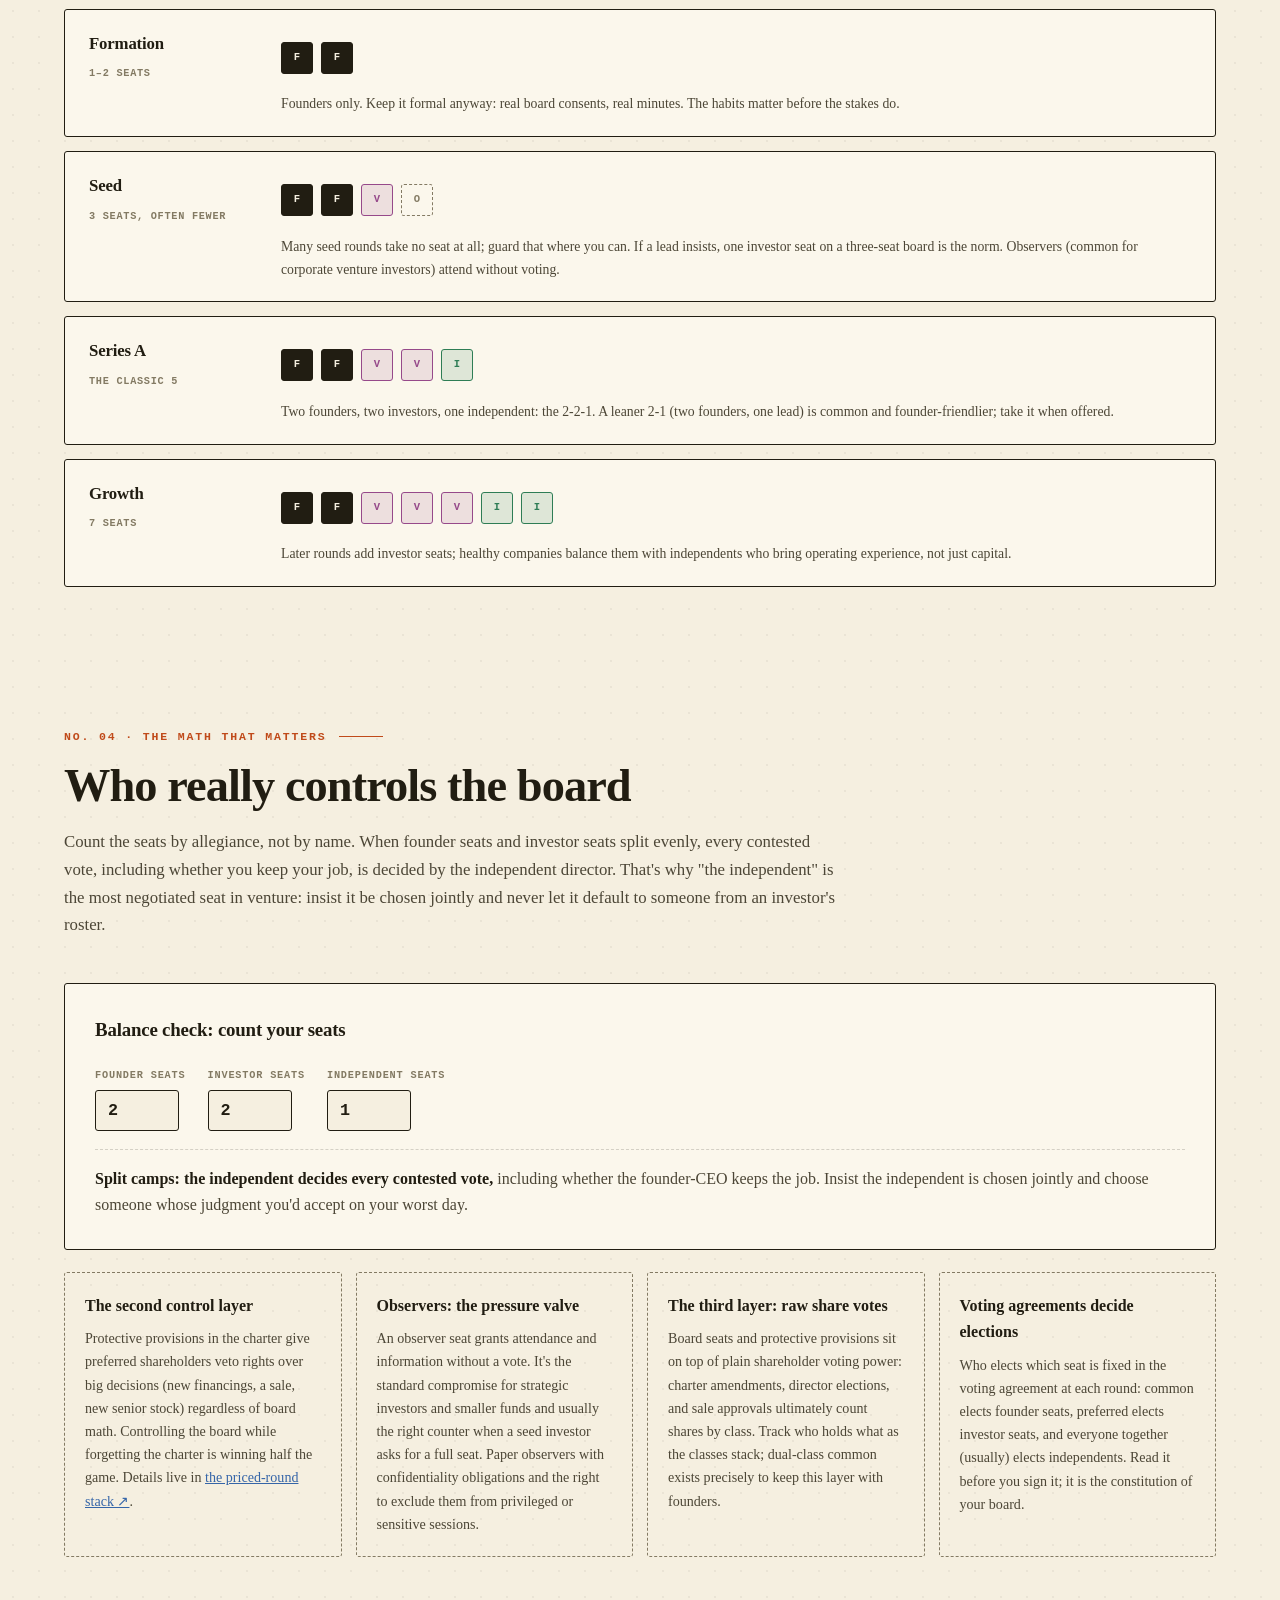
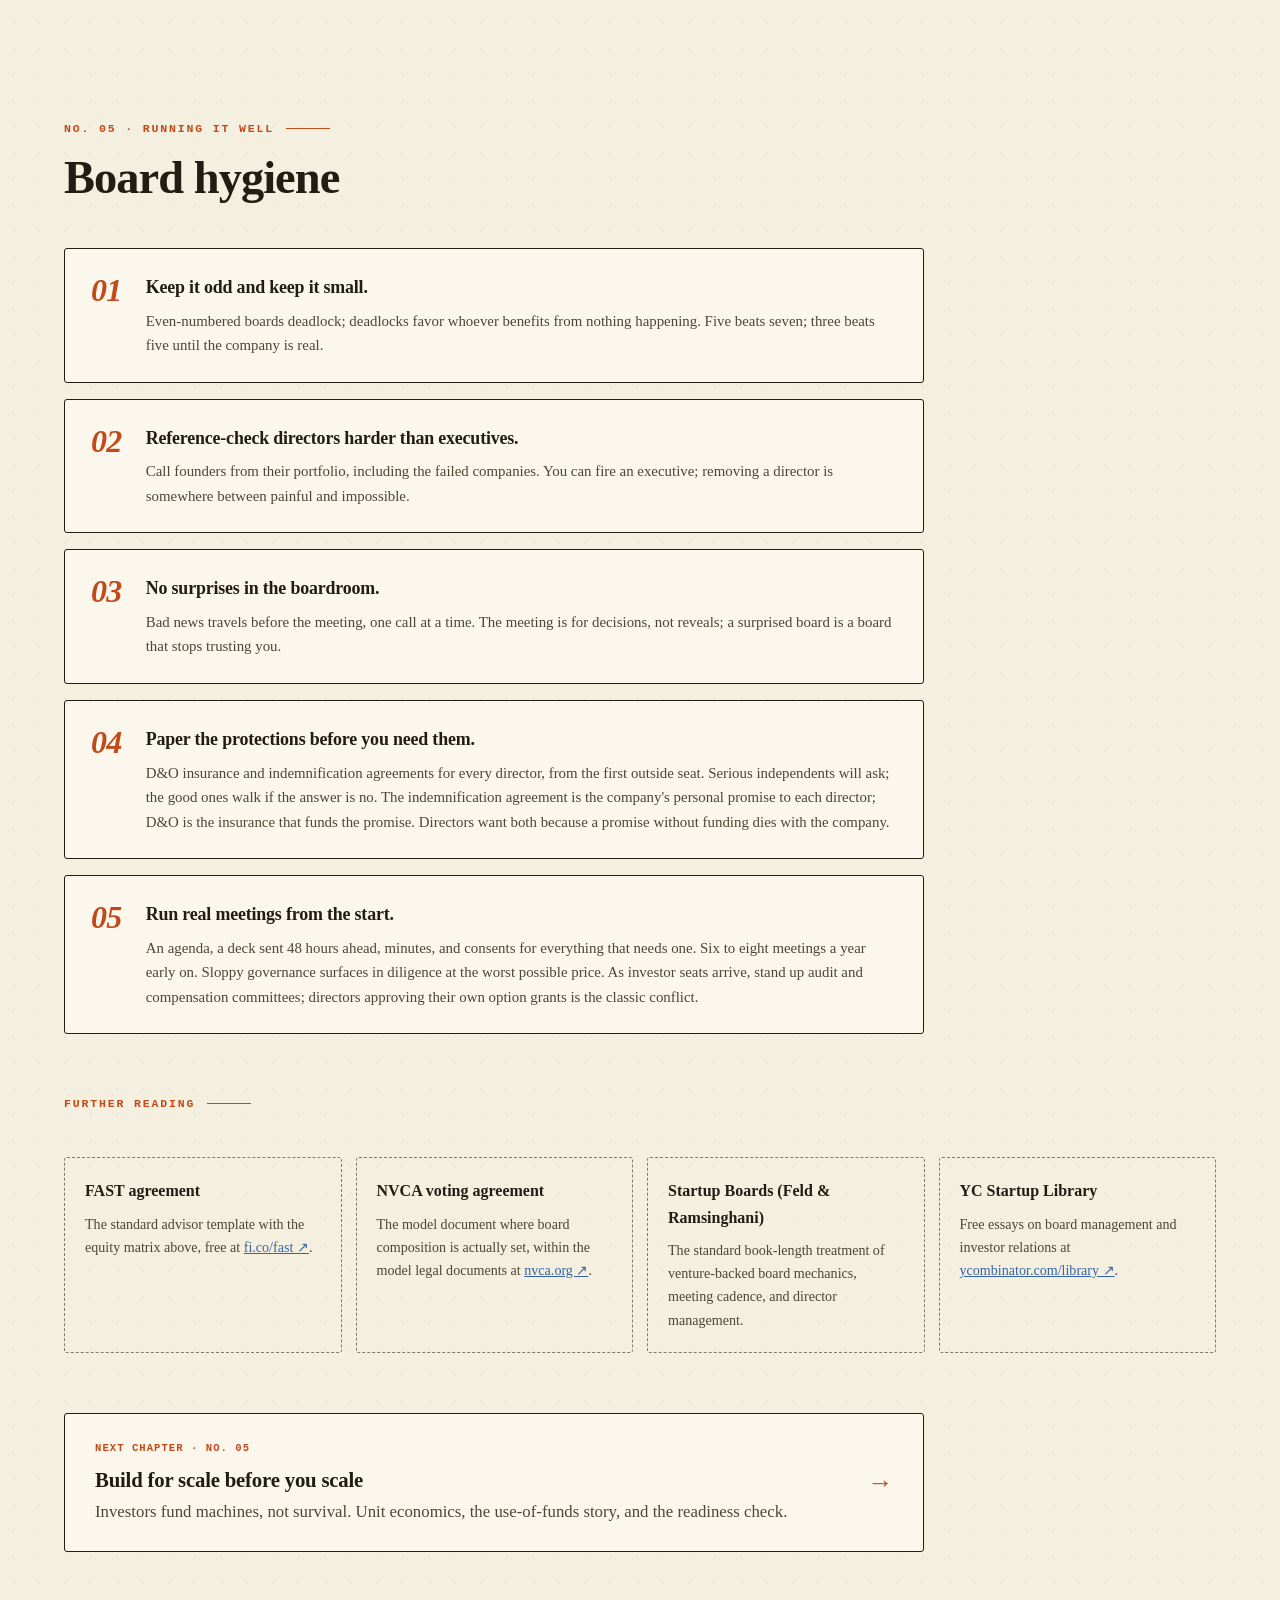
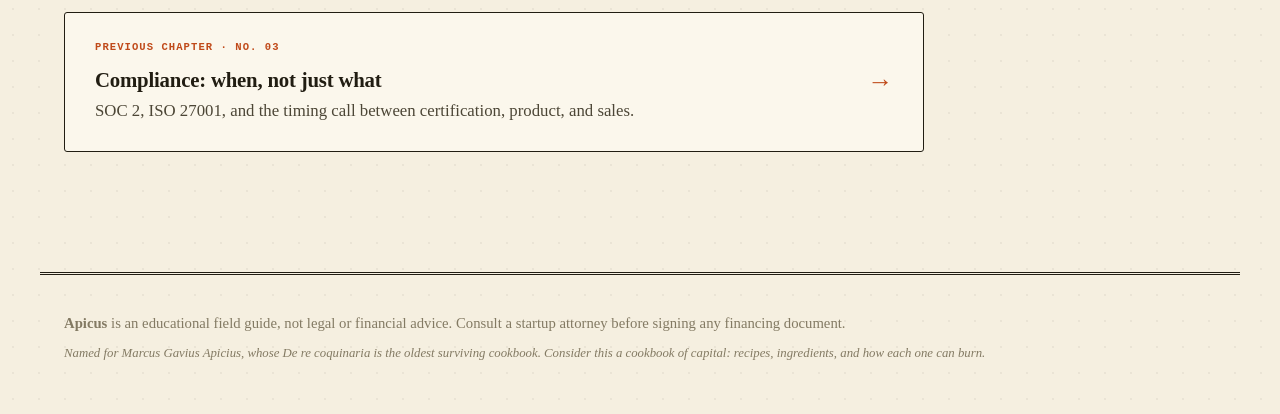
==== commit 883ba7d7: "Apply full content-review fixes across all chapters Errors corrected: golden rule dilution math (60%" ====
--- a/board.html
+++ b/board.html
@@ -6,7 +6,7 @@
   <title>Apicus · Advisors &amp; Board Construction</title>
   <meta name="description" content="How to use advisors without giving away the company and how boards are actually constructed stage by stage: seat math, the independent director, control layers, and board hygiene.">
   <link rel="icon" type="image/svg+xml" href="favicon.svg">
-  <link rel="stylesheet" href="styles.css?v=7">
+  <link rel="stylesheet" href="styles.css?v=9">
 </head>
 <body>
 
@@ -148,7 +148,7 @@
           <h3>Powers the board holds</h3>
           <ul class="tick-list">
             <li><strong>Hires and fires the CEO.</strong> Including founder-CEOs. This is the power that makes every other one real.</li>
-            <li><strong>Approves financings,</strong> option grants, annual budgets, executive compensation, and any sale of the company.</li>
+            <li><strong>Approves financings,</strong> option grants, annual budgets, executive compensation, and any sale of the company (which stockholders must then approve as well).</li>
             <li><strong>Issues stock.</strong> Every share and option that exists was authorized by a board action.</li>
             <li><strong>Sets its own agenda.</strong> A functioning board holds the company to a plan the CEO proposed and the board approved.</li>
           </ul>
@@ -189,7 +189,7 @@
         <div class="board-stage reveal">
           <div class="board-stage-label"><strong>Seed</strong><span>3 seats, often fewer</span></div>
           <div class="seats"><span class="seat seat-f">F</span><span class="seat seat-f">F</span><span class="seat seat-v">V</span><span class="seat seat-o">O</span></div>
-          <p class="board-note">Many seed rounds take no seat at all; guard that where you can. If a lead insists, one investor seat on a three-seat board is the norm. Observers (common for CVCs) attend without voting.</p>
+          <p class="board-note">Many seed rounds take no seat at all; guard that where you can. If a lead insists, one investor seat on a three-seat board is the norm. Observers (common for corporate venture investors) attend without voting.</p>
         </div>
         <div class="board-stage reveal">
           <div class="board-stage-label"><strong>Series A</strong><span>the classic 5</span></div>
@@ -229,7 +229,11 @@
         </div>
         <div class="doc-extra">
           <h4>Observers: the pressure valve</h4>
-          <p>An observer seat grants attendance and information without a vote. It's the standard compromise for strategic investors and smaller funds and usually the right counter when a seed investor asks for a full seat.</p>
+          <p>An observer seat grants attendance and information without a vote. It's the standard compromise for strategic investors and smaller funds and usually the right counter when a seed investor asks for a full seat. Paper observers with confidentiality obligations and the right to exclude them from privileged or sensitive sessions.</p>
+        </div>
+        <div class="doc-extra">
+          <h4>The third layer: raw share votes</h4>
+          <p>Board seats and protective provisions sit on top of plain shareholder voting power: charter amendments, director elections, and sale approvals ultimately count shares by class. Track who holds what as the classes stack; dual-class common exists precisely to keep this layer with founders.</p>
         </div>
         <div class="doc-extra">
           <h4>Voting agreements decide elections</h4>
@@ -248,8 +252,8 @@
         <li class="reveal"><span class="rule-num">01</span><div><h3>Keep it odd and keep it small.</h3><p>Even-numbered boards deadlock; deadlocks favor whoever benefits from nothing happening. Five beats seven; three beats five until the company is real.</p></div></li>
         <li class="reveal"><span class="rule-num">02</span><div><h3>Reference-check directors harder than executives.</h3><p>Call founders from their portfolio, including the failed companies. You can fire an executive; removing a director is somewhere between painful and impossible.</p></div></li>
         <li class="reveal"><span class="rule-num">03</span><div><h3>No surprises in the boardroom.</h3><p>Bad news travels before the meeting, one call at a time. The meeting is for decisions, not reveals; a surprised board is a board that stops trusting you.</p></div></li>
-        <li class="reveal"><span class="rule-num">04</span><div><h3>Paper the protections before you need them.</h3><p>D&amp;O insurance and indemnification agreements for every director, from the first outside seat. Serious independents will ask; the good ones walk if the answer is no.</p></div></li>
-        <li class="reveal"><span class="rule-num">05</span><div><h3>Run real meetings from the start.</h3><p>An agenda, a deck sent 48 hours ahead, minutes, and consents for everything that needs one. Six to eight meetings a year early on. Sloppy governance surfaces in diligence at the worst possible price.</p></div></li>
+        <li class="reveal"><span class="rule-num">04</span><div><h3>Paper the protections before you need them.</h3><p>D&amp;O insurance and indemnification agreements for every director, from the first outside seat. Serious independents will ask; the good ones walk if the answer is no. The indemnification agreement is the company's personal promise to each director; D&amp;O is the insurance that funds the promise. Directors want both because a promise without funding dies with the company.</p></div></li>
+        <li class="reveal"><span class="rule-num">05</span><div><h3>Run real meetings from the start.</h3><p>An agenda, a deck sent 48 hours ahead, minutes, and consents for everything that needs one. Six to eight meetings a year early on. Sloppy governance surfaces in diligence at the worst possible price. As investor seats arrive, stand up audit and compensation committees; directors approving their own option grants is the classic conflict.</p></div></li>
       </ol>
 
       <div class="section-head reveal" style="margin-top:60px">
@@ -299,7 +303,7 @@
     <p class="footer-fine">Named for Marcus Gavius Apicius, whose <em>De re coquinaria</em> is the oldest surviving cookbook. Consider this a cookbook of capital: recipes, ingredients, and how each one can burn.</p>
     </footer>
 
-  <script src="site.js?v=7"></script>
-  <script src="board.js?v=7"></script>
+  <script src="site.js?v=9"></script>
+  <script src="board.js?v=9"></script>
 </body>
 </html>
--- a/styles.css
+++ b/styles.css
@@ -602,7 +602,7 @@
   font-family: var(--mono); font-size: 0.72rem; font-weight: 700;
   text-transform: uppercase; letter-spacing: 0.06em;
   background: none; border: none; color: var(--ink-3);
-  padding: 10px 14px 12px; cursor: pointer;
+  padding: 13px 14px 14px; cursor: pointer;
   border-bottom: 3px solid transparent;
   margin-bottom: -2px;
   transition: color 0.2s, border-color 0.2s;
@@ -857,6 +857,8 @@
   .stat { border-left: none; padding-left: 0; }
   .check-grid { grid-template-columns: 1fr; }
   .alloc-row { grid-template-columns: 120px 1fr; }
+  .board-stage { grid-template-columns: 1fr; }
+  .board-note { grid-column: 1; }
 }
 
 /* ---------- reduced motion ---------- */
